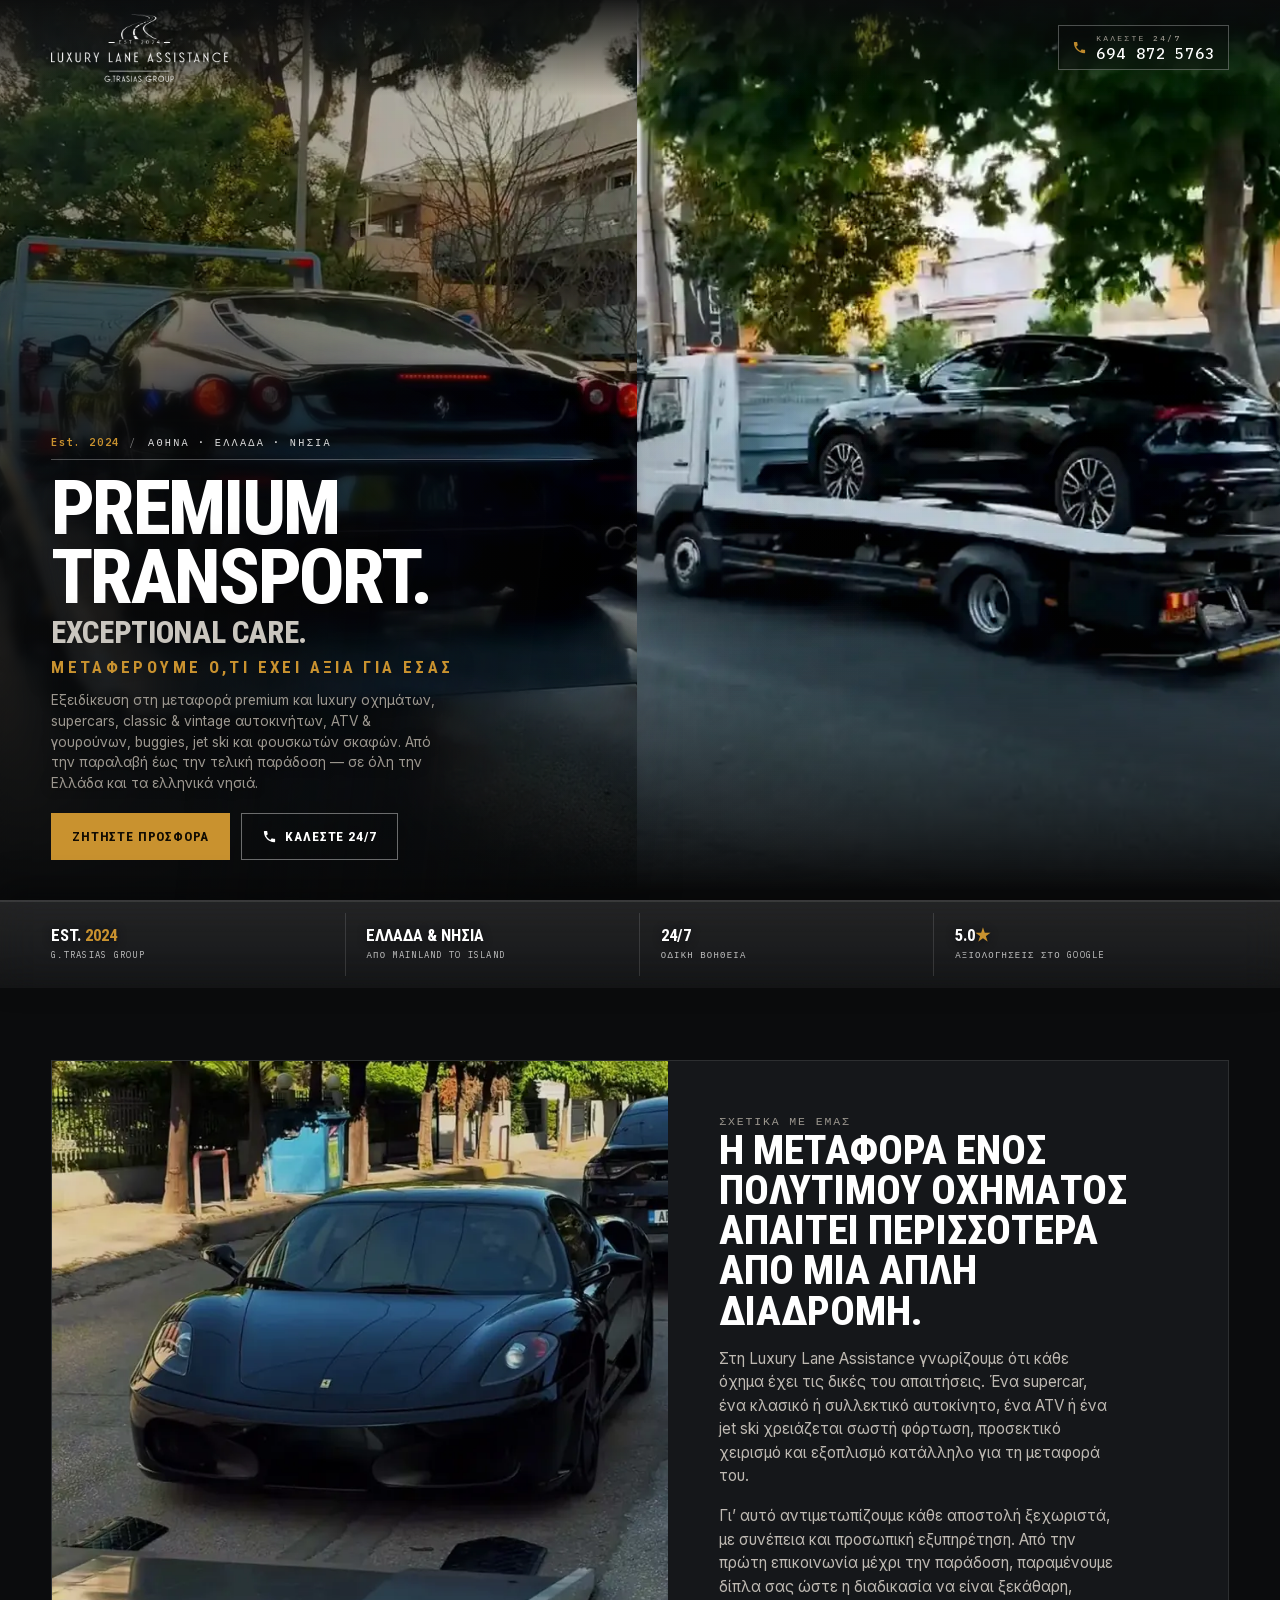
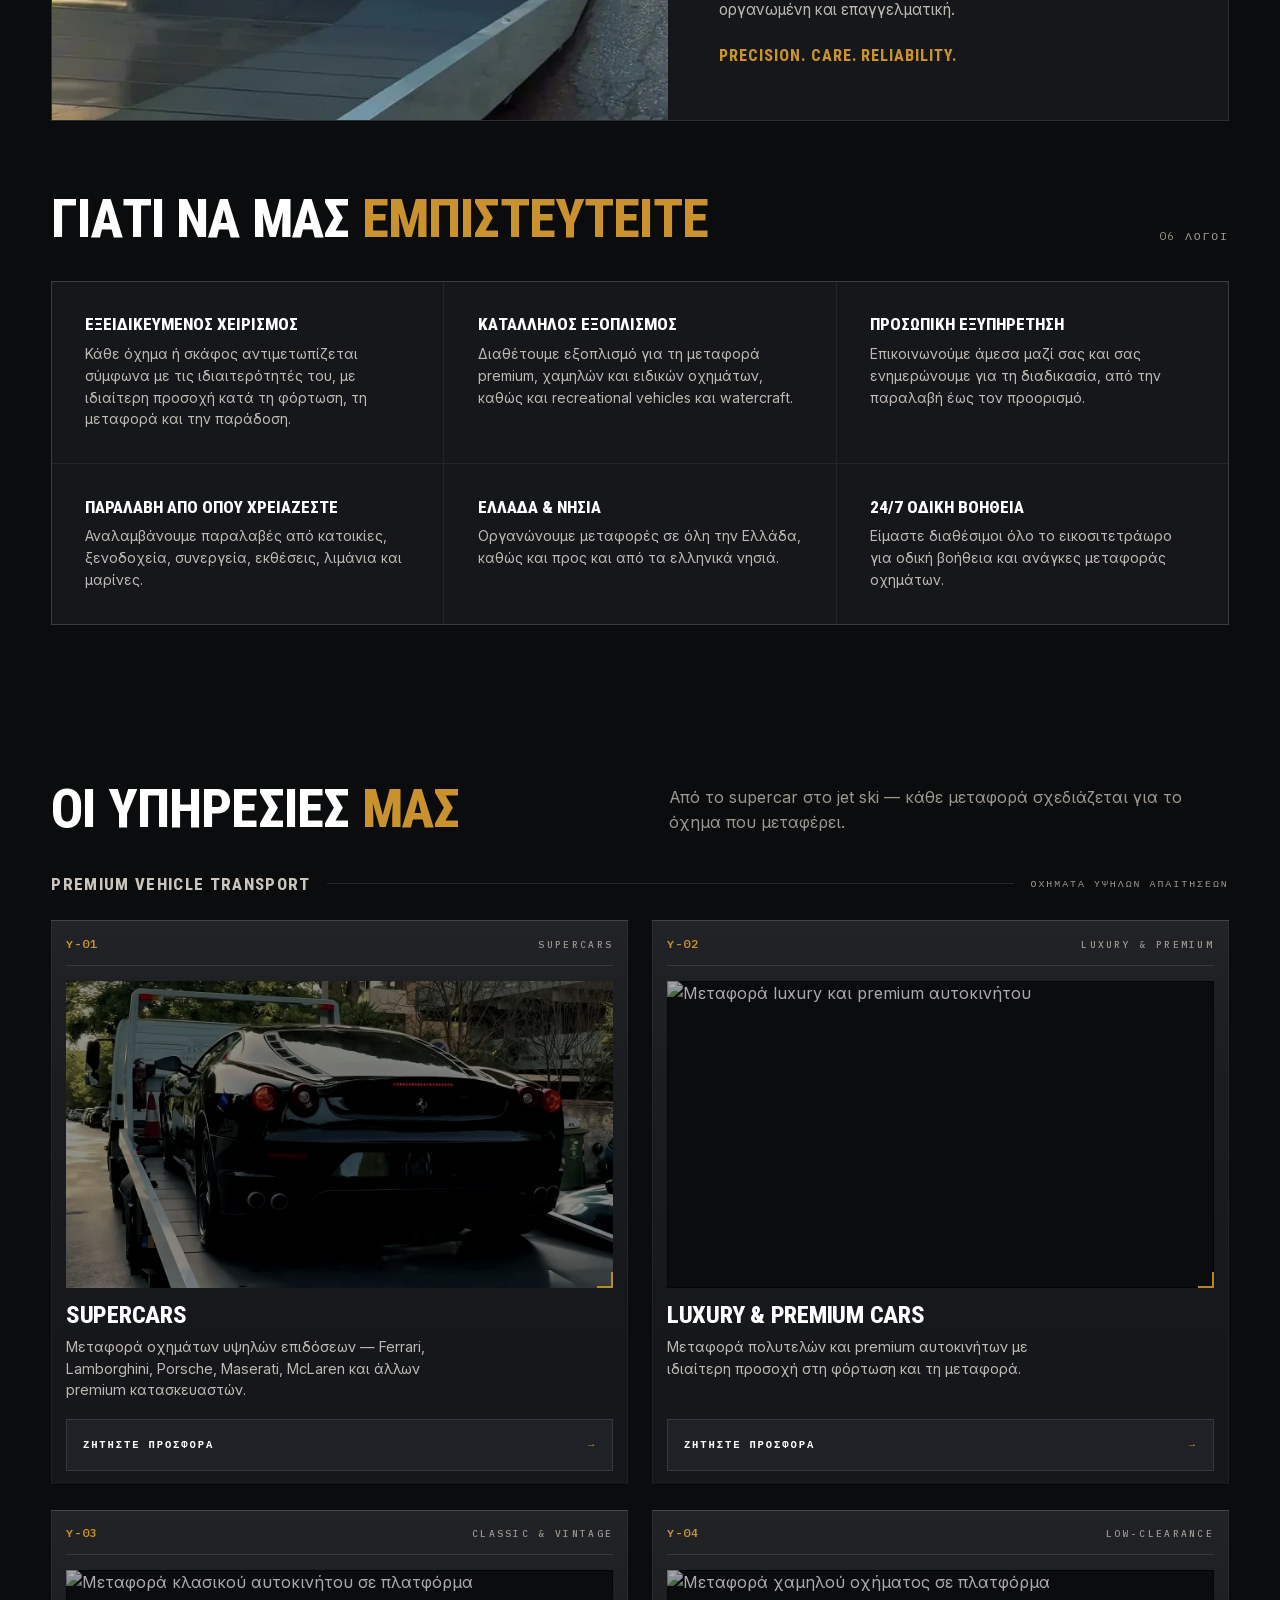
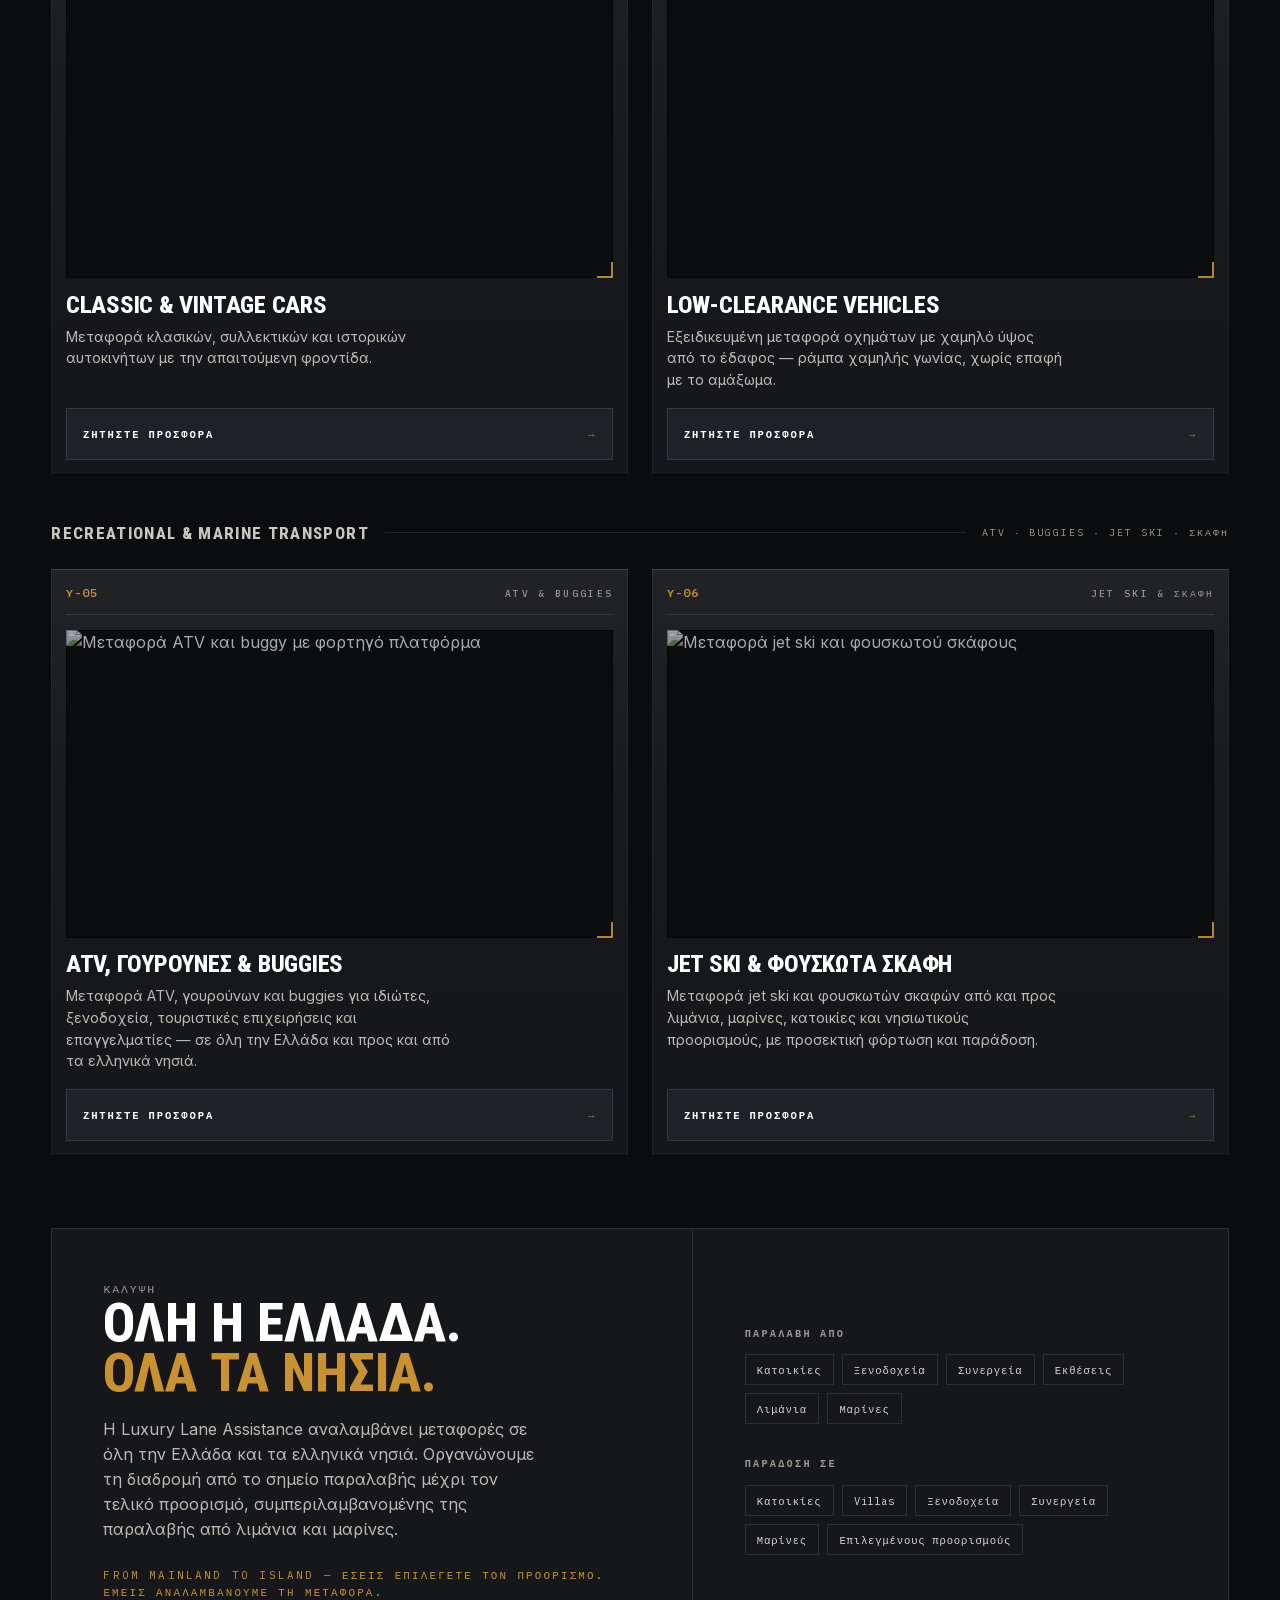
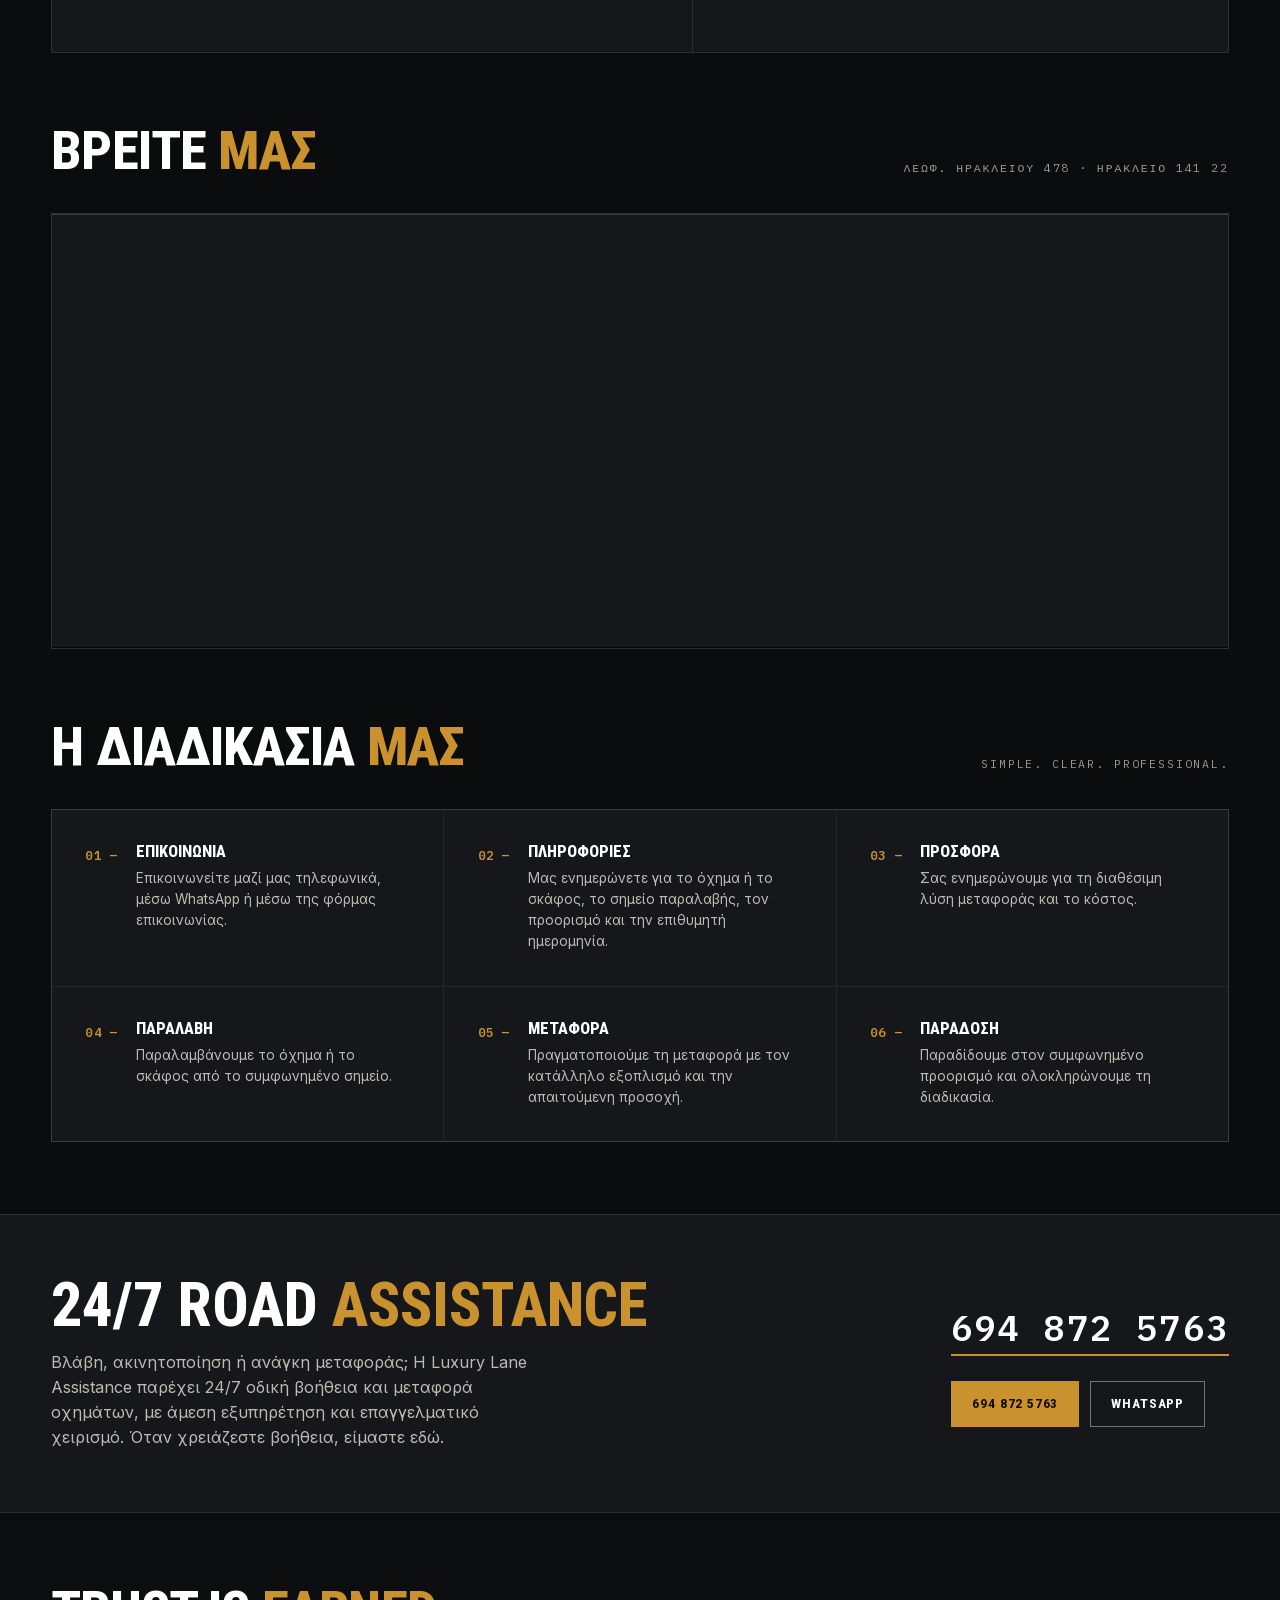
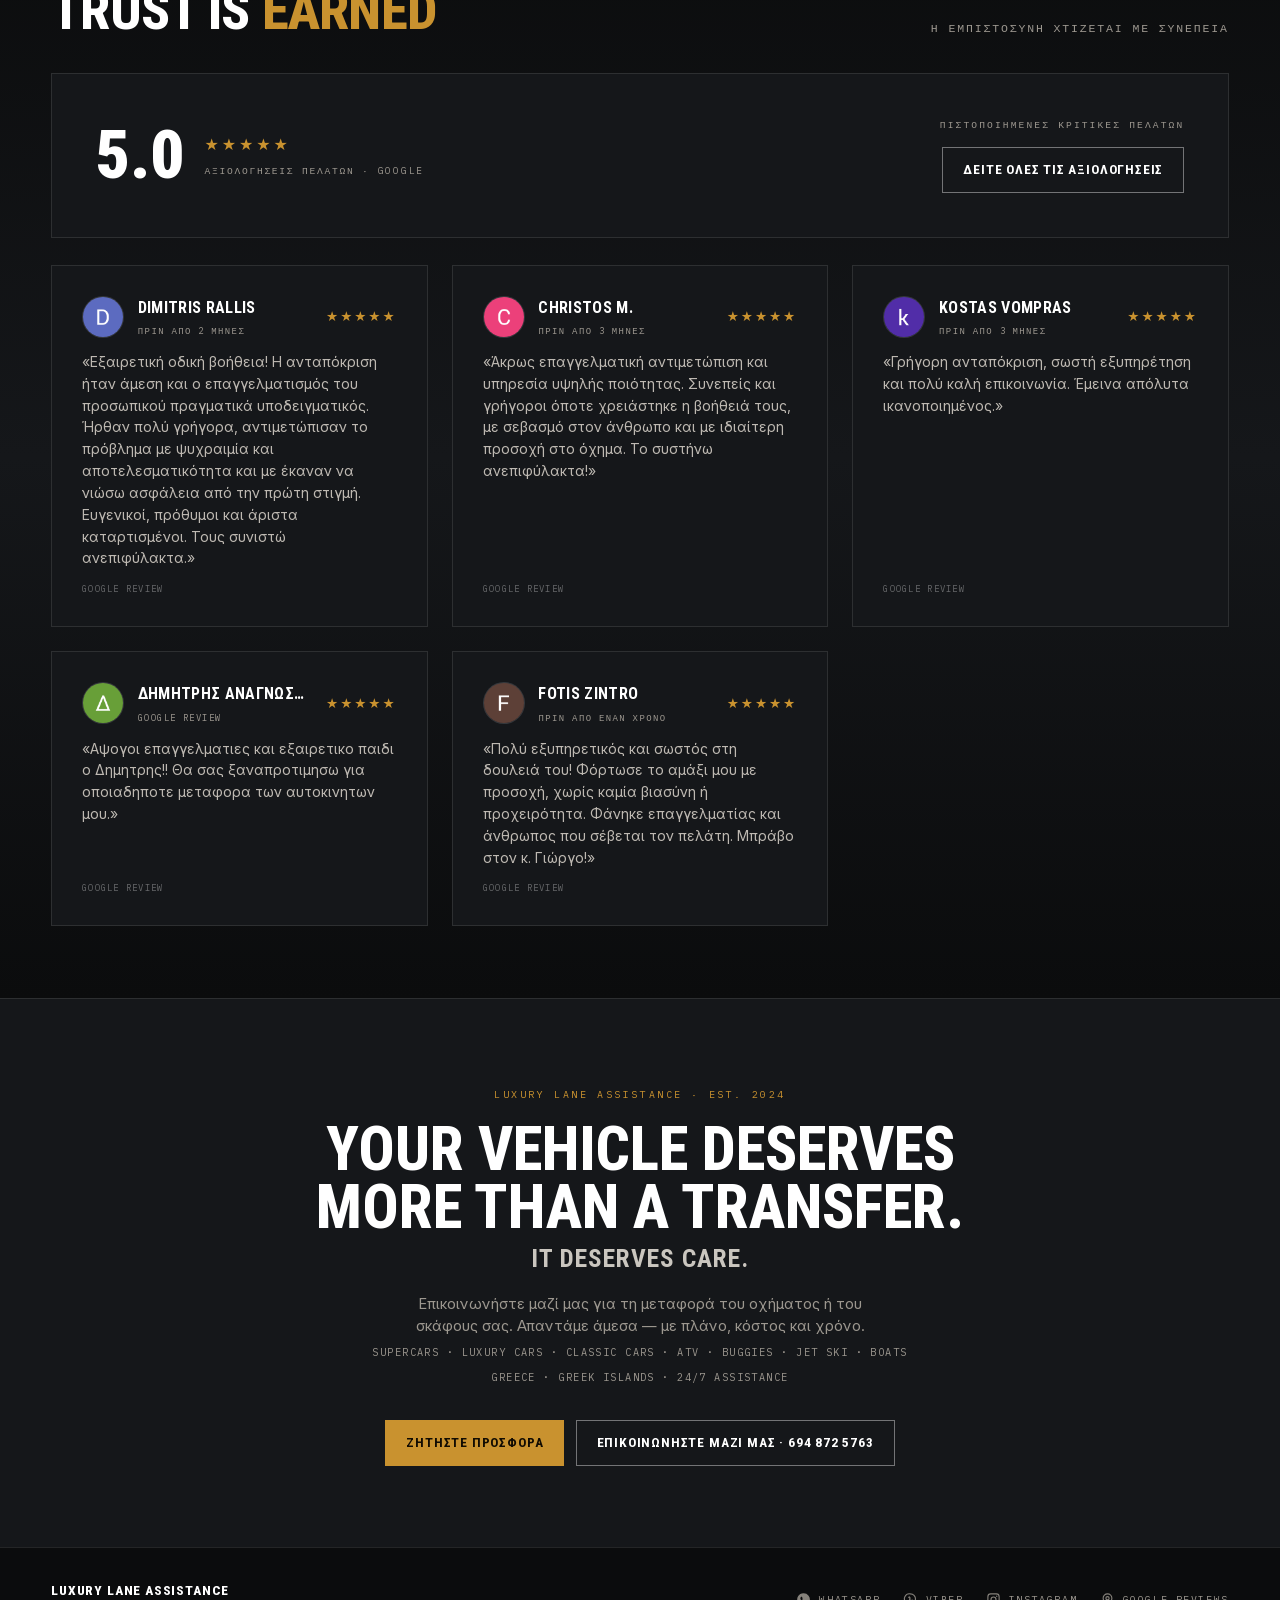
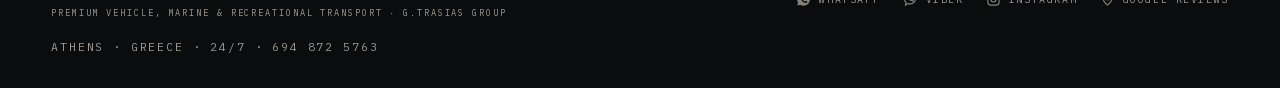
==== index.html @ 17843c72 "Λωρίδα 24/7: στοίχιση με την υπόλοιπη σελίδα Το padding:X 0 μηδένιζε τα πλαϊνά του .wrap. Τώρα μόνο " ====
<!doctype html>
<html lang="el">
<head>
<meta charset="UTF-8">
<meta name="viewport" content="width=device-width,initial-scale=1,viewport-fit=cover,interactive-widget=resizes-content">
<title>Μεταφορά Αυτοκινήτων &amp; Οδική Βοήθεια 24/7 | Luxury Lane Assistance</title>
<meta name="description" content="Μεταφορά αυτοκινήτων, supercars, ATV και σκαφών σε όλη την Ελλάδα και τα νησιά. 24/7 οδική βοήθεια. Ζητήστε προσφορά στο 694 872 5763.">
<meta name="robots" content="index,follow,max-image-preview:large,max-snippet:-1,max-video-preview:-1">
<link rel="icon" type="image/png" sizes="32x32" href="assets/favicon-32.png">
<link rel="icon" type="image/png" sizes="64x64" href="assets/favicon-64.png">
<link rel="apple-touch-icon" sizes="180x180" href="assets/favicon-180.png">
<meta property="og:title" content="Μεταφορά Αυτοκινήτων &amp; Οδική Βοήθεια 24/7 | Luxury Lane Assistance">
<meta property="og:description" content="Μεταφορά αυτοκινήτων, supercars, ATV και σκαφών σε όλη την Ελλάδα και τα νησιά. 24/7 οδική βοήθεια. 694 872 5763.">
<meta property="og:site_name" content="Luxury Lane Assistance">
<meta property="og:locale" content="el_GR">
<meta property="og:type" content="website">
<meta property="og:url" content="https://www.luxurylaneassistance.gr/">
<link rel="canonical" href="https://www.luxurylaneassistance.gr/">
<meta property="og:image" content="https://www.luxurylaneassistance.gr/assets/og-share.jpg?v=1">
<meta property="og:image:width" content="1200">
<meta property="og:image:height" content="630">
<meta property="og:image:alt" content="Φορτηγό πλατφόρμα της Luxury Lane Assistance με φορτωμένο όχημα">
<meta name="twitter:card" content="summary_large_image">
<meta name="twitter:title" content="Μεταφορά Αυτοκινήτων &amp; Οδική Βοήθεια 24/7 | Luxury Lane Assistance">
<meta name="twitter:description" content="Μεταφορά αυτοκινήτων, supercars, ATV και σκαφών σε όλη την Ελλάδα και τα νησιά. 24/7 οδική βοήθεια. 694 872 5763.">
<meta name="twitter:image" content="https://www.luxurylaneassistance.gr/assets/og-share.jpg?v=1">
<link rel="preload" as="font" type="font/woff2" href="assets/fonts/roboto-condensed-var-latin.woff2" crossorigin>
<link rel="preload" as="font" type="font/woff2" href="assets/fonts/roboto-condensed-var-greek.woff2" crossorigin>
<!-- LCP: το poster του hero ξεκινάει αμέσως (είναι το μεγαλύτερο στοιχείο) -->
<link rel="preload" as="image" href="assets/hero-mob.webp?v=5" media="(max-width:820px)" fetchpriority="high">
<link rel="preload" as="image" href="assets/hero-d-ferrari.webp?v=3" media="(min-width:821px)" fetchpriority="high">
<!-- γραμματοσειρές: ενσωματωμένες ώστε να μην μπλοκάρουν το πρώτο ζωγραφικό -->
<style>/* Τοπικές γραμματοσειρές (ίδιες με Google Fonts, χωρίς εξωτερικές συνδέσεις) */
/* latin-ext */
@font-face {
  font-family: 'IBM Plex Mono';
  font-style: normal;
  font-weight: 400;
  font-display: swap;
  src: url(assets/fonts/ibm-plex-mono-400-latin-ext.woff2) format('woff2');
  unicode-range: U+0100-02BA, U+02BD-02C5, U+02C7-02CC, U+02CE-02D7, U+02DD-02FF, U+0304, U+0308, U+0329, U+1D00-1DBF, U+1E00-1E9F, U+1EF2-1EFF, U+2020, U+20A0-20AB, U+20AD-20C0, U+2113, U+2C60-2C7F, U+A720-A7FF;
}

/* latin */
@font-face {
  font-family: 'IBM Plex Mono';
  font-style: normal;
  font-weight: 400;
  font-display: swap;
  src: url(assets/fonts/ibm-plex-mono-400-latin.woff2) format('woff2');
  unicode-range: U+0000-00FF, U+0131, U+0152-0153, U+02BB-02BC, U+02C6, U+02DA, U+02DC, U+0304, U+0308, U+0329, U+2000-206F, U+20AC, U+2122, U+2191, U+2193, U+2212, U+2215, U+FEFF, U+FFFD;
}

/* latin-ext */
@font-face {
  font-family: 'IBM Plex Mono';
  font-style: normal;
  font-weight: 500;
  font-display: swap;
  src: url(assets/fonts/ibm-plex-mono-500-latin-ext.woff2) format('woff2');
  unicode-range: U+0100-02BA, U+02BD-02C5, U+02C7-02CC, U+02CE-02D7, U+02DD-02FF, U+0304, U+0308, U+0329, U+1D00-1DBF, U+1E00-1E9F, U+1EF2-1EFF, U+2020, U+20A0-20AB, U+20AD-20C0, U+2113, U+2C60-2C7F, U+A720-A7FF;
}

/* latin */
@font-face {
  font-family: 'IBM Plex Mono';
  font-style: normal;
  font-weight: 500;
  font-display: swap;
  src: url(assets/fonts/ibm-plex-mono-500-latin.woff2) format('woff2');
  unicode-range: U+0000-00FF, U+0131, U+0152-0153, U+02BB-02BC, U+02C6, U+02DA, U+02DC, U+0304, U+0308, U+0329, U+2000-206F, U+20AC, U+2122, U+2191, U+2193, U+2212, U+2215, U+FEFF, U+FFFD;
}

/* latin-ext */
@font-face {
  font-family: 'IBM Plex Mono';
  font-style: normal;
  font-weight: 600;
  font-display: swap;
  src: url(assets/fonts/ibm-plex-mono-600-latin-ext.woff2) format('woff2');
  unicode-range: U+0100-02BA, U+02BD-02C5, U+02C7-02CC, U+02CE-02D7, U+02DD-02FF, U+0304, U+0308, U+0329, U+1D00-1DBF, U+1E00-1E9F, U+1EF2-1EFF, U+2020, U+20A0-20AB, U+20AD-20C0, U+2113, U+2C60-2C7F, U+A720-A7FF;
}

/* latin */
@font-face {
  font-family: 'IBM Plex Mono';
  font-style: normal;
  font-weight: 600;
  font-display: swap;
  src: url(assets/fonts/ibm-plex-mono-600-latin.woff2) format('woff2');
  unicode-range: U+0000-00FF, U+0131, U+0152-0153, U+02BB-02BC, U+02C6, U+02DA, U+02DC, U+0304, U+0308, U+0329, U+2000-206F, U+20AC, U+2122, U+2191, U+2193, U+2212, U+2215, U+FEFF, U+FFFD;
}

/* greek */
@font-face {
  font-family: 'IBM Plex Sans';
  font-style: normal;
  font-weight: 400;
  font-stretch: 100%;
  font-display: swap;
  src: url(assets/fonts/ibm-plex-sans-400-greek.woff2) format('woff2');
  unicode-range: U+0370-0377, U+037A-037F, U+0384-038A, U+038C, U+038E-03A1, U+03A3-03FF;
}

/* latin-ext */
@font-face {
  font-family: 'IBM Plex Sans';
  font-style: normal;
  font-weight: 400;
  font-stretch: 100%;
  font-display: swap;
  src: url(assets/fonts/ibm-plex-sans-400-latin-ext.woff2) format('woff2');
  unicode-range: U+0100-02BA, U+02BD-02C5, U+02C7-02CC, U+02CE-02D7, U+02DD-02FF, U+0304, U+0308, U+0329, U+1D00-1DBF, U+1E00-1E9F, U+1EF2-1EFF, U+2020, U+20A0-20AB, U+20AD-20C0, U+2113, U+2C60-2C7F, U+A720-A7FF;
}

/* latin */
@font-face {
  font-family: 'IBM Plex Sans';
  font-style: normal;
  font-weight: 400;
  font-stretch: 100%;
  font-display: swap;
  src: url(assets/fonts/ibm-plex-sans-400-latin.woff2) format('woff2');
  unicode-range: U+0000-00FF, U+0131, U+0152-0153, U+02BB-02BC, U+02C6, U+02DA, U+02DC, U+0304, U+0308, U+0329, U+2000-206F, U+20AC, U+2122, U+2191, U+2193, U+2212, U+2215, U+FEFF, U+FFFD;
}

/* greek-ext */
@font-face {
  font-family: 'Inter';
  font-style: normal;
  font-weight: 400;
  font-display: swap;
  src: url(assets/fonts/inter-var-greek-ext.woff2) format('woff2');
  unicode-range: U+1F00-1FFF;
}

/* greek */
@font-face {
  font-family: 'Inter';
  font-style: normal;
  font-weight: 400;
  font-display: swap;
  src: url(assets/fonts/inter-var-greek.woff2) format('woff2');
  unicode-range: U+0370-0377, U+037A-037F, U+0384-038A, U+038C, U+038E-03A1, U+03A3-03FF;
}

/* latin-ext */
@font-face {
  font-family: 'Inter';
  font-style: normal;
  font-weight: 400;
  font-display: swap;
  src: url(assets/fonts/inter-var-latin-ext.woff2) format('woff2');
  unicode-range: U+0100-02BA, U+02BD-02C5, U+02C7-02CC, U+02CE-02D7, U+02DD-02FF, U+0304, U+0308, U+0329, U+1D00-1DBF, U+1E00-1E9F, U+1EF2-1EFF, U+2020, U+20A0-20AB, U+20AD-20C0, U+2113, U+2C60-2C7F, U+A720-A7FF;
}

/* latin */
@font-face {
  font-family: 'Inter';
  font-style: normal;
  font-weight: 400;
  font-display: swap;
  src: url(assets/fonts/inter-var-latin.woff2) format('woff2');
  unicode-range: U+0000-00FF, U+0131, U+0152-0153, U+02BB-02BC, U+02C6, U+02DA, U+02DC, U+0304, U+0308, U+0329, U+2000-206F, U+20AC, U+2122, U+2191, U+2193, U+2212, U+2215, U+FEFF, U+FFFD;
}

/* greek-ext */
@font-face {
  font-family: 'Inter';
  font-style: normal;
  font-weight: 600;
  font-display: swap;
  src: url(assets/fonts/inter-var-greek-ext.woff2) format('woff2');
  unicode-range: U+1F00-1FFF;
}

/* greek */
@font-face {
  font-family: 'Inter';
  font-style: normal;
  font-weight: 600;
  font-display: swap;
  src: url(assets/fonts/inter-var-greek.woff2) format('woff2');
  unicode-range: U+0370-0377, U+037A-037F, U+0384-038A, U+038C, U+038E-03A1, U+03A3-03FF;
}

/* latin-ext */
@font-face {
  font-family: 'Inter';
  font-style: normal;
  font-weight: 600;
  font-display: swap;
  src: url(assets/fonts/inter-var-latin-ext.woff2) format('woff2');
  unicode-range: U+0100-02BA, U+02BD-02C5, U+02C7-02CC, U+02CE-02D7, U+02DD-02FF, U+0304, U+0308, U+0329, U+1D00-1DBF, U+1E00-1E9F, U+1EF2-1EFF, U+2020, U+20A0-20AB, U+20AD-20C0, U+2113, U+2C60-2C7F, U+A720-A7FF;
}

/* latin */
@font-face {
  font-family: 'Inter';
  font-style: normal;
  font-weight: 600;
  font-display: swap;
  src: url(assets/fonts/inter-var-latin.woff2) format('woff2');
  unicode-range: U+0000-00FF, U+0131, U+0152-0153, U+02BB-02BC, U+02C6, U+02DA, U+02DC, U+0304, U+0308, U+0329, U+2000-206F, U+20AC, U+2122, U+2191, U+2193, U+2212, U+2215, U+FEFF, U+FFFD;
}

/* greek-ext */
@font-face {
  font-family: 'Inter';
  font-style: normal;
  font-weight: 700;
  font-display: swap;
  src: url(assets/fonts/inter-var-greek-ext.woff2) format('woff2');
  unicode-range: U+1F00-1FFF;
}

/* greek */
@font-face {
  font-family: 'Inter';
  font-style: normal;
  font-weight: 700;
  font-display: swap;
  src: url(assets/fonts/inter-var-greek.woff2) format('woff2');
  unicode-range: U+0370-0377, U+037A-037F, U+0384-038A, U+038C, U+038E-03A1, U+03A3-03FF;
}

/* latin-ext */
@font-face {
  font-family: 'Inter';
  font-style: normal;
  font-weight: 700;
  font-display: swap;
  src: url(assets/fonts/inter-var-latin-ext.woff2) format('woff2');
  unicode-range: U+0100-02BA, U+02BD-02C5, U+02C7-02CC, U+02CE-02D7, U+02DD-02FF, U+0304, U+0308, U+0329, U+1D00-1DBF, U+1E00-1E9F, U+1EF2-1EFF, U+2020, U+20A0-20AB, U+20AD-20C0, U+2113, U+2C60-2C7F, U+A720-A7FF;
}

/* latin */
@font-face {
  font-family: 'Inter';
  font-style: normal;
  font-weight: 700;
  font-display: swap;
  src: url(assets/fonts/inter-var-latin.woff2) format('woff2');
  unicode-range: U+0000-00FF, U+0131, U+0152-0153, U+02BB-02BC, U+02C6, U+02DA, U+02DC, U+0304, U+0308, U+0329, U+2000-206F, U+20AC, U+2122, U+2191, U+2193, U+2212, U+2215, U+FEFF, U+FFFD;
}

/* greek-ext */
@font-face {
  font-family: 'Roboto Condensed';
  font-style: normal;
  font-weight: 700;
  font-display: swap;
  src: url(assets/fonts/roboto-condensed-var-greek-ext.woff2) format('woff2');
  unicode-range: U+1F00-1FFF;
}

/* greek */
@font-face {
  font-family: 'Roboto Condensed';
  font-style: normal;
  font-weight: 700;
  font-display: swap;
  src: url(assets/fonts/roboto-condensed-var-greek.woff2) format('woff2');
  unicode-range: U+0370-0377, U+037A-037F, U+0384-038A, U+038C, U+038E-03A1, U+03A3-03FF;
}

/* latin-ext */
@font-face {
  font-family: 'Roboto Condensed';
  font-style: normal;
  font-weight: 700;
  font-display: swap;
  src: url(assets/fonts/roboto-condensed-var-latin-ext.woff2) format('woff2');
  unicode-range: U+0100-02BA, U+02BD-02C5, U+02C7-02CC, U+02CE-02D7, U+02DD-02FF, U+0304, U+0308, U+0329, U+1D00-1DBF, U+1E00-1E9F, U+1EF2-1EFF, U+2020, U+20A0-20AB, U+20AD-20C0, U+2113, U+2C60-2C7F, U+A720-A7FF;
}

/* latin */
@font-face {
  font-family: 'Roboto Condensed';
  font-style: normal;
  font-weight: 700;
  font-display: swap;
  src: url(assets/fonts/roboto-condensed-var-latin.woff2) format('woff2');
  unicode-range: U+0000-00FF, U+0131, U+0152-0153, U+02BB-02BC, U+02C6, U+02DA, U+02DC, U+0304, U+0308, U+0329, U+2000-206F, U+20AC, U+2122, U+2191, U+2193, U+2212, U+2215, U+FEFF, U+FFFD;
}

/* greek-ext */
@font-face {
  font-family: 'Roboto Condensed';
  font-style: normal;
  font-weight: 800;
  font-display: swap;
  src: url(assets/fonts/roboto-condensed-var-greek-ext.woff2) format('woff2');
  unicode-range: U+1F00-1FFF;
}

/* greek */
@font-face {
  font-family: 'Roboto Condensed';
  font-style: normal;
  font-weight: 800;
  font-display: swap;
  src: url(assets/fonts/roboto-condensed-var-greek.woff2) format('woff2');
  unicode-range: U+0370-0377, U+037A-037F, U+0384-038A, U+038C, U+038E-03A1, U+03A3-03FF;
}

/* latin-ext */
@font-face {
  font-family: 'Roboto Condensed';
  font-style: normal;
  font-weight: 800;
  font-display: swap;
  src: url(assets/fonts/roboto-condensed-var-latin-ext.woff2) format('woff2');
  unicode-range: U+0100-02BA, U+02BD-02C5, U+02C7-02CC, U+02CE-02D7, U+02DD-02FF, U+0304, U+0308, U+0329, U+1D00-1DBF, U+1E00-1E9F, U+1EF2-1EFF, U+2020, U+20A0-20AB, U+20AD-20C0, U+2113, U+2C60-2C7F, U+A720-A7FF;
}

/* latin */
@font-face {
  font-family: 'Roboto Condensed';
  font-style: normal;
  font-weight: 800;
  font-display: swap;
  src: url(assets/fonts/roboto-condensed-var-latin.woff2) format('woff2');
  unicode-range: U+0000-00FF, U+0131, U+0152-0153, U+02BB-02BC, U+02C6, U+02DA, U+02DC, U+0304, U+0308, U+0329, U+2000-206F, U+20AC, U+2122, U+2191, U+2193, U+2212, U+2215, U+FEFF, U+FFFD;
}

/* greek-ext */
@font-face {
  font-family: 'Roboto Condensed';
  font-style: normal;
  font-weight: 900;
  font-display: swap;
  src: url(assets/fonts/roboto-condensed-var-greek-ext.woff2) format('woff2');
  unicode-range: U+1F00-1FFF;
}

/* greek */
@font-face {
  font-family: 'Roboto Condensed';
  font-style: normal;
  font-weight: 900;
  font-display: swap;
  src: url(assets/fonts/roboto-condensed-var-greek.woff2) format('woff2');
  unicode-range: U+0370-0377, U+037A-037F, U+0384-038A, U+038C, U+038E-03A1, U+03A3-03FF;
}

/* latin-ext */
@font-face {
  font-family: 'Roboto Condensed';
  font-style: normal;
  font-weight: 900;
  font-display: swap;
  src: url(assets/fonts/roboto-condensed-var-latin-ext.woff2) format('woff2');
  unicode-range: U+0100-02BA, U+02BD-02C5, U+02C7-02CC, U+02CE-02D7, U+02DD-02FF, U+0304, U+0308, U+0329, U+1D00-1DBF, U+1E00-1E9F, U+1EF2-1EFF, U+2020, U+20A0-20AB, U+20AD-20C0, U+2113, U+2C60-2C7F, U+A720-A7FF;
}

/* latin */
@font-face {
  font-family: 'Roboto Condensed';
  font-style: normal;
  font-weight: 900;
  font-display: swap;
  src: url(assets/fonts/roboto-condensed-var-latin.woff2) format('woff2');
  unicode-range: U+0000-00FF, U+0131, U+0152-0153, U+02BB-02BC, U+02C6, U+02DA, U+02DC, U+0304, U+0308, U+0329, U+2000-206F, U+20AC, U+2122, U+2191, U+2193, U+2212, U+2215, U+FEFF, U+FFFD;
}
</style>
<style>
:root{
  --asphalt:#0B0C0D;
  --concrete:#15171A;
  --steel:#1E2126;
  --white:#FFFFFF;
  --grey:#9C978F;
  --hazard:#C9922F;        /* bronze */
  --hazard-ink:#120C02;
  --silver:#CAC6BF;
  --dim:rgba(255,255,255,.45);
  --hair:rgba(255,255,255,.10);
  --go:#7FBF9E;
  --sign:'Roboto Condensed',Impact,sans-serif;
  --data:'IBM Plex Mono',monospace;
  --body:'Inter',system-ui,sans-serif;
  --pad:clamp(18px,4vw,64px);
}
*{margin:0;padding:0;box-sizing:border-box;border-radius:0}
[hidden]{display:none!important}
html{scroll-behavior:smooth;overflow-x:clip}
body{background:var(--asphalt);color:var(--white);font-family:var(--body);line-height:1.55;-webkit-font-smoothing:antialiased;overflow-x:hidden}
a{color:inherit;text-decoration:none}
img,video{display:block;max-width:100%}
:focus-visible{outline:2px solid var(--hazard);outline-offset:2px}
.wrap{max-width:1400px;margin:0 auto;padding-left:var(--pad);padding-right:var(--pad)}

.sign{font-family:var(--sign);font-weight:800;text-transform:uppercase;letter-spacing:-.01em;line-height:.94}
.data{font-family:var(--data);font-size:.72rem;letter-spacing:.16em;text-transform:uppercase;color:var(--grey)}

/* ===== nav ===== */
.nav{position:fixed;inset:0 0 auto 0;z-index:60;background:linear-gradient(180deg,rgba(11,12,13,.92),rgba(11,12,13,0))}
.nav.stuck{background:rgba(11,12,13,.96);border-bottom:1px solid var(--hair);backdrop-filter:blur(10px)}
.nav .in{max-width:1400px;margin:0 auto;padding:14px var(--pad);display:flex;align-items:center;justify-content:space-between;gap:16px}
.mark{display:flex;align-items:center;gap:11px}
.mark .logo-img{height:clamp(60px,7.5vh,84px);width:auto;display:block}
.btn{display:inline-flex;align-items:center;justify-content:center;gap:.5rem;font-family:var(--sign);font-weight:700;
  text-transform:uppercase;letter-spacing:.06em;font-size:.85rem;padding:.72rem 1.25rem;border:1px solid transparent;transition:.18s;cursor:pointer}
.btn.hz{background:var(--hazard);color:var(--hazard-ink)}
.btn.hz:hover{background:#D6A345;transform:translateY(-2px)}
.btn.hz:active{transform:translateY(0)}
.btn.out{border-color:rgba(255,255,255,.4);color:var(--white)}
.btn.out:hover{border-color:var(--white);background:rgba(255,255,255,.08)}
.ctaC-call{display:inline-flex;align-items:center;gap:.6rem;padding:.5rem .8rem;border:1px solid rgba(255,255,255,.28);
  background:rgba(11,12,13,.42);backdrop-filter:blur(9px);-webkit-backdrop-filter:blur(9px);
  transition:border-color .18s,background .18s,transform .18s}
.ctaC-call .ctaC-ico{width:15px;height:15px;flex:0 0 auto;color:var(--hazard);opacity:.95}
.ctaC-call .ctaC-txt{display:flex;flex-direction:column;line-height:1}
.ctaC-call .ctaC-lab{font-family:var(--data);font-size:.5rem;font-weight:500;letter-spacing:.28em;text-transform:uppercase;color:var(--grey);line-height:1}
.ctaC-call .ctaC-num{font-family:var(--data);font-size:.94rem;font-weight:500;font-variant-numeric:tabular-nums;letter-spacing:.06em;line-height:1;color:var(--white);margin-top:.24rem}
.ctaC-call:hover{border-color:var(--hazard);background:rgba(11,12,13,.62)}
.ctaC-call:active{transform:translateY(1px)}
.nav.stuck .ctaC-call{background:transparent;backdrop-filter:none;-webkit-backdrop-filter:none}
@media(max-width:520px){
  .ctaC-call{padding:.45rem .65rem;gap:.45rem}
  .ctaC-call .ctaC-ico{width:14px;height:14px}
  .ctaC-call .ctaC-lab{font-size:.44rem;letter-spacing:.2em}
  .ctaC-call .ctaC-num{font-size:.86rem;letter-spacing:.02em}
}

/* ===== hero ===== */
.hero{position:relative;min-height:100svh;display:flex;flex-direction:column;justify-content:flex-end;overflow:hidden}
.hero video{position:absolute;inset:0;width:100%;height:100%;object-fit:cover;object-position:center;z-index:0}
.hero .vid-mob{display:none}@media(max-width:820px){
  .hero{min-height:0;height:100svh;display:block;position:relative}
  /* cover, όχι contain: το βίντεο είναι 9:16 και όταν η μπάρα του Chrome
     (διεύθυνση, μετάφραση, πληκτρολόγιο) κόβει το ύψος, το contain άφηνε
     μαύρο στα πλάγια. Με cover γεμίζει πάντα, κόβοντας λίγο πάνω-κάτω. */
  .hero video{position:absolute;inset:0;width:100%;height:100%;object-fit:cover;object-position:center}
  .hero .vid-desk{display:none}
  .hero .vid-mob{display:block}
}
.hero::after{content:"";position:absolute;inset:0;z-index:1;
  background:linear-gradient(90deg,rgba(11,12,13,.42) 0%,rgba(11,12,13,.16) 42%,rgba(11,12,13,0) 70%),
             linear-gradient(0deg,var(--asphalt) 1%,rgba(11,12,13,.12) 28%,transparent 58%)}

/* ---- desktop hero: δύο κάθετα πάνελ, το καθένα κυλάει τα δικά του κλιπ.
   Δύο <video> ανά πάνελ: το ένα παίζει, το άλλο προφορτώνει το επόμενο και
   μπαίνει με crossfade + μικρό «κάθισμα» (scale 1.045 -> 1). Τα πάνελ κόβουν
   σε διαφορετικές στιγμές, ώστε η μία πλευρά να είναι πάντα σταθερή. ---- */
.hero-split{position:absolute;inset:0;z-index:0;overflow:hidden;background:var(--asphalt)}
.hero-split .panel{position:absolute;top:0;bottom:0;width:50.2%;overflow:hidden;background:var(--asphalt)}
.hero-split .p1{left:0}
.hero-split .p2{left:49.8%}
.hero-split .panel video{position:absolute;inset:0;width:100%;height:100%;object-fit:cover;object-position:center;
  opacity:0;transform:scale(1.045);transition:opacity .55s ease,transform 1.1s cubic-bezier(.2,.7,.2,1);will-change:opacity,transform}
.hero-split .panel video.on{opacity:1;transform:scale(1);z-index:1}
@media(prefers-reduced-motion:reduce){.hero-split .panel video{transition:none;transform:none}}
@media(max-width:820px){
  .hero::after{background:linear-gradient(0deg,var(--asphalt) 2%,rgba(11,12,13,.88) 22%,rgba(11,12,13,.45) 44%,transparent 66%)}
}
.hero .in{--gu:9px;position:relative;z-index:2;width:100%;align-self:stretch;display:flex;flex-direction:column;justify-content:flex-end;
  padding-top:110px;padding-bottom:clamp(26px,4.5vh,44px)}
.hero .col{position:relative;max-width:min(46%,560px)}
.hero .col::before{content:"";position:absolute;z-index:-1;pointer-events:none;
  top:calc(var(--gu) * -24);bottom:calc(var(--gu) * -6);left:-50vw;right:calc(var(--gu) * -10);
  background:linear-gradient(96deg,rgba(11,12,13,.82) 0%,rgba(11,12,13,.74) 62%,rgba(11,12,13,.3) 86%,rgba(11,12,13,0) 100%);
  backdrop-filter:blur(5px) saturate(115%);-webkit-backdrop-filter:blur(5px) saturate(115%);
  /* δύο μάσκες που τέμνονται: σβήνει προς τα δεξιά ΚΑΙ προς τα πάνω. Πριν είχε
     μόνο την οριζόντια, οπότε το πάνω άκρο ήταν ίσια γραμμή πάνω στο βίντεο. */
  -webkit-mask-image:linear-gradient(96deg,#000 0%,#000 62%,rgba(0,0,0,.35) 86%,transparent 100%),
                     linear-gradient(180deg,transparent 0%,rgba(0,0,0,.25) 16%,rgba(0,0,0,.7) 30%,#000 42%);
          mask-image:linear-gradient(96deg,#000 0%,#000 62%,rgba(0,0,0,.35) 86%,transparent 100%),
                     linear-gradient(180deg,transparent 0%,rgba(0,0,0,.25) 16%,rgba(0,0,0,.7) 30%,#000 42%);
  -webkit-mask-composite:source-in;mask-composite:intersect}
.kick{display:flex;align-items:baseline;gap:calc(var(--gu) * 1);
  padding-bottom:calc(var(--gu) * .9);margin-bottom:calc(var(--gu) * 1.6);
  border-bottom:1px solid rgba(255,255,255,.28)}
.kick b{font-family:var(--data);font-weight:600;font-size:.64rem;letter-spacing:.16em;color:var(--hazard)}
.kick span{font-family:var(--data);font-weight:400;font-size:.64rem;letter-spacing:.22em;color:rgba(255,255,255,.86);text-transform:uppercase}
.kick span::before{content:"/";color:var(--dim);margin-right:calc(var(--gu) * 1.2)}
.hero h1{font-family:var(--sign);font-weight:800;text-transform:uppercase;line-height:.9;
  font-size:clamp(2.5rem,6vw,4.8rem);text-wrap:balance;text-shadow:0 2px 24px rgba(11,12,13,.6)}
.hero h1 span{display:block}
.hero h1 .l1{letter-spacing:-.035em;color:var(--white)}
.hero h1 .l2{font-size:.4em;line-height:1;letter-spacing:-.012em;color:var(--silver);margin-top:calc(var(--gu) * .6)}
.hero h1 .l3{font-size:.22em;line-height:1;font-weight:700;letter-spacing:.2em;color:var(--hazard);margin-top:calc(var(--gu) * 1.2)}
.hero .sub{margin-top:calc(var(--gu) * 1.6);max-width:44ch;color:var(--grey);
  font-size:clamp(.86rem,.9vw,.95rem);line-height:1.5;text-shadow:0 1px 10px rgba(11,12,13,.7)}
.acts{display:flex;flex-wrap:wrap;gap:.7rem;margin-top:1.6rem}
.hero .acts{margin-top:calc(var(--gu) * 2.2)}
@media(max-width:820px){
  .hero{min-height:0}
  .hero .in{--gu:7px;position:absolute;left:0;right:0;bottom:0;padding-top:76px;padding-bottom:1.3rem;z-index:3}
  .hero .col{max-width:none}
  .hero .col::before{top:calc(var(--gu) * -4);bottom:calc(var(--gu) * -2);
    left:calc(var(--pad) * -1);right:calc(var(--pad) * -1);
    background:linear-gradient(0deg,rgba(11,12,13,.62) 0%,rgba(11,12,13,.5) 55%,rgba(11,12,13,0) 100%);
    -webkit-mask-image:linear-gradient(0deg,#000 0%,#000 55%,transparent 100%);
            mask-image:linear-gradient(0deg,#000 0%,#000 55%,transparent 100%);
    -webkit-mask-composite:source-over;mask-composite:add}
  .kick{padding-bottom:calc(var(--gu) * .8);margin-bottom:calc(var(--gu) * 1.2)}
  .hero h1{font-size:clamp(1.7rem,7.6vw,2.4rem)}
  .hero .sub{margin-top:calc(var(--gu) * 1.2);font-size:.8rem;max-width:none}
  .hero .acts{margin-top:calc(var(--gu) * 1.6)}
  .hero .acts .btn{padding:.62rem .95rem;font-size:.76rem}
}

/* ===== facts strip ===== */
.strip{position:relative;z-index:4;min-height:88px;display:flex;align-items:center;
  background:linear-gradient(180deg,rgba(255,255,255,.10),rgba(255,255,255,.04));
  backdrop-filter:blur(20px) saturate(150%);-webkit-backdrop-filter:blur(20px) saturate(150%);
  border-top:1px solid rgba(255,255,255,.16);
  box-shadow:inset 0 1px 0 rgba(255,255,255,.10), 0 -12px 34px rgba(0,0,0,.35)}
.strip .sin{display:grid;grid-template-columns:repeat(4,1fr);width:100%}
.strip .sin>div{padding:.9rem 1.3rem;border-right:1px solid rgba(255,255,255,.13);display:flex;flex-direction:column;gap:.28rem;justify-content:center}
.strip .sin>div:first-child{padding-left:0}
.strip .sin>div:last-child{border-right:none}
.strip .n{font-family:var(--sign);font-weight:700;font-size:1.05rem;line-height:1;text-transform:uppercase;text-shadow:0 1px 8px rgba(0,0,0,.5)}
.strip .n b{color:var(--hazard)}
.strip .l{font-family:var(--data);font-size:.56rem;letter-spacing:.14em;color:rgba(255,255,255,.72);text-transform:uppercase}
@media(max-width:820px){
  .strip .sin{grid-template-columns:1fr 1fr}
  .strip .sin>div{padding:.7rem .6rem;align-items:center;text-align:center}
  .strip .sin>div:nth-child(2){border-right:none}
  .strip .sin>div:nth-child(1),.strip .sin>div:nth-child(2){border-bottom:1px solid rgba(255,255,255,.13)}
  .strip .n{font-size:.85rem}
  .strip .l{font-size:.46rem;letter-spacing:.1em}
}

/* ===== section frame ===== */
.sec{padding-top:clamp(56px,8vh,104px);padding-bottom:clamp(56px,8vh,104px)}
.hd{display:flex;align-items:flex-end;justify-content:space-between;gap:2rem;margin-bottom:clamp(28px,4vh,48px);flex-wrap:wrap}
.hd h2{font-family:var(--sign);font-weight:800;text-transform:uppercase;font-size:clamp(1.9rem,4.4vw,3.4rem);line-height:.95;letter-spacing:-.015em}
.hd h2 em{font-style:normal;color:var(--hazard)}
.hd p{color:var(--grey);max-width:56ch;margin-top:1rem}

/* ===== about band ===== */
.band{display:grid;grid-template-columns:1.1fr 1fr;border:1px solid var(--hair);background:var(--concrete)}
.band .m{position:relative;min-height:340px;overflow:hidden}
.band .m video,.band .m img{position:absolute;inset:0;width:100%;height:100%;object-fit:cover}
.band .c{padding:clamp(28px,4vw,56px);display:flex;flex-direction:column;justify-content:center}
.band h2{font-family:var(--sign);font-weight:800;text-transform:uppercase;font-size:clamp(1.7rem,3.2vw,2.6rem);line-height:.98}
.band p{color:#BEB9B2;margin-top:1rem;max-width:44ch;font-size:.95rem}
.band .promise{font-family:var(--sign);font-weight:800;text-transform:uppercase;letter-spacing:.06em;color:var(--hazard);margin-top:1.4rem;font-size:1rem}
@media(max-width:900px){.band{grid-template-columns:1fr}.band .m{min-height:250px}}

/* ===== why us / standard grids ===== */
.grid6{display:grid;grid-template-columns:repeat(3,1fr);border:1px solid var(--hair);background:var(--hair);gap:1px}
.grid6>div{background:var(--concrete);padding:clamp(22px,2.6vw,36px)}
.grid6 h3{font-family:var(--sign);font-weight:800;text-transform:uppercase;font-size:1.08rem;line-height:1.05}
.grid6 p{color:#BEB9B2;font-size:.88rem;margin-top:.6rem}
@media(max-width:860px){.grid6{grid-template-columns:1fr 1fr}}
@media(max-width:540px){.grid6{grid-template-columns:1fr}}

/* ===== services: spec dossiers ===== */
.svc{--mount:clamp(11px,1.15vw,15px);
  display:grid;grid-template-columns:repeat(2,1fr);gap:clamp(16px,1.9vw,26px)}
.svc article{position:relative;display:flex;flex-direction:column;
  padding:0 var(--mount) var(--mount);
  background:linear-gradient(180deg,rgba(255,255,255,.05) 0,rgba(255,255,255,.014) 38%,rgba(255,255,255,0) 78%),var(--concrete);
  box-shadow:inset 0 1px 0 rgba(255,255,255,.15),
             inset 1px 0 0 rgba(255,255,255,.045), inset -1px 0 0 rgba(255,255,255,.045),
             inset 0 -1px 0 rgba(0,0,0,.72);
  transition:background-color .3s ease}
.svc article:hover,.svc article:focus-within{background-color:var(--steel)}
.svc article::before{content:"";position:absolute;left:0;right:0;top:0;height:1px;background:var(--hazard);
  transform:scaleX(0);transform-origin:0 50%;transition:transform .5s cubic-bezier(.16,1,.3,1);z-index:3}
.svc article:hover::before,.svc article:focus-within::before{transform:scaleX(1)}
.svc .idx{display:flex;align-items:baseline;justify-content:space-between;gap:1rem;padding:.9rem 0 .78rem;border-bottom:1px solid var(--hair)}
.svc .idx .no{font-family:var(--data);font-weight:600;font-size:.72rem;letter-spacing:.1em;font-variant-numeric:tabular-nums;color:var(--hazard)}
.svc .idx .code{font-family:var(--data);font-weight:500;font-size:.6rem;letter-spacing:.24em;text-transform:uppercase;color:var(--grey)}
.svc .plate{position:relative;margin-top:var(--mount);aspect-ratio:16/9;overflow:hidden;
  background:var(--asphalt);box-shadow:inset 0 0 0 1px rgba(0,0,0,.55)}
.svc .plate img{width:100%;height:100%;object-fit:cover;filter:grayscale(.45) brightness(.66) contrast(1.05);
  transition:transform .8s cubic-bezier(.16,1,.3,1),filter .5s ease}
.svc article:hover .plate img,.svc article:focus-within .plate img{transform:scale(1.04);filter:grayscale(0) brightness(.86) contrast(1)}
.plate picture{display:contents}
/* carousel: στρώματα που εναλλάσσονται. Κρατάμε το transform/filter transition
   της εικόνας, γι' αυτό το ξαναδηλώνουμε μαζί με το opacity. */
.svc .plate img.car-l{position:absolute;inset:0;opacity:0;
  transition:opacity .55s ease,transform .8s cubic-bezier(.16,1,.3,1),filter .5s ease}
.svc .plate img.car-l.on{opacity:1}
/* μικρογραφίες: στο desktop εμφανίζονται στο hover, στο κινητό είναι πάντα ορατές
   γιατί δεν υπάρχει hover — εκεί αλλάζει και με σύρσιμο */
.svc .plate .car-thumbs{position:absolute;left:0;right:0;bottom:8px;z-index:3;display:flex;gap:5px;
  justify-content:center;padding:0 8px;opacity:0;transition:opacity .25s;pointer-events:none}
.svc article:hover .plate .car-thumbs,.svc article:focus-within .plate .car-thumbs{opacity:1;pointer-events:auto}
.svc .plate .car-thumbs button{width:36px;height:25px;padding:0;border:0;border-radius:4px;overflow:hidden;cursor:pointer;
  background:none;opacity:.34;outline:1px solid transparent;outline-offset:1px;
  transition:opacity .25s,outline-color .25s}
.svc .plate .car-thumbs button img{width:100%;height:100%;object-fit:cover;display:block}
.svc .plate .car-thumbs button.on{opacity:.92;outline-color:rgba(255,255,255,.42)}
.svc .plate .car-thumbs button:hover{opacity:1;outline-color:rgba(255,255,255,.35)}
@media(hover:none){
  .svc .plate .car-thumbs{opacity:1;pointer-events:auto}
  .svc .plate .car-thumbs button{opacity:.42;width:32px;height:22px}
  .svc .plate .car-thumbs button.on{opacity:.95}
}
@media(prefers-reduced-motion:reduce){.svc .plate img.car-l{transition:transform .8s cubic-bezier(.16,1,.3,1),filter .5s ease}}
.svc .plate::after{content:"";position:absolute;right:0;bottom:0;width:14px;height:14px;
  border-right:2px solid var(--hazard);border-bottom:2px solid var(--hazard);opacity:.9}
.svc .c{position:relative;z-index:2;padding:var(--mount) 0 0;display:flex;flex-direction:column;flex:1}
.svc h3{font-family:var(--sign);font-weight:800;text-transform:uppercase;font-size:clamp(1.3rem,1.9vw,1.6rem);line-height:1;letter-spacing:-.01em}
.svc .lede{color:#BEB9B2;font-size:.9rem;line-height:1.5;margin-top:.55rem;max-width:44ch;margin-bottom:1.1rem}
.svc .act{margin-top:auto;display:flex;align-items:center;justify-content:space-between;gap:1rem;
  min-height:52px;padding:.9rem 1rem;font-family:var(--data);font-weight:600;font-size:.66rem;
  letter-spacing:.18em;text-transform:uppercase;color:var(--white);
  border:1px solid var(--hair);background:var(--steel);
  transition:border-color .2s ease,color .2s ease,transform .18s ease}
.svc .act span:last-child{color:var(--hazard);transition:transform .3s cubic-bezier(.16,1,.3,1)}
.svc .act:hover{border-color:var(--hazard);color:var(--hazard);transform:translateY(-2px)}
.svc .act:hover span:last-child{transform:translateX(4px)}
.svc .act:active{transform:translateY(0)}
.svc .act:focus-visible{outline:2px solid var(--hazard);outline-offset:3px}
.svcgroup{margin-bottom:clamp(34px,5vh,56px)}
.svcgroup:last-child{margin-bottom:0}
.svcgroup .gtitle{display:flex;align-items:center;gap:1rem;margin-bottom:clamp(18px,2.6vh,28px)}
.svcgroup .gtitle b{font-family:var(--sign);font-weight:800;text-transform:uppercase;font-size:1.05rem;letter-spacing:.08em;color:var(--silver)}
.svcgroup .gtitle i{flex:1;height:1px;background:var(--hair)}
.svcgroup .gtitle span{font-family:var(--data);font-size:.62rem;letter-spacing:.2em;color:var(--grey);text-transform:uppercase}
@media(max-width:980px){
  .svc{grid-template-columns:1fr}
  /* Οι φωτογραφίες είναι 16:9. Με 21:9 η πλάκα έκοβε το 24% του ύψους και
     έδειχναν ζουμαρισμένες στο κινητό — κρατάμε 16:9 παντού. */
  .svc .plate{aspect-ratio:16/9}
}
/* Στο κινητό η ΚΑΡΤΑ πάει ως τις άκρες και η φωτογραφία γεμίζει την κάρτα.
   Έτσι η εικόνα πιάνει όλο το πλάτος χωρίς να βγαίνει έξω από το πλαίσιο.
   Το κείμενο κρατά το εσωτερικό του περιθώριο. */
@media(max-width:600px){
  .svc article{
    margin-left:calc(var(--pad) * -1);
    margin-right:calc(var(--pad) * -1);
    padding-left:0;padding-right:0;
    box-shadow:inset 0 1px 0 rgba(255,255,255,.15),inset 0 -1px 0 rgba(0,0,0,.72)}
  .svc .plate{margin-left:0;margin-right:0}
  .svc .idx{padding-left:var(--mount);padding-right:var(--mount)}
  .svc .c{padding-left:var(--mount);padding-right:var(--mount)}
}

/* ===== coverage ===== */
.cover{display:grid;grid-template-columns:1.2fr 1fr;border:1px solid var(--hair);background:var(--concrete)}
.cover .l{padding:clamp(28px,4vw,56px);border-right:1px solid var(--hair);display:flex;flex-direction:column;justify-content:center}
.cover h2{font-family:var(--sign);font-weight:800;text-transform:uppercase;font-size:clamp(2rem,4.4vw,3.4rem);line-height:.92}
.cover h2 em{font-style:normal;color:var(--hazard)}
.cover .l p{color:#BEB9B2;margin-top:1.2rem;max-width:44ch}
.cover .slogan{margin-top:1.6rem;font-family:var(--data);font-size:.68rem;letter-spacing:.2em;text-transform:uppercase;color:var(--hazard)}
.cover .r{padding:clamp(28px,4vw,56px);display:flex;flex-direction:column;justify-content:center;gap:2rem}
.cover .r h4{font-family:var(--data);font-weight:600;font-size:.64rem;letter-spacing:.22em;text-transform:uppercase;color:var(--grey)}
.cover .r .pts{display:flex;flex-wrap:wrap;gap:.5rem;margin-top:.8rem}
.cover .r .pts span{font-family:var(--data);font-size:.66rem;letter-spacing:.08em;color:#D9D4CC;border:1px solid var(--hair);padding:.4rem .7rem}
@media(max-width:900px){.cover{grid-template-columns:1fr}.cover .l{border-right:none;border-bottom:1px solid var(--hair)}}

/* ===== map ===== */
.mapframe{border:1px solid var(--hair);background:var(--concrete);padding:clamp(11px,1.15vw,15px);
  box-shadow:inset 0 1px 0 rgba(255,255,255,.15), inset 0 -1px 0 rgba(0,0,0,.72)}
.mapframe iframe{display:block;width:100%;height:clamp(300px,45vh,460px);border:0;
  filter:grayscale(1) invert(.9) contrast(.85) hue-rotate(180deg) saturate(.6)}
@media(max-width:820px){.mapframe iframe{height:320px}}

/* ===== process ===== */
.steps{display:grid;grid-template-columns:repeat(3,1fr);border:1px solid var(--hair);background:var(--hair);gap:1px}
.step{background:var(--concrete);padding:clamp(22px,2.6vw,34px);display:flex;gap:1.1rem;align-items:flex-start}
.step .n{font-family:var(--data);font-weight:600;font-size:.78rem;color:var(--hazard);letter-spacing:.1em;padding-top:3px;white-space:nowrap}
.step h4{font-family:var(--sign);font-weight:800;text-transform:uppercase;font-size:1.02rem;line-height:1.05}
.step p{color:#BEB9B2;font-size:.85rem;margin-top:.5rem}
@media(max-width:860px){.steps{grid-template-columns:1fr 1fr}}
@media(max-width:540px){.steps{grid-template-columns:1fr}}

/* ===== roadside band ===== */
.roadside{background:var(--concrete);border-top:1px solid var(--hair);border-bottom:1px solid var(--hair)}
/* μόνο πάνω/κάτω: το «padding:X 0» μηδένιζε τα πλαϊνά του .wrap και η λωρίδα έβγαινε εκτός στοίχισης */
.roadside .in2{display:grid;grid-template-columns:1fr auto;align-items:center;gap:2.5rem;padding-top:clamp(48px,7vh,90px);padding-bottom:clamp(48px,7vh,90px)}
.roadside h2{font-family:var(--sign);font-weight:800;text-transform:uppercase;font-size:clamp(2rem,5vw,3.8rem);line-height:.92}
.roadside h2 em{font-style:normal;color:var(--hazard)}
.roadside p{color:#BEB9B2;margin-top:1rem;max-width:48ch}
.roadside .tel{font-family:var(--data);font-weight:600;font-size:clamp(1.4rem,3vw,2.2rem);letter-spacing:.06em;color:var(--white)}
.roadside .tel a{border-bottom:2px solid var(--hazard);padding-bottom:.2rem}
.roadside .acts{justify-content:flex-start;margin-top:1.6rem}
@media(max-width:900px){.roadside .in2{grid-template-columns:1fr}}

/* ===== reviews ===== */
.rev-sec{background:linear-gradient(180deg,var(--asphalt),var(--concrete) 50%,var(--asphalt))}
.rev-top{display:grid;grid-template-columns:auto 1fr;align-items:center;gap:clamp(24px,4vw,64px);
  border:1px solid var(--hair);background:var(--concrete);padding:clamp(24px,3.4vw,44px);margin-bottom:clamp(20px,3vh,32px)}
.rev-score{display:flex;align-items:center;gap:1.3rem}
.rev-score .big{font-family:var(--sign);font-weight:900;font-size:clamp(2.8rem,5.4vw,4.2rem);line-height:1}
.rev-score .side{display:flex;flex-direction:column;gap:.4rem}
.rev-score .stars{color:var(--hazard);font-size:1rem;letter-spacing:.18em;white-space:nowrap}
.rev-score .cnt{font-family:var(--data);font-size:.6rem;letter-spacing:.18em;text-transform:uppercase;color:var(--grey)}
.rev-cta{text-align:right}
.rev-cta .g{font-family:var(--data);font-size:.6rem;letter-spacing:.22em;text-transform:uppercase;color:var(--grey);display:block;margin-bottom:.9rem}
.rev-grid{display:grid;grid-template-columns:repeat(3,1fr);gap:clamp(16px,1.9vw,26px)}
.rev-card{border:1px solid var(--hair);background:var(--concrete);padding:clamp(20px,2.4vw,30px);display:flex;flex-direction:column;gap:.8rem}
.rev-card .rh{display:flex;align-items:center;gap:.85rem}
.rev-card .ava{width:42px;height:42px;border-radius:50%;flex:0 0 auto;display:grid;place-items:center;
  font-family:var(--sign);font-weight:700;font-size:.88rem;color:var(--hazard);
  background:var(--steel);border:1px solid var(--hair);box-shadow:inset 0 1px 0 rgba(255,255,255,.12);
  object-fit:cover}
.rev-card .who-wrap{display:flex;flex-direction:column;gap:.25rem;min-width:0;flex:1}
.rev-card .who{font-family:var(--sign);font-weight:700;font-size:1rem;text-transform:uppercase;letter-spacing:.02em;white-space:nowrap;overflow:hidden;text-overflow:ellipsis}
.rev-card .stars{color:var(--hazard);letter-spacing:.14em;font-size:.85rem;white-space:nowrap}
.rev-card .when{font-family:var(--data);font-size:.56rem;letter-spacing:.16em;text-transform:uppercase;color:var(--grey)}
.rev-card p{color:#BEB9B2;font-size:.88rem;line-height:1.55}
.rev-card .meta{font-family:var(--data);font-size:.56rem;letter-spacing:.14em;text-transform:uppercase;color:rgba(255,255,255,.35);margin-top:auto}
@media(max-width:900px){.rev-grid{grid-template-columns:1fr}.rev-top{grid-template-columns:1fr;text-align:center}.rev-score{justify-content:center}.rev-cta{text-align:center}}

/* ===== closing ===== */
.end{position:relative;padding:clamp(56px,9vh,120px) 0;text-align:center;background:var(--concrete);border-top:1px solid var(--hair)}
.end .eyebrow{font-family:var(--data);font-size:.62rem;letter-spacing:.26em;text-transform:uppercase;color:var(--hazard)}
.end h2{font-family:var(--sign);font-weight:800;text-transform:uppercase;font-size:clamp(2rem,5vw,3.8rem);line-height:.95;margin-top:1rem;text-wrap:balance}
.end h2 span{display:block;font-size:.42em;color:var(--silver);margin-top:.6rem;font-weight:700;letter-spacing:.04em}
.end p{color:var(--grey);margin:1.4rem auto 0;max-width:52ch;font-size:.92rem}
.end .cats{margin-top:1.4rem;font-family:var(--data);font-size:.64rem;letter-spacing:.14em;text-transform:uppercase;color:var(--grey)}
.end .acts{justify-content:center;margin-top:2rem}

.foot{padding:2rem 0;border-top:1px solid var(--hair)}
.foot .in{display:flex;justify-content:space-between;align-items:center;gap:1.2rem;flex-wrap:wrap}
.foot .wm{font-family:var(--sign);font-weight:800;font-size:.85rem;text-transform:uppercase;letter-spacing:.06em}
.foot .wm small{display:block;font-family:var(--data);font-weight:400;font-size:.54rem;letter-spacing:.22em;color:var(--grey);margin-top:.3rem}
.foot .links{display:flex;gap:1.4rem;flex-wrap:wrap;font-family:var(--data);font-size:.62rem;letter-spacing:.16em;text-transform:uppercase;color:var(--grey)}
.foot .links a{display:inline-flex;align-items:center;gap:.5rem;transition:color .18s}
.foot .links a svg{width:15px;height:15px;flex:0 0 auto;opacity:.85}
.foot .links a:hover{color:var(--hazard)}

.rv{opacity:0;transform:translateY(14px);transition:opacity .6s ease,transform .6s cubic-bezier(.16,1,.3,1)}
.rv.on{opacity:1;transform:none}
@media(prefers-reduced-motion:reduce){.rv{opacity:1;transform:none;transition:none}}

/* ===== offer modal ===== */
.omodal{position:fixed;inset:0;z-index:100;display:none}
.omodal.on{display:block}
.omodal-back{position:absolute;inset:0;background:rgba(5,6,7,.78);backdrop-filter:blur(6px);-webkit-backdrop-filter:blur(6px)}
.omodal-plate{position:absolute;left:50%;top:50%;transform:translate(-50%,-50%);width:min(94vw,470px);
  background:var(--concrete);border:1px solid var(--hair);padding:clamp(26px,3vw,38px);
  box-shadow:inset 0 1px 0 rgba(255,255,255,.15), 0 40px 90px rgba(0,0,0,.6)}
.omodal-plate::before{content:"";position:absolute;left:0;right:0;top:0;height:1px;background:var(--hazard)}
.omodal-x{position:absolute;top:10px;right:10px;width:40px;height:40px;background:none;border:none;color:var(--grey);
  font-size:1.3rem;cursor:pointer;line-height:1}
.omodal-x:hover{color:var(--white)}
.omodal-plate h3{font-family:var(--sign);font-weight:800;text-transform:uppercase;font-size:1.5rem;line-height:1;margin-top:.6rem}
.omodal-plate .hint{color:var(--grey);font-size:.86rem;margin:.7rem 0 1.4rem}
.omodal-acts{display:flex;flex-direction:column;gap:.55rem}
.omodal-acts a{display:flex;align-items:center;gap:.9rem;padding:.85rem 1rem;border:1px solid var(--hair);
  background:var(--steel);font-family:var(--sign);font-weight:700;text-transform:uppercase;letter-spacing:.05em;
  font-size:.92rem;color:var(--white);transition:border-color .18s,background .18s}
.omodal-acts a:hover{border-color:var(--hazard);background:#23272d}
.omodal-acts a svg{width:18px;height:18px;flex:0 0 auto;color:var(--hazard)}
.omodal-acts a small{margin-left:auto;font-family:var(--data);font-weight:400;font-size:.54rem;letter-spacing:.18em;color:var(--grey);text-transform:uppercase}
.om-row{display:flex;gap:.6rem;margin-bottom:.7rem}
.om-field{flex:1;display:flex;flex-direction:column;gap:.34rem;min-width:0}
.om-field.om-year{flex:0 0 84px}
.om-toggle{display:flex;border:1px solid var(--hair)}
.om-toggle button{flex:1;background:none;border:none;color:var(--grey);font-family:'IBM Plex Sans',var(--body);
  font-size:.8rem;letter-spacing:.04em;padding:.7rem .4rem;cursor:pointer;transition:.18s}
.om-toggle button.on{background:var(--hazard);color:var(--hazard-ink);font-weight:600}
.om-field label{font-family:var(--data);font-size:.62rem;letter-spacing:.12em;text-transform:uppercase;color:#BEB9B2}
.om-field input{background:var(--asphalt);border:1px solid var(--hair);color:var(--white);
  font-family:'IBM Plex Sans',var(--body);font-weight:400;font-size:1rem;padding:.68rem .75rem;width:100%;outline:none;transition:border-color .18s;color-scheme:dark}
.om-field input:focus{border-color:var(--hazard)}
.om-field input::placeholder{color:rgba(255,255,255,.48)}
.om-send{width:100%;margin-top:.4rem;display:inline-flex;align-items:center;justify-content:center;gap:.5rem;
  font-family:var(--sign);font-weight:700;text-transform:uppercase;letter-spacing:.06em;font-size:.9rem;
  padding:.85rem 1rem;background:var(--white);color:var(--asphalt);border:1px solid transparent;cursor:pointer;transition:.18s}
.om-send:hover{background:var(--silver)}
.om-back{width:100%;margin-top:.55rem;background:none;border:none;color:var(--grey);font-family:var(--data);
  font-size:.62rem;letter-spacing:.16em;text-transform:uppercase;cursor:pointer;padding:.4rem}
.om-back:hover{color:var(--white)}
@media(min-width:1500px){
  .wrap{max-width:none}
  .nav .in{max-width:none}
  :root{--pad:clamp(48px,5vw,110px)}
}
</style>
<script type="application/ld+json">{"@context": "https://schema.org", "@type": "AutomotiveBusiness", "name": "Luxury Lane Assistance", "alternateName": "Luxury Lane Assistance — G.Trasias Group", "description": "Μεταφορά premium και luxury οχημάτων, supercars, classic & vintage, ATV, buggies, jet ski και φουσκωτών σκαφών. 24/7 οδική βοήθεια. Ελλάδα και ελληνικά νησιά.", "telephone": "+306948725763", "url": "https://luxurylaneassistance.gr", "foundingDate": "2024", "address": {"@type": "PostalAddress", "streetAddress": "Λεωφ. Ηρακλείου 478", "addressLocality": "Ηράκλειο Αττικής", "postalCode": "141 22", "addressCountry": "GR"}, "geo": {"@type": "GeoCoordinates", "latitude": 38.058581, "longitude": 23.7722537}, "sameAs": ["https://www.instagram.com/luxury_lane_assistance/", "https://www.google.com/maps/place/Luxury+Lane+Assistance/@38.058581,23.7722537,17z/data=!4m6!3m5!1s0x14a1993be17ee0e5:0xc1b0c43a5327482a!8m2!3d38.058581!4d23.7722537!16s%2Fg%2F11xctllrvd"], "aggregateRating": {"@type": "AggregateRating", "ratingValue": "5.0", "reviewCount": "10", "bestRating": "5"}, "areaServed": [{"@type": "Place", "name": "Αθήνα"}, {"@type": "Place", "name": "Αττική"}, {"@type": "Place", "name": "Ελλάδα"}, {"@type": "Place", "name": "Ελληνικά νησιά"}], "openingHoursSpecification": [{"@type": "OpeningHoursSpecification", "dayOfWeek": ["Monday", "Tuesday", "Wednesday", "Thursday", "Friday", "Saturday", "Sunday"], "opens": "00:00", "closes": "23:59"}], "hasOfferCatalog": {"@type": "OfferCatalog", "name": "Υπηρεσίες", "itemListElement": [{"@type": "Offer", "itemOffered": {"@type": "Service", "name": "Μεταφορά Supercars", "description": "Ferrari, Lamborghini, Porsche, Maserati, McLaren και άλλα premium οχήματα."}}, {"@type": "Offer", "itemOffered": {"@type": "Service", "name": "Classic & Vintage Cars", "description": "Μεταφορά κλασικών, συλλεκτικών και ιστορικών αυτοκινήτων."}}, {"@type": "Offer", "itemOffered": {"@type": "Service", "name": "ATV, Buggies & Γουρούνες", "description": "Μεταφορά ATV, γουρούνων και buggies σε όλη την Ελλάδα."}}, {"@type": "Offer", "itemOffered": {"@type": "Service", "name": "Jet Ski & Φουσκωτά Σκάφη", "description": "Μεταφορά jet ski και φουσκωτών σκαφών από και προς λιμάνια και μαρίνες."}}, {"@type": "Offer", "itemOffered": {"@type": "Service", "name": "Οδική βοήθεια 24/7", "description": "24/7 οδική βοήθεια και μεταφορά οχημάτων."}}]}, "logo": "https://www.luxurylaneassistance.gr/assets/logo-main.png", "image": ["https://www.luxurylaneassistance.gr/assets/og-share.jpg", "https://www.luxurylaneassistance.gr/assets/hero-truck.jpg"], "knowsLanguage": ["el", "en"], "@id": "https://www.luxurylaneassistance.gr/#business"}</script>
</head>
<body>

<nav class="nav" id="nav">
  <div class="in">
    <a class="mark" href="#" aria-label="Luxury Lane Assistance — G.Trasias Group">
      <img class="logo-img" src="assets/logo-main.png?v=3" alt="Luxury Lane Assistance — G.Trasias Group" width="240" height="92">
    </a>
    <a class="ctaC-call" href="#" data-contact aria-label="Επικοινωνία — 694 872 5763">
  <svg class="ctaC-ico" viewBox="0 0 24 24" fill="currentColor" aria-hidden="true"><path d="M6.6 10.8a15.1 15.1 0 0 0 6.6 6.6l2.2-2.2c.3-.3.7-.4 1-.2 1.2.4 2.4.6 3.6.6.6 0 1 .4 1 1V20c0 .6-.4 1-1 1C10.6 21 3 13.4 3 4c0-.6.4-1 1-1h3.5c.6 0 1 .4 1 1 0 1.3.2 2.5.6 3.6.1.4 0 .8-.2 1l-2.3 2.2Z"/></svg>
  <span class="ctaC-txt">
    <span class="ctaC-lab" aria-hidden="true">Καλέστε 24/7</span>
    <span class="ctaC-num">694 872 5763</span>
  </span>
</a>
  </div>
</nav>

<header class="hero">
  <div class="hero-split vid-desk" id="heroSplit">
    <div class="panel p1" data-clips="assets/hero-d-ferrari.mp4?v=2,assets/hero-d-mcl-garage.mp4?v=2">
      <video class="on" muted playsinline preload="none" poster="assets/hero-d-ferrari.webp?v=3" aria-label="Ferrari και McLaren σε πλατφόρμα μεταφοράς"></video>
      <video muted playsinline preload="none" aria-hidden="true"></video>
    </div>
    <div class="panel p2" data-clips="assets/hero-d-truck.mp4?v=2,assets/hero-d-mcl-rear.mp4?v=2">
      <video class="on" muted playsinline preload="none" poster="assets/hero-d-truck.webp?v=3" aria-label="Όχημα μεταφοράς με supercar"></video>
      <video muted playsinline preload="none" aria-hidden="true"></video>
    </div>
  </div>
  <video class="vid-mob" muted loop playsinline preload="none" data-src="assets/hero-mob.mp4?v=5"
         poster="assets/hero-mob.webp?v=5" aria-label="Supercar πάνω στην πλατφόρμα">
  </video>
  <div class="wrap in">
   <div class="col">
    <span class="kick"><b>Est. 2024</b><span>Αθήνα · Ελλάδα · Νησιά</span></span>
    <h1><span class="l1">Premium Transport.</span><span class="l2">Exceptional Care.</span><span class="l3">Μεταφέρουμε ό,τι έχει αξία για εσάς</span></h1>
    <p class="sub">Εξειδίκευση στη μεταφορά premium και luxury οχημάτων, supercars, classic &amp; vintage αυτοκινήτων, ATV &amp; γουρούνων, buggies, jet ski και φουσκωτών σκαφών. Από την παραλαβή έως την τελική παράδοση — σε όλη την Ελλάδα και τα ελληνικά νησιά.</p>
    <div class="acts">
      <a class="btn hz" href="#" data-offer="Γενική μεταφορά">Ζητήστε προσφορά</a>
      <a class="btn out" href="#" data-contact>
        <svg width="15" height="15" viewBox="0 0 24 24" fill="currentColor" aria-hidden="true"><path d="M6.6 10.8a15.1 15.1 0 0 0 6.6 6.6l2.2-2.2c.3-.3.7-.4 1-.2 1.2.4 2.4.6 3.6.6.6 0 1 .4 1 1V20c0 .6-.4 1-1 1C10.6 21 3 13.4 3 4c0-.6.4-1 1-1h3.5c.6 0 1 .4 1 1 0 1.3.2 2.5.6 3.6.1.4 0 .8-.2 1l-2.3 2.2Z"/></svg>
        Καλέστε 24/7
      </a>
    </div>
   </div>
  </div>
</header>

<div class="strip">
  <div class="wrap sin">
    <div><span class="n">Est. <b>2024</b></span><span class="l">G.Trasias Group</span></div>
    <div><span class="n">Ελλάδα &amp; Νησιά</span><span class="l">Από mainland to island</span></div>
    <div><span class="n">24/7</span><span class="l">Οδική βοήθεια</span></div>
    <div><span class="n">5.0<b>★</b></span><span class="l">Αξιολογήσεις στο Google</span></div>
  </div>
</div>

<!-- ΣΧΕΤΙΚΑ ΜΕ ΕΜΑΣ -->
<section class="sec" id="about">
  <div class="wrap">
    <div class="band rv">
      <div class="m">
        <video muted loop playsinline preload="none" data-src="assets/clip-load.mp4" poster="assets/clip-load-poster.webp" aria-label="Φόρτωση στην πλατφόρμα">
        </video>
      </div>
      <div class="c">
        <span class="data">Σχετικά με εμάς</span>
        <h2>Η μεταφορά ενός πολύτιμου οχήματος απαιτεί περισσότερα από μια απλή διαδρομή.</h2>
        <p>Στη Luxury Lane Assistance γνωρίζουμε ότι κάθε όχημα έχει τις δικές του απαιτήσεις. Ένα supercar, ένα κλασικό ή συλλεκτικό αυτοκίνητο, ένα ATV ή ένα jet ski χρειάζεται σωστή φόρτωση, προσεκτικό χειρισμό και εξοπλισμό κατάλληλο για τη μεταφορά του.</p>
        <p>Γι’ αυτό αντιμετωπίζουμε κάθε αποστολή ξεχωριστά, με συνέπεια και προσωπική εξυπηρέτηση. Από την πρώτη επικοινωνία μέχρι την παράδοση, παραμένουμε δίπλα σας ώστε η διαδικασία να είναι ξεκάθαρη, οργανωμένη και επαγγελματική.</p>
        <span class="promise">Precision. Care. Reliability.</span>
      </div>
    </div>
  </div>
</section>

<!-- ΓΙΑΤΙ ΝΑ ΜΑΣ ΕΜΠΙΣΤΕΥΤΕΙΤΕ -->
<section class="sec" id="why" style="padding-top:0">
  <div class="wrap">
    <div class="hd rv">
      <h2>Γιατί να μας <em>εμπιστευτείτε</em></h2>
      <span class="data">06 λόγοι</span>
    </div>
    <div class="grid6 rv">
      <div><h3>Εξειδικευμένος χειρισμός</h3><p>Κάθε όχημα ή σκάφος αντιμετωπίζεται σύμφωνα με τις ιδιαιτερότητές του, με ιδιαίτερη προσοχή κατά τη φόρτωση, τη μεταφορά και την παράδοση.</p></div>
      <div><h3>Κατάλληλος εξοπλισμός</h3><p>Διαθέτουμε εξοπλισμό για τη μεταφορά premium, χαμηλών και ειδικών οχημάτων, καθώς και recreational vehicles και watercraft.</p></div>
      <div><h3>Προσωπική εξυπηρέτηση</h3><p>Επικοινωνούμε άμεσα μαζί σας και σας ενημερώνουμε για τη διαδικασία, από την παραλαβή έως τον προορισμό.</p></div>
      <div><h3>Παραλαβή από όπου χρειάζεστε</h3><p>Αναλαμβάνουμε παραλαβές από κατοικίες, ξενοδοχεία, συνεργεία, εκθέσεις, λιμάνια και μαρίνες.</p></div>
      <div><h3>Ελλάδα &amp; Νησιά</h3><p>Οργανώνουμε μεταφορές σε όλη την Ελλάδα, καθώς και προς και από τα ελληνικά νησιά.</p></div>
      <div><h3>24/7 Οδική Βοήθεια</h3><p>Είμαστε διαθέσιμοι όλο το εικοσιτετράωρο για οδική βοήθεια και ανάγκες μεταφοράς οχημάτων.</p></div>
    </div>
  </div>
</section>

<!-- ΟΙ ΥΠΗΡΕΣΙΕΣ ΜΑΣ -->
<section class="sec" id="services">
  <div class="wrap">
    <div class="hd rv">
      <h2>Οι υπηρεσίες <em>μας</em></h2>
      <p>Από το supercar στο jet ski — κάθε μεταφορά σχεδιάζεται για το όχημα που μεταφέρει.</p>
    </div>

    <div class="svcgroup rv">
      <div class="gtitle"><b>Premium Vehicle Transport</b><i></i><span>Οχήματα υψηλών απαιτήσεων</span></div>
      <div class="svc">
        <article>
          <div class="idx"><span class="no">Υ-01</span><span class="code">Supercars</span></div>
          <div class="plate"><picture><source type="image/webp" srcset="assets/car-ferrari.webp"><img src="assets/car-ferrari.jpg" alt="Ferrari σε μεταφορά" loading="lazy"></picture></div>
          <div class="c">
            <h3>Supercars</h3>
            <p class="lede">Μεταφορά οχημάτων υψηλών επιδόσεων — Ferrari, Lamborghini, Porsche, Maserati, McLaren και άλλων premium κατασκευαστών.</p>
            <a class="act" href="#" data-offer="supercar" aria-label="Ζητήστε προσφορά για supercar"><span>Ζητήστε προσφορά</span><span aria-hidden="true">→</span></a>
          </div>
        </article>
        <article>
          <div class="idx"><span class="no">Υ-02</span><span class="code">Luxury &amp; Premium</span></div>
          <div class="plate"><picture><source type="image/webp" srcset="assets/car-maserati.webp"><img src="assets/car-maserati.jpg" alt="Luxury sedan σε μεταφορά" loading="lazy"></picture></div>
          <div class="c">
            <h3>Luxury &amp; Premium Cars</h3>
            <p class="lede">Μεταφορά πολυτελών και premium αυτοκινήτων με ιδιαίτερη προσοχή στη φόρτωση και τη μεταφορά.</p>
            <a class="act" href="#" data-offer="luxury όχημα" aria-label="Ζητήστε προσφορά για luxury όχημα"><span>Ζητήστε προσφορά</span><span aria-hidden="true">→</span></a>
          </div>
        </article>
        <article>
          <div class="idx"><span class="no">Υ-03</span><span class="code">Classic &amp; Vintage</span></div>
          <div class="plate"><picture><source type="image/webp" srcset="assets/car-jaguar.webp"><img src="assets/car-jaguar.jpg" alt="Κλασικό αυτοκίνητο σε μεταφορά" loading="lazy"></picture></div>
          <div class="c">
            <h3>Classic &amp; Vintage Cars</h3>
            <p class="lede">Μεταφορά κλασικών, συλλεκτικών και ιστορικών αυτοκινήτων με την απαιτούμενη φροντίδα.</p>
            <a class="act" href="#" data-offer="κλασικό αυτοκίνητο" aria-label="Ζητήστε προσφορά για κλασικό αυτοκίνητο"><span>Ζητήστε προσφορά</span><span aria-hidden="true">→</span></a>
          </div>
        </article>
        <article>
          <div class="idx"><span class="no">Υ-04</span><span class="code">Low-Clearance</span></div>
          <div class="plate"><picture><source type="image/webp" srcset="assets/car-porsche.webp"><img src="assets/car-porsche.jpg" alt="Χαμηλό όχημα σε μεταφορά" loading="lazy"></picture></div>
          <div class="c">
            <h3>Low-Clearance Vehicles</h3>
            <p class="lede">Εξειδικευμένη μεταφορά οχημάτων με χαμηλό ύψος από το έδαφος — ράμπα χαμηλής γωνίας, χωρίς επαφή με το αμάξωμα.</p>
            <a class="act" href="#" data-offer="χαμηλό όχημα" aria-label="Ζητήστε προσφορά για χαμηλό όχημα"><span>Ζητήστε προσφορά</span><span aria-hidden="true">→</span></a>
          </div>
        </article>
      </div>
    </div>

    <div class="svcgroup rv">
      <div class="gtitle"><b>Recreational &amp; Marine Transport</b><i></i><span>ATV · Buggies · Jet Ski · Σκάφη</span></div>
      <div class="svc">
        <article>
          <div class="idx"><span class="no">Υ-05</span><span class="code">ATV &amp; Buggies</span></div>
          <div class="plate"><picture><source type="image/webp" srcset="assets/hero-truck.webp"><img src="assets/hero-truck.jpg" alt="Mercedes Atego — το όχημα μεταφοράς ATV και buggies" loading="lazy"></picture></div>
          <div class="c">
            <h3>ATV, Γουρούνες &amp; Buggies</h3>
            <p class="lede">Μεταφορά ATV, γουρούνων και buggies για ιδιώτες, ξενοδοχεία, τουριστικές επιχειρήσεις και επαγγελματίες — σε όλη την Ελλάδα και προς και από τα ελληνικά νησιά.</p>
            <a class="act" href="#" data-offer="ATV ή buggy" aria-label="Ζητήστε προσφορά για ATV ή buggy"><span>Ζητήστε προσφορά</span><span aria-hidden="true">→</span></a>
          </div>
        </article>
        <article>
          <div class="idx"><span class="no">Υ-06</span><span class="code">Jet Ski &amp; Σκάφη</span></div>
          <div class="plate"><picture><source type="image/webp" srcset="assets/jetski.webp"><img src="assets/jetski.jpg" alt="Jet ski σε μεταφορά" loading="lazy"></picture></div>
          <div class="c">
            <h3>Jet Ski &amp; Φουσκωτά Σκάφη</h3>
            <p class="lede">Μεταφορά jet ski και φουσκωτών σκαφών από και προς λιμάνια, μαρίνες, κατοικίες και νησιωτικούς προορισμούς, με προσεκτική φόρτωση και παράδοση.</p>
            <a class="act" href="#" data-offer="jet ski ή σκάφος" aria-label="Ζητήστε προσφορά για jet ski ή σκάφος"><span>Ζητήστε προσφορά</span><span aria-hidden="true">→</span></a>
          </div>
        </article>
      </div>
    </div>
  </div>
</section>

<!-- ΟΛΗ Η ΕΛΛΑΔΑ -->
<section class="sec" id="coverage" style="padding-top:0">
  <div class="wrap">
    <div class="cover rv">
      <div class="l">
        <span class="data">Κάλυψη</span>
        <h2>Ολη η Ελλάδα.<br><em>Ολα τα νησιά.</em></h2>
        <p>Η Luxury Lane Assistance αναλαμβάνει μεταφορές σε όλη την Ελλάδα και τα ελληνικά νησιά. Οργανώνουμε τη διαδρομή από το σημείο παραλαβής μέχρι τον τελικό προορισμό, συμπεριλαμβανομένης της παραλαβής από λιμάνια και μαρίνες.</p>
        <span class="slogan">From Mainland to Island — Εσείς επιλέγετε τον προορισμό. Εμείς αναλαμβάνουμε τη μεταφορά.</span>
      </div>
      <div class="r">
        <div>
          <h4>Παραλαβή από</h4>
          <div class="pts"><span>Κατοικίες</span><span>Ξενοδοχεία</span><span>Συνεργεία</span><span>Εκθέσεις</span><span>Λιμάνια</span><span>Μαρίνες</span></div>
        </div>
        <div>
          <h4>Παράδοση σε</h4>
          <div class="pts"><span>Κατοικίες</span><span>Villas</span><span>Ξενοδοχεία</span><span>Συνεργεία</span><span>Μαρίνες</span><span>Επιλεγμένους προορισμούς</span></div>
        </div>
      </div>
    </div>
  </div>
</section>

<!-- ΒΡΕΙΤΕ ΜΑΣ -->
<section class="sec" id="location" style="padding-top:0">
  <div class="wrap">
    <div class="hd rv">
      <h2>Βρείτε <em>μας</em></h2>
      <span class="data">Λεωφ. Ηρακλείου 478 · Ηράκλειο 141 22</span>
    </div>
    <div class="mapframe rv">
      <iframe src="https://www.google.com/maps?q=%CE%9B%CE%B5%CF%89%CF%86.+%CE%97%CF%81%CE%B1%CE%BA%CE%BB%CE%B5%CE%AF%CE%BF%CF%85+478,+%CE%97%CF%81%CE%AC%CE%BA%CE%BB%CE%B5%CE%B9%CE%BF+141+22&z=15&hl=el&output=embed" loading="lazy" referrerpolicy="no-referrer-when-downgrade" title="Χάρτης — Luxury Lane Assistance" allowfullscreen></iframe>
    </div>
  </div>
</section>

<!-- Η ΔΙΑΔΙΚΑΣΙΑ ΜΑΣ -->
<section class="sec" id="process" style="padding-top:0">
  <div class="wrap">
    <div class="hd rv">
      <h2>Η διαδικασία <em>μας</em></h2>
      <span class="data">Simple. Clear. Professional.</span>
    </div>
    <div class="steps rv">
      <div class="step"><span class="n">01 —</span><div><h4>Επικοινωνία</h4><p>Επικοινωνείτε μαζί μας τηλεφωνικά, μέσω WhatsApp ή μέσω της φόρμας επικοινωνίας.</p></div></div>
      <div class="step"><span class="n">02 —</span><div><h4>Πληροφορίες</h4><p>Μας ενημερώνετε για το όχημα ή το σκάφος, το σημείο παραλαβής, τον προορισμό και την επιθυμητή ημερομηνία.</p></div></div>
      <div class="step"><span class="n">03 —</span><div><h4>Προσφορά</h4><p>Σας ενημερώνουμε για τη διαθέσιμη λύση μεταφοράς και το κόστος.</p></div></div>
      <div class="step"><span class="n">04 —</span><div><h4>Παραλαβή</h4><p>Παραλαμβάνουμε το όχημα ή το σκάφος από το συμφωνημένο σημείο.</p></div></div>
      <div class="step"><span class="n">05 —</span><div><h4>Μεταφορά</h4><p>Πραγματοποιούμε τη μεταφορά με τον κατάλληλο εξοπλισμό και την απαιτούμενη προσοχή.</p></div></div>
      <div class="step"><span class="n">06 —</span><div><h4>Παράδοση</h4><p>Παραδίδουμε στον συμφωνημένο προορισμό και ολοκληρώνουμε τη διαδικασία.</p></div></div>
    </div>
  </div>
</section>

<!-- 24/7 ROAD ASSISTANCE -->
<section class="roadside" id="assistance">
  <div class="wrap in2 rv">
    <div>
      <h2>24/7 Road <em>Assistance</em></h2>
      <p>Βλάβη, ακινητοποίηση ή ανάγκη μεταφοράς; Η Luxury Lane Assistance παρέχει 24/7 οδική βοήθεια και μεταφορά οχημάτων, με άμεση εξυπηρέτηση και επαγγελματικό χειρισμό. Όταν χρειάζεστε βοήθεια, είμαστε εδώ.</p>
    </div>
    <div>
      <div class="tel"><a href="tel:+306948725763">694 872 5763</a></div>
      <div class="acts">
        <a class="btn hz" href="tel:+306948725763">Καλέστε τώρα</a>
        <a class="btn out" href="https://wa.me/306948725763" target="_blank" rel="noopener">WhatsApp</a>
      </div>
    </div>
  </div>
</section>

<!-- TRUST IS EARNED — GOOGLE REVIEWS -->
<section class="sec rev-sec" id="reviews">
  <div class="wrap">
    <div class="hd rv">
      <h2>Trust is <em>earned</em></h2>
      <span class="data">Η εμπιστοσύνη χτίζεται με συνέπεια</span>
    </div>

    <div class="rev-top rv">
      <div class="rev-score">
        <div class="big">5.0</div>
        <div class="side">
          <div class="stars">★★★★★</div>
          <div class="cnt">Αξιολογήσεις πελατών · Google</div>
        </div>
      </div>
      <div class="rev-cta">
        <span class="g">Πιστοποιημένες κριτικές πελατών</span>
        <a class="btn out" href="https://www.google.com/maps/place/Luxury+Lane+Assistance/@38.058581,23.7722537,17z/data=!4m6!3m5!1s0x14a1993be17ee0e5:0xc1b0c43a5327482a!8m2!3d38.058581!4d23.7722537!16s%2Fg%2F11xctllrvd" target="_blank" rel="noopener">Δείτε όλες τις αξιολογήσεις</a>
      </div>
    </div>

    <div class="rev-grid">
      <article class="rev-card rv">
        <div class="rh"><img class="ava" src="assets/reviews/dimitris-rallis.jpg" alt="Αξιολόγηση Google από τον πελάτη Δημήτρης Ράλλης" width="42" height="42" loading="lazy"><div class="who-wrap"><span class="who">Dimitris Rallis</span><span class="when">πριν από 2 μήνες</span></div><span class="stars">★★★★★</span></div>
        <p>«Εξαιρετική οδική βοήθεια! Η ανταπόκριση ήταν άμεση και ο επαγγελματισμός του προσωπικού πραγματικά υποδειγματικός. Ήρθαν πολύ γρήγορα, αντιμετώπισαν το πρόβλημα με ψυχραιμία και αποτελεσματικότητα και με έκαναν να νιώσω ασφάλεια από την πρώτη στιγμή. Ευγενικοί, πρόθυμοι και άριστα καταρτισμένοι. Τους συνιστώ ανεπιφύλακτα.»</p>
        <span class="meta">Google Review</span>
      </article>
      <article class="rev-card rv">
        <div class="rh"><img class="ava" src="assets/reviews/christos-m.jpg" alt="Αξιολόγηση Google από τον πελάτη Χρήστος Μ." width="42" height="42" loading="lazy"><div class="who-wrap"><span class="who">Christos M.</span><span class="when">πριν από 3 μήνες</span></div><span class="stars">★★★★★</span></div>
        <p>«Άκρως επαγγελματική αντιμετώπιση και υπηρεσία υψηλής ποιότητας. Συνεπείς και γρήγοροι όποτε χρειάστηκε η βοήθειά τους, με σεβασμό στον άνθρωπο και με ιδιαίτερη προσοχή στο όχημα. Το συστήνω ανεπιφύλακτα!»</p>
        <span class="meta">Google Review</span>
      </article>
      <article class="rev-card rv">
        <div class="rh"><img class="ava" src="assets/reviews/kostas-vompras.jpg" alt="Αξιολόγηση Google από τον πελάτη Κώστας Βομπράς" width="42" height="42" loading="lazy"><div class="who-wrap"><span class="who">Kostas Vompras</span><span class="when">πριν από 3 μήνες</span></div><span class="stars">★★★★★</span></div>
        <p>«Γρήγορη ανταπόκριση, σωστή εξυπηρέτηση και πολύ καλή επικοινωνία. Έμεινα απόλυτα ικανοποιημένος.»</p>
        <span class="meta">Google Review</span>
      </article>
      <article class="rev-card rv">
        <div class="rh"><img class="ava" src="assets/reviews/dimitris-anagnostou.jpg" alt="Αξιολόγηση Google από τον πελάτη Δημήτρης Αναγνώστου" width="42" height="42" loading="lazy"><div class="who-wrap"><span class="who">Δημήτρης Αναγνώστου</span><span class="when">Google Review</span></div><span class="stars">★★★★★</span></div>
        <p>«Αψογοι επαγγελματιες και εξαιρετικο παιδι ο Δημητρης!! Θα σας ξαναπροτιμησω για οποιαδηποτε μεταφορα των αυτοκινητων μου.»</p>
        <span class="meta">Google Review</span>
      </article>
      <article class="rev-card rv">
        <div class="rh"><img class="ava" src="assets/reviews/fotis-zintro.jpg" alt="Αξιολόγηση Google από τον πελάτη Φώτης Ζηντρό" width="42" height="42" loading="lazy"><div class="who-wrap"><span class="who">Fotis Zintro</span><span class="when">πριν από έναν χρόνο</span></div><span class="stars">★★★★★</span></div>
        <p>«Πολύ εξυπηρετικός και σωστός στη δουλειά του! Φόρτωσε το αμάξι μου με προσοχή, χωρίς καμία βιασύνη ή προχειρότητα. Φάνηκε επαγγελματίας και άνθρωπος που σέβεται τον πελάτη. Μπράβο στον κ. Γιώργο!»</p>
        <span class="meta">Google Review</span>
      </article>
    </div>
  </div>
</section>

<!-- CTA -->
<section class="end" id="contact">
  <div class="wrap rv">
    <span class="eyebrow">Luxury Lane Assistance · Est. 2024</span>
    <h2>Your vehicle deserves more than a transfer. <span>It deserves care.</span></h2>
    <p>Επικοινωνήστε μαζί μας για τη μεταφορά του οχήματος ή του σκάφους σας. Απαντάμε άμεσα — με πλάνο, κόστος και χρόνο.</p>
    <span class="cats">Supercars · Luxury Cars · Classic Cars · ATV · Buggies · Jet Ski · Boats<br>Greece · Greek Islands · 24/7 Assistance</span>
    <div class="acts">
      <a class="btn hz" href="#" data-offer="Γενική μεταφορά">Ζητήστε προσφορά</a>
      <a class="btn out" href="#" data-contact>Επικοινωνήστε μαζί μας · 694 872 5763</a>
    </div>
  </div>
</section>

<footer class="foot">
  <div class="wrap in">
    <span class="wm">Luxury Lane Assistance<small>Premium Vehicle, Marine &amp; Recreational Transport · G.Trasias Group</small></span>
    <span class="links">
      <a href="https://wa.me/306948725763" target="_blank" rel="noopener">
        <svg viewBox="0 0 24 24" fill="currentColor" aria-hidden="true"><path d="M12 2a10 10 0 0 0-8.7 15l-1.3 4.7 4.8-1.3A10 10 0 1 0 12 2Zm5.7 14.3c-.2.6-1.2 1.2-1.7 1.2-.4 0-1 .1-3.3-.9-2.8-1.2-4.5-4-4.7-4.2-.1-.2-1-1.4-1-2.6 0-1.2.6-1.8.9-2 .2-.3.5-.3.7-.3h.5c.2 0 .4 0 .6.5l.8 2c.1.2.1.4 0 .5l-.4.5c-.2.2-.3.3-.1.6.2.3.8 1.3 1.7 2.1 1.2 1 2.1 1.4 2.4 1.5.2.1.4.1.5-.1l.7-.8c.2-.2.3-.2.6-.1l1.9.9c.3.1.5.2.5.3.1.2.1.7-.1 1.2Z"/></svg>
        WhatsApp
      </a>
      <a href="viber://chat?number=%2B306948725763" rel="noopener">
        <svg viewBox="0 0 24 24" fill="none" stroke="currentColor" stroke-width="1.8" aria-hidden="true"><path d="M12 3a8 8 0 0 1 8 8c0 4.4-3.6 8-8 8H7l-3 2 1-4.2A8 8 0 0 1 12 3Z"/><path d="M8.8 9.2c.5-1.6 1.2-1.7 1.7-1 .3.4.8 1.3.8 1.6 0 .5-.9.9-.9 1.4 0 .8 1.9 2.6 2.7 2.7.5 0 .9-.9 1.4-.9.3 0 1.2.5 1.6.8.7.5.6 1.2-1 1.7"/></svg>
        Viber
      </a>
      <a href="https://www.instagram.com/luxury_lane_assistance/" target="_blank" rel="noopener">
        <svg viewBox="0 0 24 24" fill="none" stroke="currentColor" stroke-width="1.8" aria-hidden="true"><rect x="3" y="3" width="18" height="18" rx="4.5"/><circle cx="12" cy="12" r="4"/><circle cx="17.2" cy="6.8" r="1.1" fill="currentColor" stroke="none"/></svg>
        Instagram
      </a>
      <a href="https://www.google.com/maps/place/Luxury+Lane+Assistance/@38.058581,23.7722537,17z/data=!4m6!3m5!1s0x14a1993be17ee0e5:0xc1b0c43a5327482a!8m2!3d38.058581!4d23.7722537!16s%2Fg%2F11xctllrvd" target="_blank" rel="noopener">
        <svg viewBox="0 0 24 24" fill="none" stroke="currentColor" stroke-width="1.8" aria-hidden="true"><path d="M12 21s-7-5.5-7-11a7 7 0 0 1 14 0c0 5.5-7 11-7 11Z"/><circle cx="12" cy="10" r="2.6"/></svg>
        Google Reviews
      </a>
    </span>
    <span class="data">Athens · Greece · 24/7 · 694 872 5763</span>
  </div>
</footer>

<!-- CONTACT CHOOSER MODAL -->
<div class="omodal" id="cmodal" aria-hidden="true">
  <div class="omodal-back" data-close></div>
  <div class="omodal-plate" role="dialog" aria-modal="true" aria-label="Επικοινωνία">
    <button class="omodal-x" data-close aria-label="Κλείσιμο">×</button>
    <span class="data">Επικοινωνία · 24/7</span>
    <h3>694 872 5763</h3>
    <p class="hint">Πώς προτιμάτε να επικοινωνήσετε;</p>
    <div class="omodal-acts">
      <a href="tel:+306948725763">
        <svg viewBox="0 0 24 24" fill="currentColor" aria-hidden="true"><path d="M6.6 10.8a15.1 15.1 0 0 0 6.6 6.6l2.2-2.2c.3-.3.7-.4 1-.2 1.2.4 2.4.6 3.6.6.6 0 1 .4 1 1V20c0 .6-.4 1-1 1C10.6 21 3 13.4 3 4c0-.6.4-1 1-1h3.5c.6 0 1 .4 1 1 0 1.3.2 2.5.6 3.6.1.4 0 .8-.2 1l-2.3 2.2Z"/></svg>
        Κανονική κλήση<small>Τηλεφωνο</small>
      </a>
      <a href="https://wa.me/306948725763?text=%CE%93%CE%B5%CE%B9%CE%B1%20%CF%83%CE%B1%CF%82!%20%CE%98%CE%B1%20%CE%AE%CE%B8%CE%B5%CE%BB%CE%B1%20%CF%80%CE%BB%CE%B7%CF%81%CE%BF%CF%86%CE%BF%CF%81%CE%AF%CE%B5%CF%82%20%CE%B3%CE%B9%CE%B1%20%CE%BC%CE%B5%CF%84%CE%B1%CF%86%CE%BF%CF%81%CE%AC." target="_blank" rel="noopener">
        <svg viewBox="0 0 24 24" fill="currentColor" aria-hidden="true"><path d="M12 2a10 10 0 0 0-8.7 15l-1.3 4.7 4.8-1.3A10 10 0 1 0 12 2Zm5.7 14.3c-.2.6-1.2 1.2-1.7 1.2-.4 0-1 .1-3.3-.9-2.8-1.2-4.5-4-4.7-4.2-.1-.2-1-1.4-1-2.6 0-1.2.6-1.8.9-2 .2-.3.5-.3.7-.3h.5c.2 0 .4 0 .6.5l.8 2c.1.2.1.4 0 .5l-.4.5c-.2.2-.3.3-.1.6.2.3.8 1.3 1.7 2.1 1.2 1 2.1 1.4 2.4 1.5.2.1.4.1.5-.1l.7-.8c.2-.2.3-.2.6-.1l1.9.9c.3.1.5.2.5.3.1.2.1.7-.1 1.2Z"/></svg>
        WhatsApp<small>Αμεση απάντηση</small>
      </a>
      <a href="viber://chat?number=%2B306948725763" rel="noopener">
        <svg viewBox="0 0 24 24" fill="none" stroke="currentColor" stroke-width="1.8" aria-hidden="true"><path d="M12 3a8 8 0 0 1 8 8c0 4.4-3.6 8-8 8H7l-3 2 1-4.2A8 8 0 0 1 12 3Z"/><path d="M8.8 9.2c.5-1.6 1.2-1.7 1.7-1 .3.4.8 1.3.8 1.6 0 .5-.9.9-.9 1.4 0 .8 1.9 2.6 2.7 2.7.5 0 .9-.9 1.4-.9.3 0 1.2.5 1.6.8.7.5.6 1.2-1 1.7"/></svg>
        Viber<small>Αμεση επικοινωνια</small>
      </a>
    </div>
  </div>
</div>

<!-- OFFER MODAL -->
<div class="omodal" id="omodal" aria-hidden="true">
  <div class="omodal-back" data-close></div>
  <div class="omodal-plate" role="dialog" aria-modal="true" aria-label="Ζητήστε προσφορά">
    <button class="omodal-x" data-close aria-label="Κλείσιμο">×</button>

    <div id="om-step1">
      <span class="data">Ζητήστε προσφορά</span>
      <h3 id="omodal-subj">Γενική μεταφορά</h3>
      <p class="hint">Επιλέξτε πού θέλετε να σας απαντήσουμε.</p>
      <div class="omodal-acts">
        <a href="#" data-platform="whatsapp">
          <svg viewBox="0 0 24 24" fill="currentColor" aria-hidden="true"><path d="M12 2a10 10 0 0 0-8.7 15l-1.3 4.7 4.8-1.3A10 10 0 1 0 12 2Zm5.7 14.3c-.2.6-1.2 1.2-1.7 1.2-.4 0-1 .1-3.3-.9-2.8-1.2-4.5-4-4.7-4.2-.1-.2-1-1.4-1-2.6 0-1.2.6-1.8.9-2 .2-.3.5-.3.7-.3h.5c.2 0 .4 0 .6.5l.8 2c.1.2.1.4 0 .5l-.4.5c-.2.2-.3.3-.1.6.2.3.8 1.3 1.7 2.1 1.2 1 2.1 1.4 2.4 1.5.2.1.4.1.5-.1l.7-.8c.2-.2.3-.2.6-.1l1.9.9c.3.1.5.2.5.3.1.2.1.7-.1 1.2Z"/></svg>
          WhatsApp<small>Αμεση απάντηση</small>
        </a>
        <a href="#" data-platform="viber">
          <svg viewBox="0 0 24 24" fill="none" stroke="currentColor" stroke-width="1.8" aria-hidden="true"><path d="M12 3a8 8 0 0 1 8 8c0 4.4-3.6 8-8 8H7l-3 2 1-4.2A8 8 0 0 1 12 3Z"/><path d="M8.8 9.2c.5-1.6 1.2-1.7 1.7-1 .3.4.8 1.3.8 1.6 0 .5-.9.9-.9 1.4 0 .8 1.9 2.6 2.7 2.7.5 0 .9-.9 1.4-.9.3 0 1.2.5 1.6.8.7.5.6 1.2-1 1.7"/></svg>
          Viber<small>Αμεση επικοινωνια</small>
        </a>
        <a href="#" data-platform="email">
          <svg viewBox="0 0 24 24" fill="none" stroke="currentColor" stroke-width="1.8" aria-hidden="true"><rect x="3" y="5" width="18" height="14" rx="1"/><path d="m3 7 9 6 9-6"/></svg>
          Email<small>Μέσα σε 24 ώρες</small>
        </a>
      </div>
    </div>

    <div id="om-step2" hidden>
      <span class="data">Στοιχεία μεταφοράς</span>
      <h3 id="om2-subj">Γενική μεταφορά</h3>
      <p class="hint">Συμπληρώστε — το μήνυμα ετοιμάζεται αυτόματα.</p>
      <form id="om-form">
        <div class="om-row">
          <div class="om-field"><label for="om-name">Ονοματεπώνυμο *</label><input id="om-name" required autocomplete="name" placeholder="π.χ. Γιώργος Παπαδόπουλος"></div>
        </div>
        <div class="om-row">
          <div class="om-field"><label for="om-brand">Μάρκα *</label><input id="om-brand" required placeholder="π.χ. BMW"></div>
          <div class="om-field"><label for="om-model">Μοντέλο</label><input id="om-model" placeholder="π.χ. M5"></div>
        </div>
        <div class="om-row" id="om-mover-row">
          <div class="om-field"><label>Το όχημα κινείται; *</label>
            <div class="om-toggle" id="om-move-toggle">
              <button type="button" class="on" data-move="1">Ναι, κινείται</button>
              <button type="button" data-move="0">Όχι, δεν κινείται</button>
            </div>
          </div>
        </div>
        <div class="om-row" id="om-fault-row" hidden>
          <div class="om-field"><label for="om-fault">Τι βλάβη έχει; *</label><input id="om-fault" placeholder="π.χ. δεν βγάζει μπροστά, σκασμένο λάστιχο"></div>
        </div>
        <div class="om-row">
          <div class="om-field"><label for="om-when">Πότε *</label><input id="om-when" type="date" required></div>
        </div>
        <div class="om-row">
          <div class="om-field"><label for="om-from">Από *</label><input id="om-from" required placeholder="Περιοχή παραλαβής"></div>
          <div class="om-field"><label for="om-to">Προς *</label><input id="om-to" required placeholder="Προορισμός"></div>
        </div>
        <button type="submit" id="om-send" class="om-send">Αποστολή στο WhatsApp</button>
        <button type="button" id="om-back" class="om-back">← Αλλαγή πλατφόρμας</button>
      </form>
    </div>

  </div>
</div>

<script>
var LA_T0=Date.now();   /* χρόνος φόρτωσης: η φόρμα το στέλνει ώστε να φαίνεται αν το αίτημα έγινε από άνθρωπο */
addEventListener('scroll',function(){document.getElementById('nav').classList.toggle('stuck',scrollY>40)},{passive:true});
var io=new IntersectionObserver(function(e){e.forEach(function(x){if(x.isIntersecting){x.target.classList.add('on');io.unobserve(x.target)}})},{threshold:.1});
document.querySelectorAll('.rv').forEach(function(el){io.observe(el)});

// offer modal — step 1: platform, step 2: details → hand off to platform
var OFFER_EMAIL='info@luxurylane.gr';
var omodal=document.getElementById('omodal');
var step1=document.getElementById('om-step1'), step2=document.getElementById('om-step2');
var offerSvc='Γενική μεταφορά', platform=null, moves=true;
function openOffer(svc){
  offerSvc=svc||'Γενική μεταφορά';
  document.getElementById('omodal-subj').textContent=offerSvc;
  document.getElementById('om2-subj').textContent=offerSvc;
  var marine=/jet ski|σκάφ/i.test(offerSvc);
  document.getElementById('om-mover-row').hidden=marine;
  if(marine){document.getElementById('om-fault-row').hidden=true}
  step1.hidden=false;step2.hidden=true;
  omodal.classList.add('on');omodal.setAttribute('aria-hidden','false');
}
function closeOffer(){omodal.classList.remove('on');omodal.setAttribute('aria-hidden','true')}
document.querySelectorAll('[data-offer]').forEach(function(el){
  el.addEventListener('click',function(e){e.preventDefault();openOffer(el.getAttribute('data-offer'))});
});
omodal.querySelectorAll('[data-close]').forEach(function(el){el.addEventListener('click',closeOffer)});
addEventListener('keydown',function(e){
  if(e.key==='Escape'){closeOffer();closeContact()}
});

// contact chooser
var cmodal=document.getElementById('cmodal');
document.querySelectorAll('[data-contact]').forEach(function(el){
  el.addEventListener('click',function(e){e.preventDefault();cmodal.classList.add('on');cmodal.setAttribute('aria-hidden','false')});
});
function closeContact(){cmodal.classList.remove('on');cmodal.setAttribute('aria-hidden','true')}
cmodal.querySelectorAll('[data-close]').forEach(function(el){el.addEventListener('click',closeContact)});
document.querySelectorAll('[data-platform]').forEach(function(el){
  el.addEventListener('click',function(e){
    e.preventDefault();
    platform=el.getAttribute('data-platform');
    document.getElementById('om-send').textContent='Αποστολή στο '+(
      platform==='whatsapp'?'WhatsApp':platform==='viber'?'Viber':'Email');
    step1.hidden=true;step2.hidden=false;
    document.getElementById('om-name').focus();
  });
});
document.getElementById('om-back').addEventListener('click',function(){step2.hidden=true;step1.hidden=false});
document.querySelectorAll('#om-move-toggle button').forEach(function(b){
  b.addEventListener('click',function(){
    moves=b.getAttribute('data-move')==='1';
    document.querySelectorAll('#om-move-toggle button').forEach(function(x){x.classList.toggle('on',x===b)});
    document.getElementById('om-fault-row').hidden=moves;
  });
});
document.getElementById('om-form').addEventListener('submit',function(e){
  e.preventDefault();
  var v=function(id){return document.getElementById(id).value.trim()};
  var veh=v('om-brand')+(v('om-model')?' '+v('om-model'):'');
  var when=v('om-when');
  var whenGr=when?when.split('-').reverse().join('/'):'';
  var marine=document.getElementById('om-mover-row').hidden;
  var msg='Γεια σας! Θα ήθελα προσφορά για: '+offerSvc+'.\n'
    +'Ονοματεπώνυμο: '+v('om-name')+'\n'
    +'Όχημα: '+veh+'\n';
  if(!marine){
    msg+='Κινείται: '+(moves?'Ναι':'Όχι')+'\n';
    if(!moves){msg+='Βλάβη: '+v('om-fault')+'\n'}
  }
  msg+='Πότε: '+whenGr+'\n'
    +'Από: '+v('om-from')+'\n'
    +'Προς: '+v('om-to');
  var sub='Ζήτηση προσφοράς — '+offerSvc;

  /* Καταγραφή του αιτήματος στο CMS (αν αποτύχει, ο πελάτης δεν καταλαβαίνει τίποτα) */
  try{
    fetch('api/lead',{method:'POST',keepalive:true,headers:{'Content-Type':'application/json'},
      body:JSON.stringify({t0:LA_T0,name:v('om-name'),service:offerSvc,vehicle:veh,when:whenGr,
        from:v('om-from'),to:v('om-to'),fault:(!marine&&!moves)?v('om-fault'):'',
        moves:marine?'':(moves?'1':'0'),platform:platform})}).catch(function(){});
  }catch(err){}

  if(platform==='whatsapp'){window.open('https://wa.me/306948725763?text='+encodeURIComponent(msg),'_blank','noopener')}
  else if(platform==='viber'){location.href='viber://chat?number=%2B306948725763&draft='+encodeURIComponent(msg)}
  else{location.href='mailto:'+OFFER_EMAIL+'?subject='+encodeURIComponent(sub)+'&body='+encodeURIComponent(msg)}
  closeOffer();
});
</script>

<!-- ===== lazy video: το βίντεο φορτώνει αφού η σελίδα είναι έτοιμη ===== -->
<script>
(function(){
  function play(v){
    if(v.getAttribute('data-src')){
      v.preload='auto';
      v.src=v.getAttribute('data-src');
      v.removeAttribute('data-src');
    }
    if(v.paused){ var p=v.play(); if(p&&p.catch) p.catch(function(){}); }
  }
  function visible(el){ try{ return el.getClientRects().length>0 }catch(e){ return false } }
  /* hero: παίζει μόνο ό,τι φαίνεται. Ξαναελέγχει σε αλλαγή πλάτους, ώστε
     περιστροφή κινητού ή αλλαγή συσκευής στην προβολή του CMS να δουλεύει */
  function hero(){
    [].slice.call(document.querySelectorAll('.hero video.vid-mob')).forEach(function(v){
      if(visible(v)) play(v); else if(!v.paused) v.pause();
    });
  }
  /* το βίντεο του «σχετικά» μόνο όταν πλησιάζει στην οθόνη */
  function deferred(){
    var below=[].slice.call(document.querySelectorAll('video[data-src]')).filter(function(v){return !v.closest('.hero')});    if(!below.length) return;
    if(!('IntersectionObserver' in window)){ below.forEach(play); return }
    var io=new IntersectionObserver(function(es){
      es.forEach(function(e){ if(e.isIntersecting){ play(e.target); io.unobserve(e.target) } });
    },{rootMargin:'300px'});
    below.forEach(function(v){ io.observe(v) });
  }
  function go(){
    /* σε πολύ αργή σύνδεση ή με αποθηκευμένα δεδομένα, μένει η αφίσα */
    var c=navigator.connection||{};
    var slow=c.saveData||/^(slow-)?2g$/.test(c.effectiveType||'');
    if(!slow) hero();
    setTimeout(deferred,1200);
    if(!slow) montage();
    /* αλλαγή διάστασης -> ξαναδιάλεξε ποιο βίντεο παίζει */
    var mq=window.matchMedia('(max-width:820px)');
    var onBr=function(){ setTimeout(hero,120) };
    if(mq.addEventListener) mq.addEventListener('change',onBr); else if(mq.addListener) mq.addListener(onBr);
    window.addEventListener('orientationchange',function(){ setTimeout(hero,250) });
  }

  /* ---- desktop: μοντάζ ανά πάνελ. Κάθε πάνελ έχει δύο <video>: το ένα
     παίζει, το άλλο προφορτώνει το επόμενο κλιπ. 0.55" πριν το τέλος, το
     επόμενο ξεκινάει από πάνω με crossfade. Τα πάνελ ξεκινούν με διαφορά,
     οπότε δεν κόβουν ποτέ μαζί. ---- */
  function montage(){
    var split=document.getElementById('heroSplit'); if(!split) return;
    var mq=window.matchMedia('(max-width:820px)');
    var panels=[].slice.call(split.querySelectorAll('.panel')).map(function(p,i){
      var clips=(p.getAttribute('data-clips')||'').split(',').filter(Boolean);
      var vs=[].slice.call(p.querySelectorAll('video'));
      if(!clips.length||vs.length<2) return null;
      var cur=1, k=0, timer=null, armed=false, on=false;
      function prep(v,src){ if(v.getAttribute('src')!==src){ v.src=src; v.preload='auto'; v.load(); } }
      function next(){
        var nv=vs[cur^1], ov=vs[cur];
        prep(nv,clips[k%clips.length]);
        var fire=function(){
          if(!on) return;
          try{ nv.currentTime=0 }catch(e){}
          var pr=nv.play(); if(pr&&pr.catch) pr.catch(function(){});
          nv.classList.add('on'); ov.classList.remove('on');
          cur^=1; k++; armed=false;
          setTimeout(function(){ if(ov!==vs[cur]) ov.pause() },700);
          prep(ov,clips[k%clips.length]);   /* προφόρτωση του επόμενου */
        };
        if(nv.readyState>=3) fire();
        else nv.addEventListener('canplay',function f(){ nv.removeEventListener('canplay',f); fire() });
      }
      vs.forEach(function(v){
        v.addEventListener('timeupdate',function(){
          if(!on||v!==vs[cur]||armed) return;
          if(v.duration&&v.duration-v.currentTime<0.55){ armed=true; next() }
        });
        v.addEventListener('ended',function(){ if(on&&v===vs[cur]&&!armed){ armed=true; next() } });
      });
      return {
        start:function(){
          if(on) return; on=true; clearTimeout(timer);
          var v=vs[cur];
          if(v.getAttribute('src')&&v.paused&&!v.ended){ var pr=v.play(); if(pr&&pr.catch) pr.catch(function(){}) }
          else timer=setTimeout(next, i*1400);
        },
        stop:function(){ on=false; clearTimeout(timer); vs.forEach(function(v){ if(!v.paused) v.pause() }) }
      };
    }).filter(Boolean);
    function sync(){ panels.forEach(function(p){ (mq.matches||document.hidden) ? p.stop() : p.start() }) }
    sync();
    if(mq.addEventListener) mq.addEventListener('change',sync); else if(mq.addListener) mq.addListener(sync);
    document.addEventListener('visibilitychange',sync);
  }
  if(document.readyState==='complete') go();
  else window.addEventListener('load',function(){
    (window.requestIdleCallback||function(f){setTimeout(f,200)})(go);
  });
})();
</script>

<!-- ===== CMS content renderer: γεμίζει τη σελίδα από το content.json ===== -->
<script>
(function(){
  var $=function(s,r){return (r||document).querySelector(s)};
  var $$=function(s,r){return [].slice.call((r||document).querySelectorAll(s))};
  /* WebP: το <source> δίνει webp, το <img> κρατάει το jpg ως εφεδρικό.
     Έτσι ο browser κατεβάζει ένα από τα δύο, ποτέ και τα δύο. */
  var WEBP=['assets/car-ferrari.jpg','assets/car-maserati.jpg','assets/car-jaguar.jpg','assets/car-porsche.jpg','assets/hero-truck.jpg','assets/jetski.jpg','assets/car-supra.jpg','assets/car-bmw.jpg','assets/car-evo.jpg','assets/car-ferrari-road.jpg','assets/jetski-truck.jpg'];
  function imgsrc(s){ return WEBP.indexOf(s)>=0 ? s.replace(/\.[^.]+$/,'.webp') : null }
  function layerSrc(s){ return imgsrc(s) || s }
  /* Φωτογραφίες που ανέβασε ο πελάτης (/img/...): ο browser διαλέγει μέγεθος
     ανάλογα με την οθόνη. Αν μια μικρή εκδοχή δεν υπάρχει, ο server δίνει το
     πρωτότυπο, άρα δεν σπάει ποτέ. Τα ενσωματωμένα assets/ δεν αλλάζουν. */
  function RESP(im, src){
    if(!im) return;
    if(/^\/img\/[^?]+$/.test(src||'')){
      im.srcset=src+'?w=800 800w, '+src+'?w=1280 1280w, '+src+' 1600w';
      im.sizes='(max-width:700px) 100vw, 50vw';
    } else { im.removeAttribute('srcset'); im.removeAttribute('sizes') }
  }

  /* ---- carousel φωτογραφιών στις κάρτες υπηρεσιών ----
     Τα στρώματα είναι απολύτως τοποθετημένα και εναλλάσσονται με crossfade.
     Τρέχει μόνο όταν η κάρτα είναι στην οθόνη, και δεν ξαναχτίζεται όταν
     το CMS σπρώχνει το ίδιο περιεχόμενο (αλλιώς θα γέμιζε timers). */
  function CAROUSEL(plate, list, alt){
    if(!plate) return;
    var st=(window.LA_CONTENT||{}).settings||{};
    var secs=parseFloat(st.carouselSeconds); if(!(secs>0)) secs=2; if(secs<0.5) secs=0.5;
    var key=(list||[]).join('|')+'@'+secs;
    if(plate._carKey===key) return;
    plate._carKey=key;
    if(plate._carStop){ plate._carStop(); plate._carStop=null }
    var base=plate.querySelector('img'); if(!base) return;
    [].slice.call(plate.querySelectorAll('img.car-l')).forEach(function(n){ if(n!==base) n.remove() });
    base.classList.remove('car-l','on');
    var oldThumbs=plate.querySelector('.car-thumbs'); if(oldThumbs) oldThumbs.remove();
    if(!list || list.length<2) return;

    base.classList.add('car-l','on');
    var layers=[base], i, im;
    for(i=1;i<list.length;i++){
      im=document.createElement('img');
      im.className='car-l'; im.alt=''; im.loading='lazy'; im.decoding='async';
      RESP(im,list[i]); im.src=layerSrc(list[i]);
      plate.appendChild(im); layers.push(im);
    }
    var cur=0, timer=null, io=null, thumbs=null;
    function show(n){
      cur=n;
      layers.forEach(function(L,k){ L.classList.toggle('on', k===n) });
      if(thumbs) [].forEach.call(thumbs.children,function(d,k){ d.classList.toggle('on', k===n) });
    }
    function tick(){
      if(document.hidden) return;
      var n=(cur+1)%layers.length, L=layers[n];
      if(!(L.complete && L.naturalWidth)) return;   /* δεν φόρτωσε ακόμα, περίμενε */
      show(n);
    }
    function start(){ if(!timer) timer=setInterval(tick, Math.round(secs*1000)) }
    function stop(){ if(timer){ clearInterval(timer); timer=null } }
    function go(n){ show(n); stop(); start() }

    /* gallery με μικρογραφίες: ο χρήστης βλέπει ΟΛΕΣ τις φωτογραφίες και διαλέγει */
    thumbs=document.createElement('div'); thumbs.className='car-thumbs';
    thumbs.setAttribute('role','group'); thumbs.setAttribute('aria-label','Φωτογραφίες υπηρεσίας');
    layers.forEach(function(_,k){
      var b=document.createElement('button');
      b.type='button'; b.setAttribute('aria-label','Φωτογραφία '+(k+1)+' από '+layers.length);
      var t=document.createElement('img'); RESP(t,list[k]); t.src=layerSrc(list[k]); t.alt=''; t.loading='lazy'; t.decoding='async';
      b.appendChild(t);
      b.addEventListener('click',function(e){ e.preventDefault(); e.stopPropagation(); go(k) });
      thumbs.appendChild(b);
    });
    plate.appendChild(thumbs);
    show(0);

    /* δέσιμο μία φορά: hover (παύση) και touch (σύρσιμο) */
    if(!plate._carWired){
      plate._carWired=true;
      plate.addEventListener('mouseenter',function(){ if(plate._carPause) plate._carPause() });
      plate.addEventListener('mouseleave',function(){ if(plate._carWake) plate._carWake() });
      plate.addEventListener('focusin',function(){ if(plate._carPause) plate._carPause() });
      var sx=0, sy=0, tracking=false;
      plate.addEventListener('touchstart',function(e){
        var t=e.touches[0]; sx=t.clientX; sy=t.clientY; tracking=true;
      },{passive:true});
      plate.addEventListener('touchend',function(e){
        if(!tracking) return; tracking=false;
        var t=e.changedTouches[0], dx=t.clientX-sx, dy=t.clientY-sy;
        if(Math.abs(dx)<35 || Math.abs(dx)<=Math.abs(dy)) return;   /* κάθετο scroll, άσχετο */
        if(!plate._carGo) return;
        e.preventDefault();
        plate._carGo(dx<0 ? 1 : -1);
      },{passive:false});
    }
    plate._carPause=stop; plate._carWake=start;
    plate._carGo=function(dir){
      var n=(cur+dir+layers.length)%layers.length;
      var L=layers[n]; if(!(L.complete && L.naturalWidth)) return;
      go(n);
    };

    if('IntersectionObserver' in window){
      io=new IntersectionObserver(function(es){ es.forEach(function(e){ e.isIntersecting ? start() : stop() }) },{rootMargin:'150px'});
      io.observe(plate);
    } else start();
    plate._carStop=function(){ stop(); if(io) io.disconnect(); var d=plate.querySelector('.car-thumbs'); if(d) d.remove() };
  }
  function esc(s){return String(s==null?'':s).replace(/&/g,'&amp;').replace(/</g,'&lt;').replace(/>/g,'&gt;')}
  function T(sel,v,root){var n=$(sel,root); if(n&&v!=null)n.textContent=v; return n}
  function I(sel,src,alt,root){
    var im=$(sel,root); if(!im||!src) return;
    var webp=imgsrc(src);
    var pic=(im.parentNode && im.parentNode.tagName==='PICTURE') ? im.parentNode : null;
    if(webp){
      if(!pic){ pic=document.createElement('picture'); im.parentNode.insertBefore(pic,im); pic.appendChild(im) }
      var so=pic.querySelector('source[type="image/webp"]');
      if(!so){ so=document.createElement('source'); so.type='image/webp'; pic.insertBefore(so,im) }
      so.srcset=webp;
    } else if(pic){
      /* ο πελάτης ανέβασε δική του εικόνα -> χωρίς webp source */
      var old=pic.querySelector('source[type="image/webp"]'); if(old) old.remove();
    }
    im.src=src; if(alt!=null)im.alt=alt;
  }
  function B(sel,v,root){ /* κρατάει το svg μέσα στο κουμπί, αλλάζει μόνο το κείμενο */
    var b=sel?$(sel,root):root; if(!b||b.nodeType!==1||v==null)return;
    var ns=[].slice.call(b.childNodes),hit=null,i;
    for(i=ns.length-1;i>=0;i--){if(ns[i].nodeType===3&&ns[i].nodeValue.trim()){hit=ns[i];break}}
    if(hit)hit.nodeValue=' '+v+' '; else b.appendChild(document.createTextNode(' '+v+' '));
  }
  function HEAD(scope,h){
    if(!h)return; var s=$(scope); if(!s)return;
    var t=$('h2',s); if(t)t.innerHTML=esc(h.title)+(h.em?' <em>'+esc(h.em)+'</em>':'');
    var d=$('.data',s); if(d&&h.data!=null)d.textContent=h.data;
    var p=$('p',s); if(p&&h.intro!=null)p.textContent=h.intro;
  }
  function each(list,sel,cb,root){ if(!list||!list.length)return; var els=$$(sel,root); list.forEach(function(item,i){if(els[i])cb(els[i],item,i)}); }

  function apply(c){
    if(!c||typeof c!=='object')return;
    window.LA_CONTENT=c;
    var h=window.LA_H=$;

    /* ---- HERO ---- */
    var hero=c.hero||{};
    T('.hero .kick b',hero.kick1); T('.hero .kick > span',hero.kick2);
    T('.hero h1 .l1',hero.l1); T('.hero h1 .l2',hero.l2); T('.hero h1 .l3',hero.l3);
    T('.hero .sub',hero.sub);
    B('.hero .acts .btn.hz',hero.cta1); B('.hero .acts .btn.out',hero.cta2);

    /* ---- ABOUT ---- */
    var a=c.about||{},ac='#about .band .c';
    T(ac+' .data',a.label); T(ac+' h2',a.title);
    (function(){var ps=$$(ac+' p'); if(ps[0]&&a.p1!=null)ps[0].textContent=a.p1; if(ps[1]&&a.p2!=null)ps[1].textContent=a.p2})();
    T(ac+' .promise',a.promise);

    /* ---- ΓΙΑΤΙ ΝΑ ΜΑΣ ΕΜΠΙΣΤΕΥΤΕΙΤΕ ---- */
    HEAD('#why .hd',(c.headings||{}).why);
    each(c.why,'#why .grid6 > div',function(el,it){T('h3',it.title,el); T('p',it.desc,el)});

    /* ---- ΥΠΗΡΕΣΙΕΣ ---- */
    HEAD('#services .hd',(c.headings||{}).services);
    each(c.serviceGroups,'#services .gtitle',function(el,g){T('b',g.title,el); T('span',g.sub,el)});
    each(c.services,'.svc article',function(el,s){
      T('.idx .no',s.code,el); T('.idx .code',s.cat,el);
      var shots=(s.images&&s.images.length?s.images.slice():[]);
      if(!shots.length && s.img) shots=[s.img];
      I('.plate img',shots[0]||s.img,s.alt,el);
      RESP($('.plate img',el),shots[0]||s.img);
      CAROUSEL($('.plate',el),shots,s.alt);
      T('.c h3',s.title,el); T('.c .lede',s.desc,el);
    });

    /* ---- ΚΑΛΥΨΗ ---- */
    var cov=c.coverage||{};
    var ch=$('#coverage .cover .l h2');
    if(ch)ch.innerHTML=esc(cov.title||'')+'<br><em>'+esc(cov.title2||'')+'</em>';
    T('#coverage .cover .l p',cov.p); T('#coverage .cover .l .slogan',cov.slogan);
    each(cov.pickup,'#coverage .cover .r > div:nth-child(1) .pts span',function(el,v){el.textContent=v});
    each(cov.delivery,'#coverage .cover .r > div:nth-child(2) .pts span',function(el,v){el.textContent=v});

    /* ---- ΒΡΕΙΤΕ ΜΑΣ ---- */
    HEAD('#location .hd',(c.headings||{}).location);
    var mq=(c.location||{}).mapQuery;
    if(mq){var fr=$('#location .mapframe iframe'); if(fr)fr.src='https://www.google.com/maps?q='+encodeURIComponent(mq)+'&z=15&hl=el&output=embed'}

    /* ---- ΔΙΑΔΙΚΑΣΙΑ ---- */
    HEAD('#process .hd',(c.headings||{}).process);
    each(c.process,'.steps .step',function(el,s){
      T('.n',(s.n||'')+' —',el); T('h4',s.title,el); T('p',s.desc,el);
    });

    /* ---- ROADSIDE ---- */
    var ah=(c.headings||{}).assistance;
    if(ah){var ah2=$('#assistance h2'); if(ah2)ah2.innerHTML=esc(ah.title)+' <em>'+esc(ah.em)+'</em>'}
    var rs=c.roadside||{};
    T('#assistance p',rs.p);

    /* ---- REVIEWS ---- */
    HEAD('#reviews .hd',(c.headings||{}).reviews);
    each(c.reviews,'.rev-card',function(el,rv){
      T('.who',rv.name,el); T('.when',rv.when,el); T('p',rv.text,el);
      I('img.ava',rv.img,rv.name,el);
    });

    /* ---- CTA ---- */
    var e=c.end||{};
    T('.end .eyebrow',e.eyebrow);
    var eh=$('.end h2'); if(eh)eh.innerHTML=esc(e.title||'')+' <span>'+esc(e.title2||'')+'</span>';
    T('.end p',e.p);
    var ec=$('.end .cats'); if(ec)ec.innerHTML=esc(e.cats||'')+'<br>Greece · Greek Islands · 24/7 Assistance';

    /* ---- ΕΠΙΚΟΙΝΩΝΙΑ ---- */
    var ct=c.contact||{};
    if(ct.phoneE164){$$('a[href^="tel:"]').forEach(function(x){x.setAttribute('href','tel:'+ct.phoneE164)})}
    if(ct.phoneDisplay){
      $$('a[href^="tel:"]').forEach(function(x){if(x.querySelector('svg'))B('',ct.phoneDisplay,x);else x.textContent=ct.phoneDisplay});
      T('#cmodal h3',ct.phoneDisplay);
      B('.end .acts .btn.out',(e.contactLabel||'Επικοινωνήστε μαζί μας')+' · '+ct.phoneDisplay);
      T('.foot .data','Athens · Greece · 24/7 · '+ct.phoneDisplay);
    }
    if(ct.whatsappNumber){
      $$('a[href*="wa.me"]').forEach(function(x){x.setAttribute('href','https://wa.me/'+ct.whatsappNumber)});
      $$('a[href^="viber:"]').forEach(function(x){x.setAttribute('href','viber://chat?number=%2B'+ct.whatsappNumber)});
    }
    if(ct.email)$$('a[href^="mailto:"]').forEach(function(x){x.setAttribute('href','mailto:'+ct.email)});
    if(ct.instagram)$$('a[href*="instagram.com"]').forEach(function(x){x.setAttribute('href',ct.instagram)});

    document.documentElement.setAttribute('data-cms-applied','1');
  }

  window.LA_apply=apply;

  /* live preview από το admin */
  window.addEventListener('message',function(ev){
    var d=ev.data; if(!d||typeof d!=='object')return;
    if(d.type==='lla-content'&&d.content)apply(d.content);
    if(d.type==='lla-scroll'&&d.target){var t=document.querySelector(d.target); if(t){t.classList.add('on'); t.scrollIntoView({behavior:'smooth',block:'start'})}}
  });
  function ready(){try{if(window.parent!==window)window.parent.postMessage({type:'lla-ready'},'*')}catch(e){}}

  try{
    function load(u){return fetch(u,{cache:'no-store'}).then(function(r){
      var ct=r.headers.get('content-type')||'';
      if(!r.ok||ct.indexOf('json')<0)throw new Error('no json');
      return r.json();
    })}
    load('api/content').catch(function(){return load('content.json')})
      .then(function(c){if(c)apply(c);ready()})
      .catch(function(){ready()});
  }catch(e){ready()}
})();
</script>
</body>
</html>
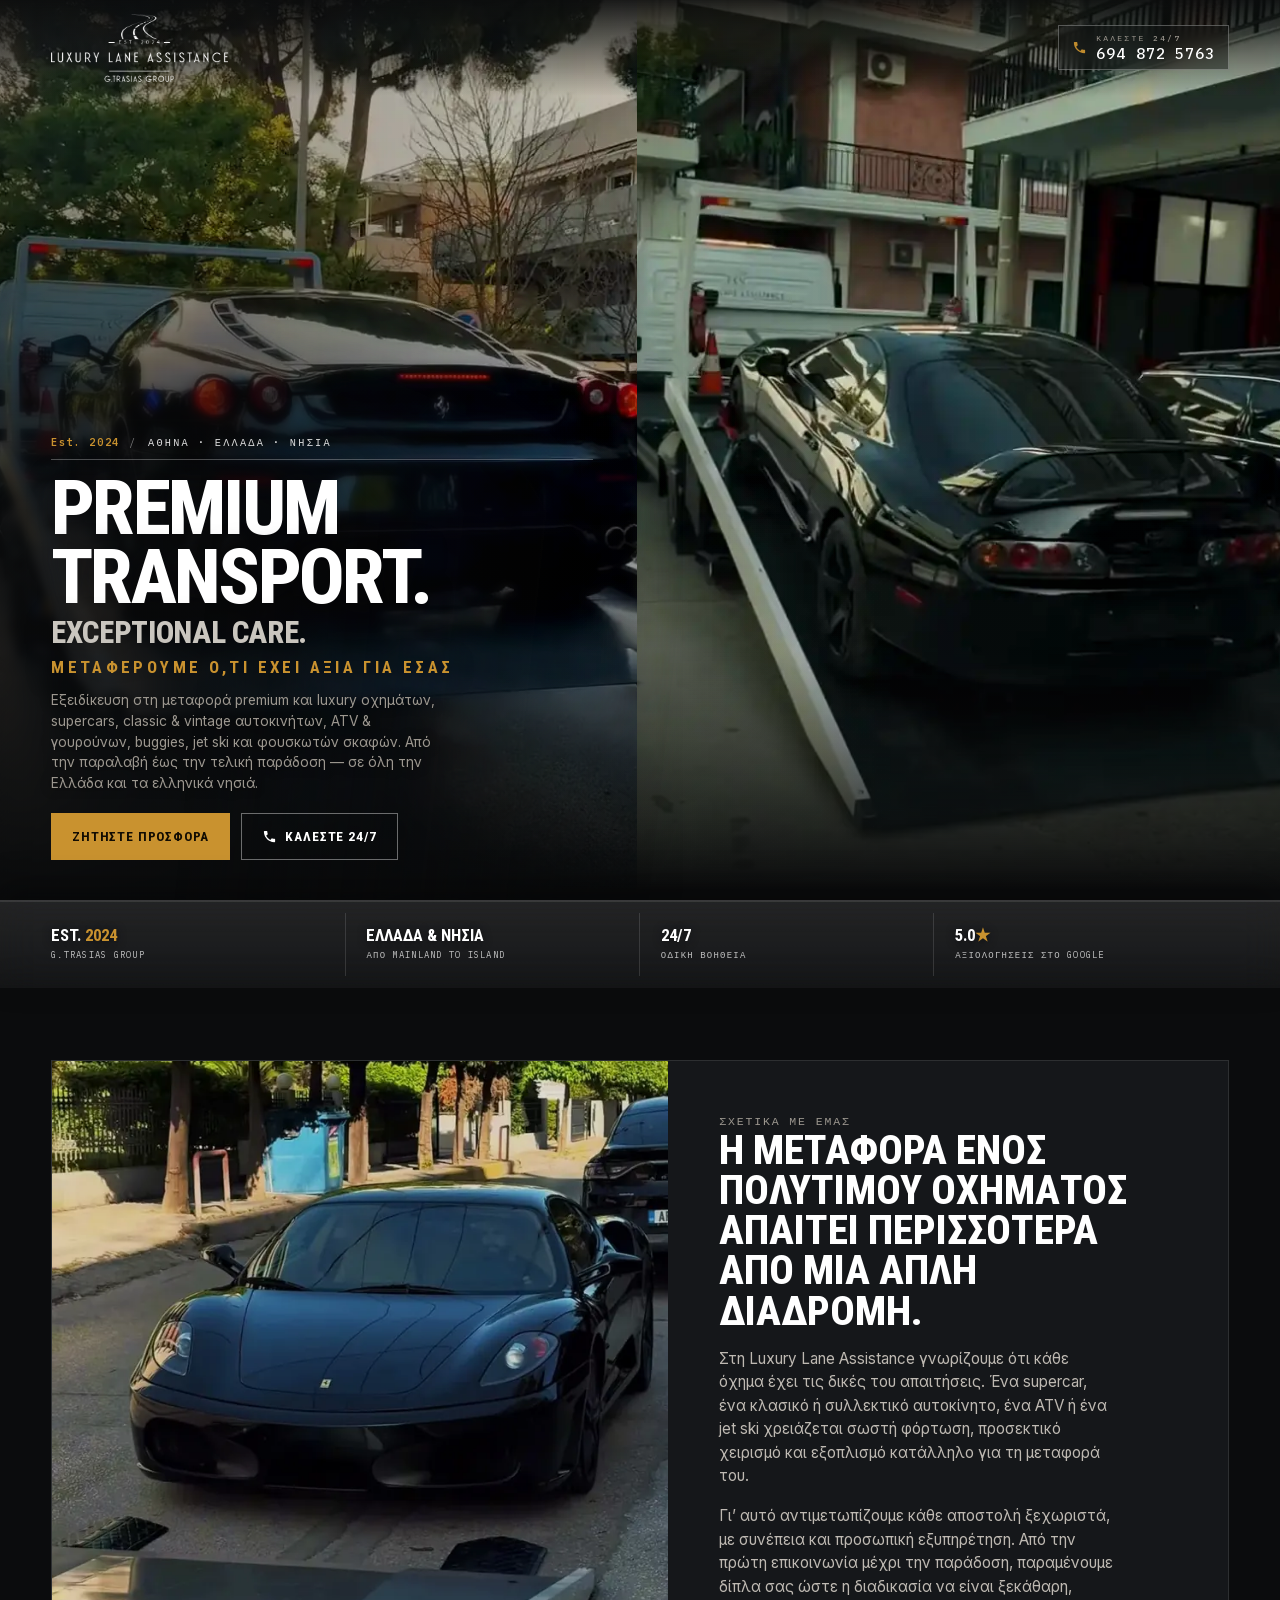
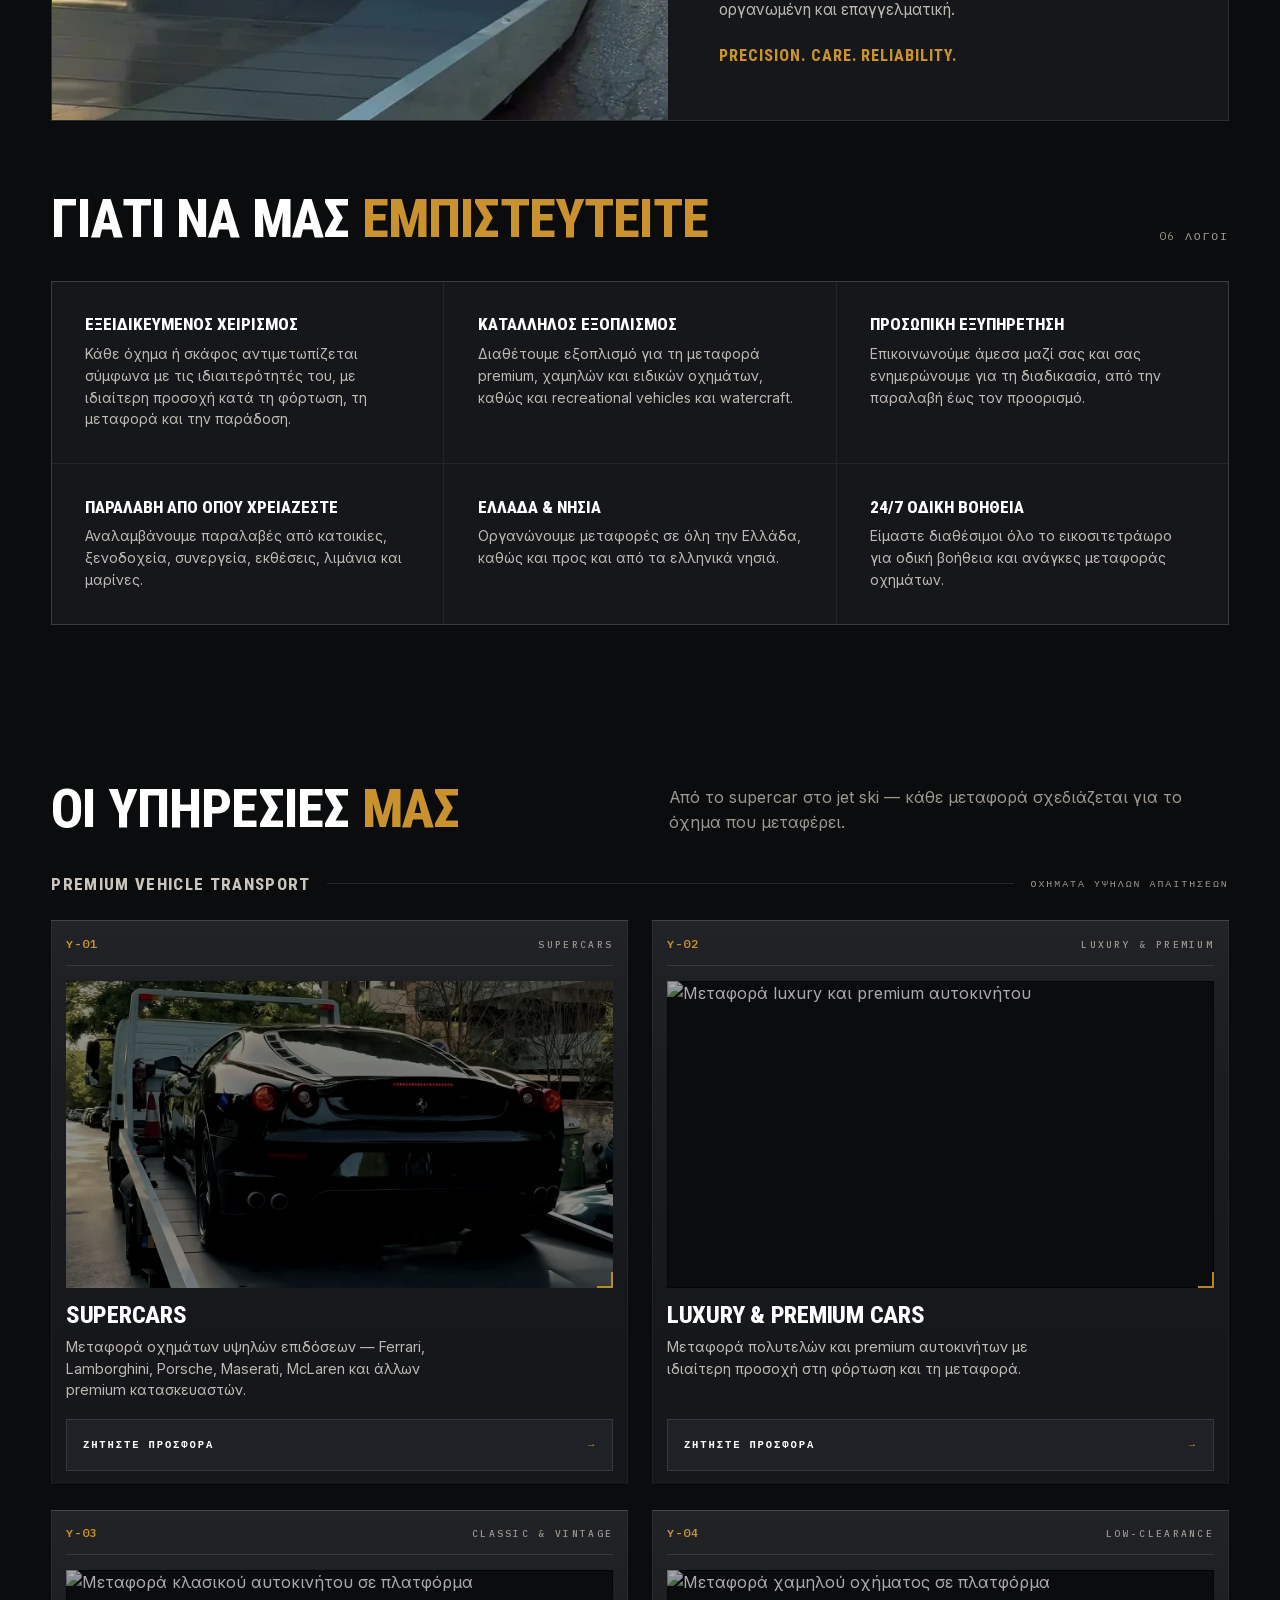
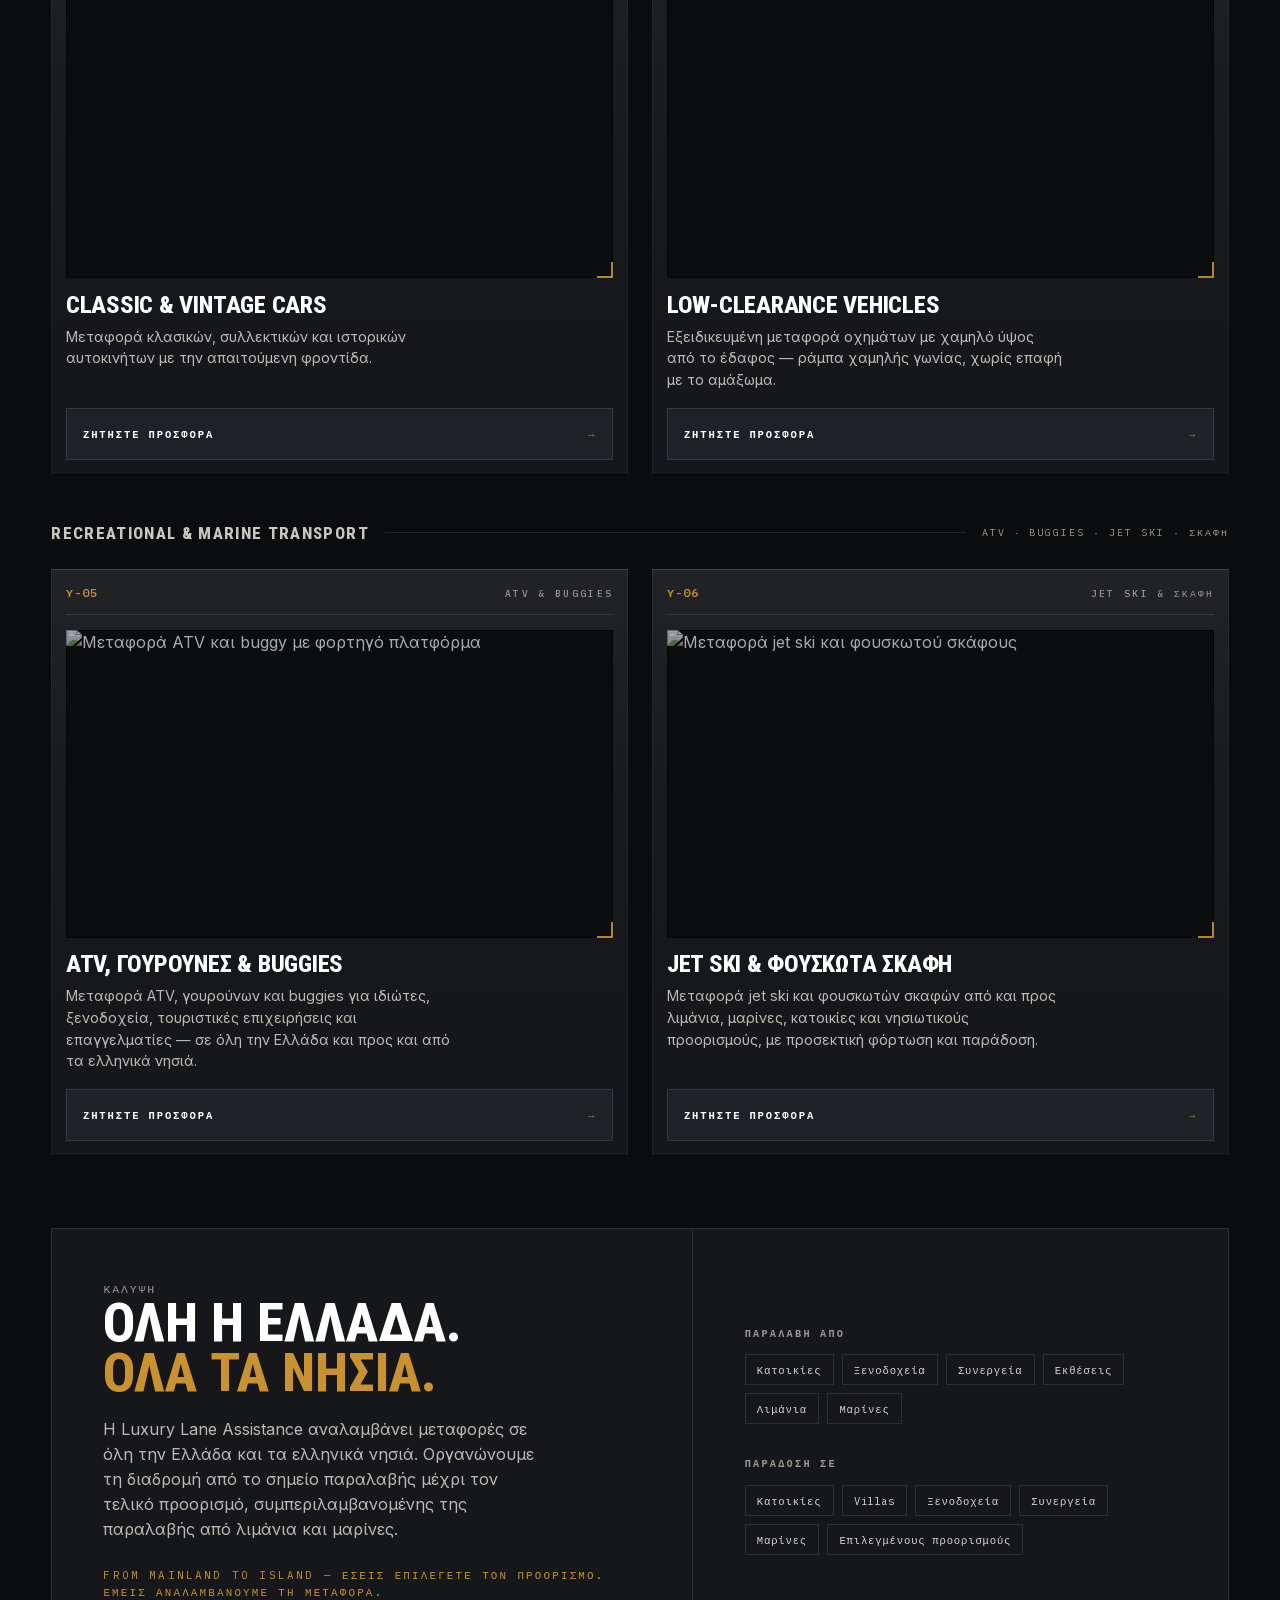
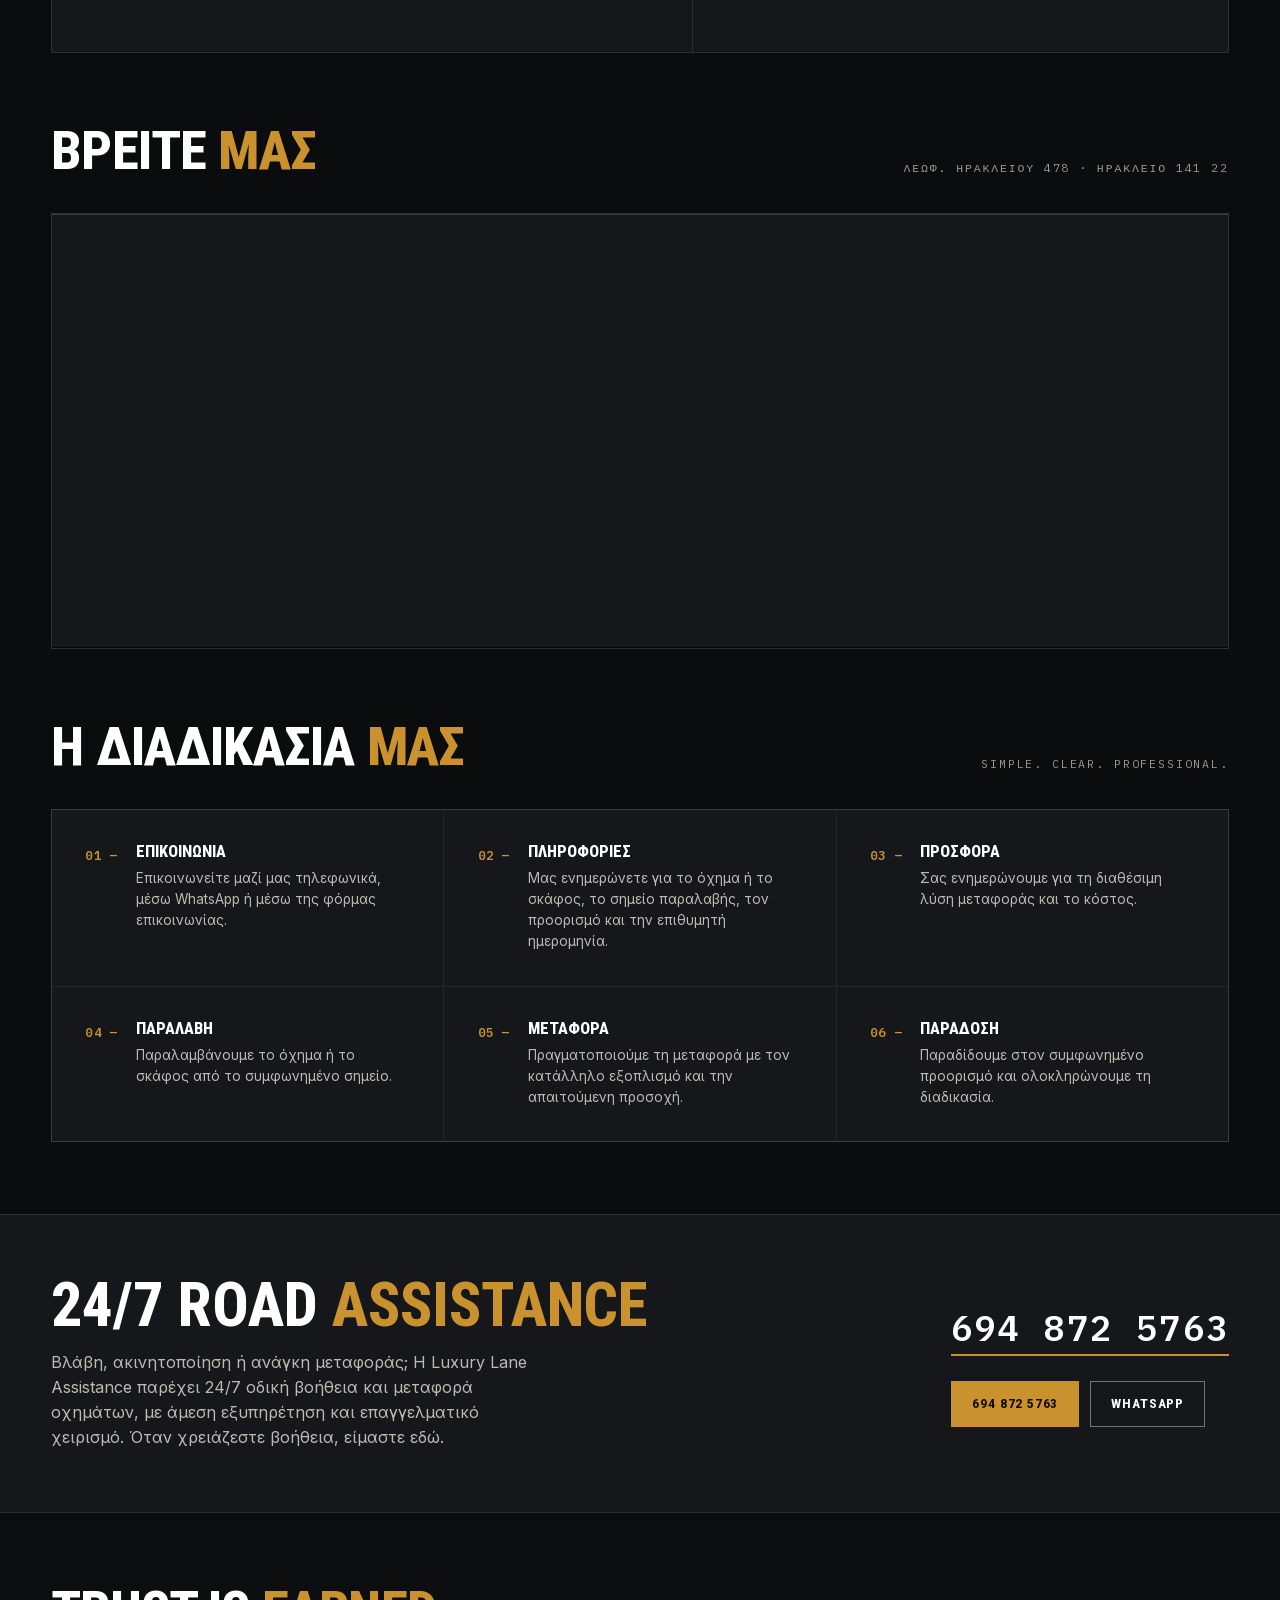
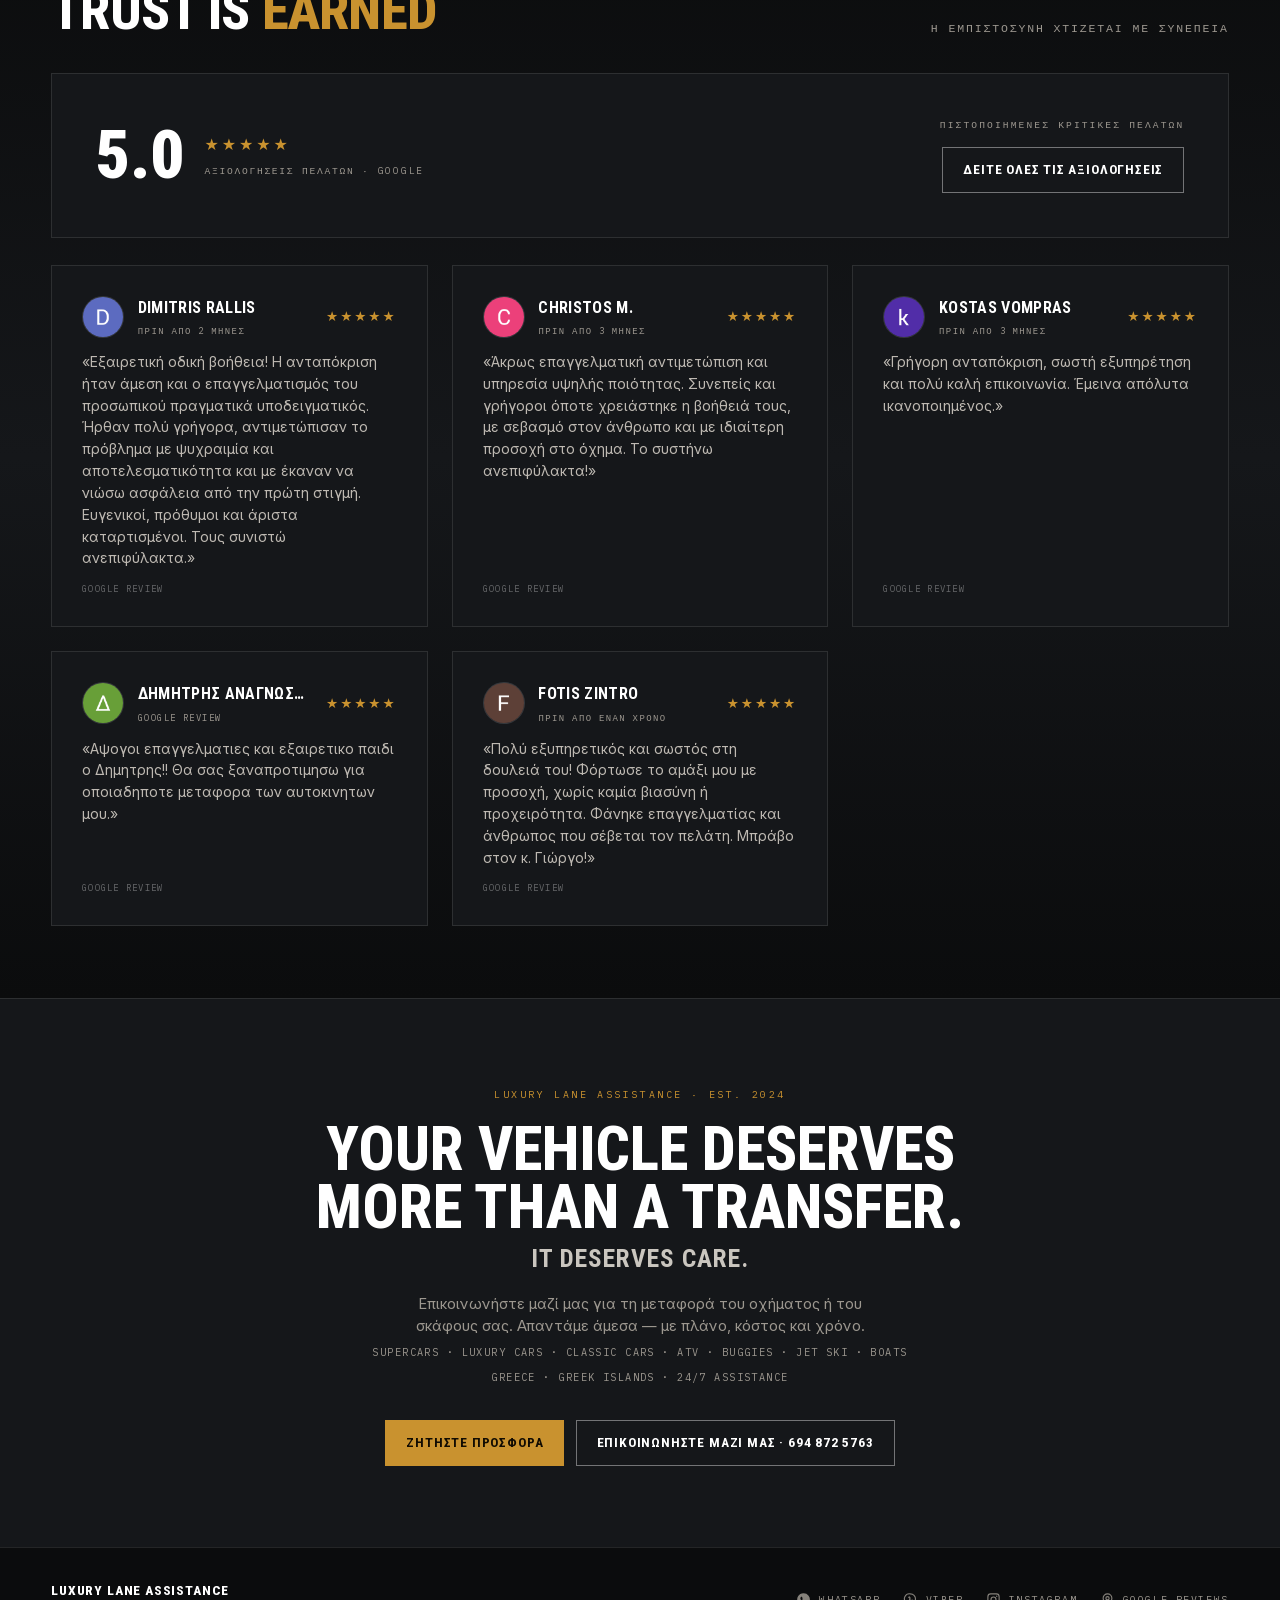
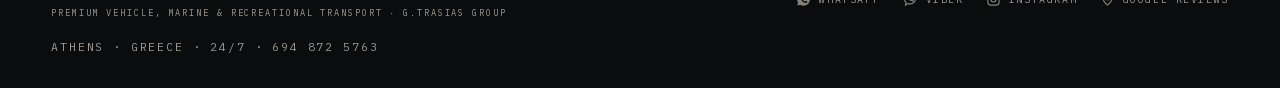
==== commit 5684ee94: "Hero desktop: το δεξί πάνελ ξεκινά μετά το πλάνο του SUV Το κλιπ ξεκινούσε στο 4.5", όπου η πηγή δεί" ====
--- a/index.html
+++ b/index.html
@@ -794,8 +794,8 @@
       <video class="on" muted playsinline preload="none" poster="assets/hero-d-ferrari.webp?v=3" aria-label="Ferrari και McLaren σε πλατφόρμα μεταφοράς"></video>
       <video muted playsinline preload="none" aria-hidden="true"></video>
     </div>
-    <div class="panel p2" data-clips="assets/hero-d-truck.mp4?v=2,assets/hero-d-mcl-rear.mp4?v=2">
-      <video class="on" muted playsinline preload="none" poster="assets/hero-d-truck.webp?v=3" aria-label="Όχημα μεταφοράς με supercar"></video>
+    <div class="panel p2" data-clips="assets/hero-d-truck.mp4?v=3,assets/hero-d-mcl-rear.mp4?v=2">
+      <video class="on" muted playsinline preload="none" poster="assets/hero-d-truck.webp?v=4" aria-label="Όχημα μεταφοράς με supercar"></video>
       <video muted playsinline preload="none" aria-hidden="true"></video>
     </div>
   </div>
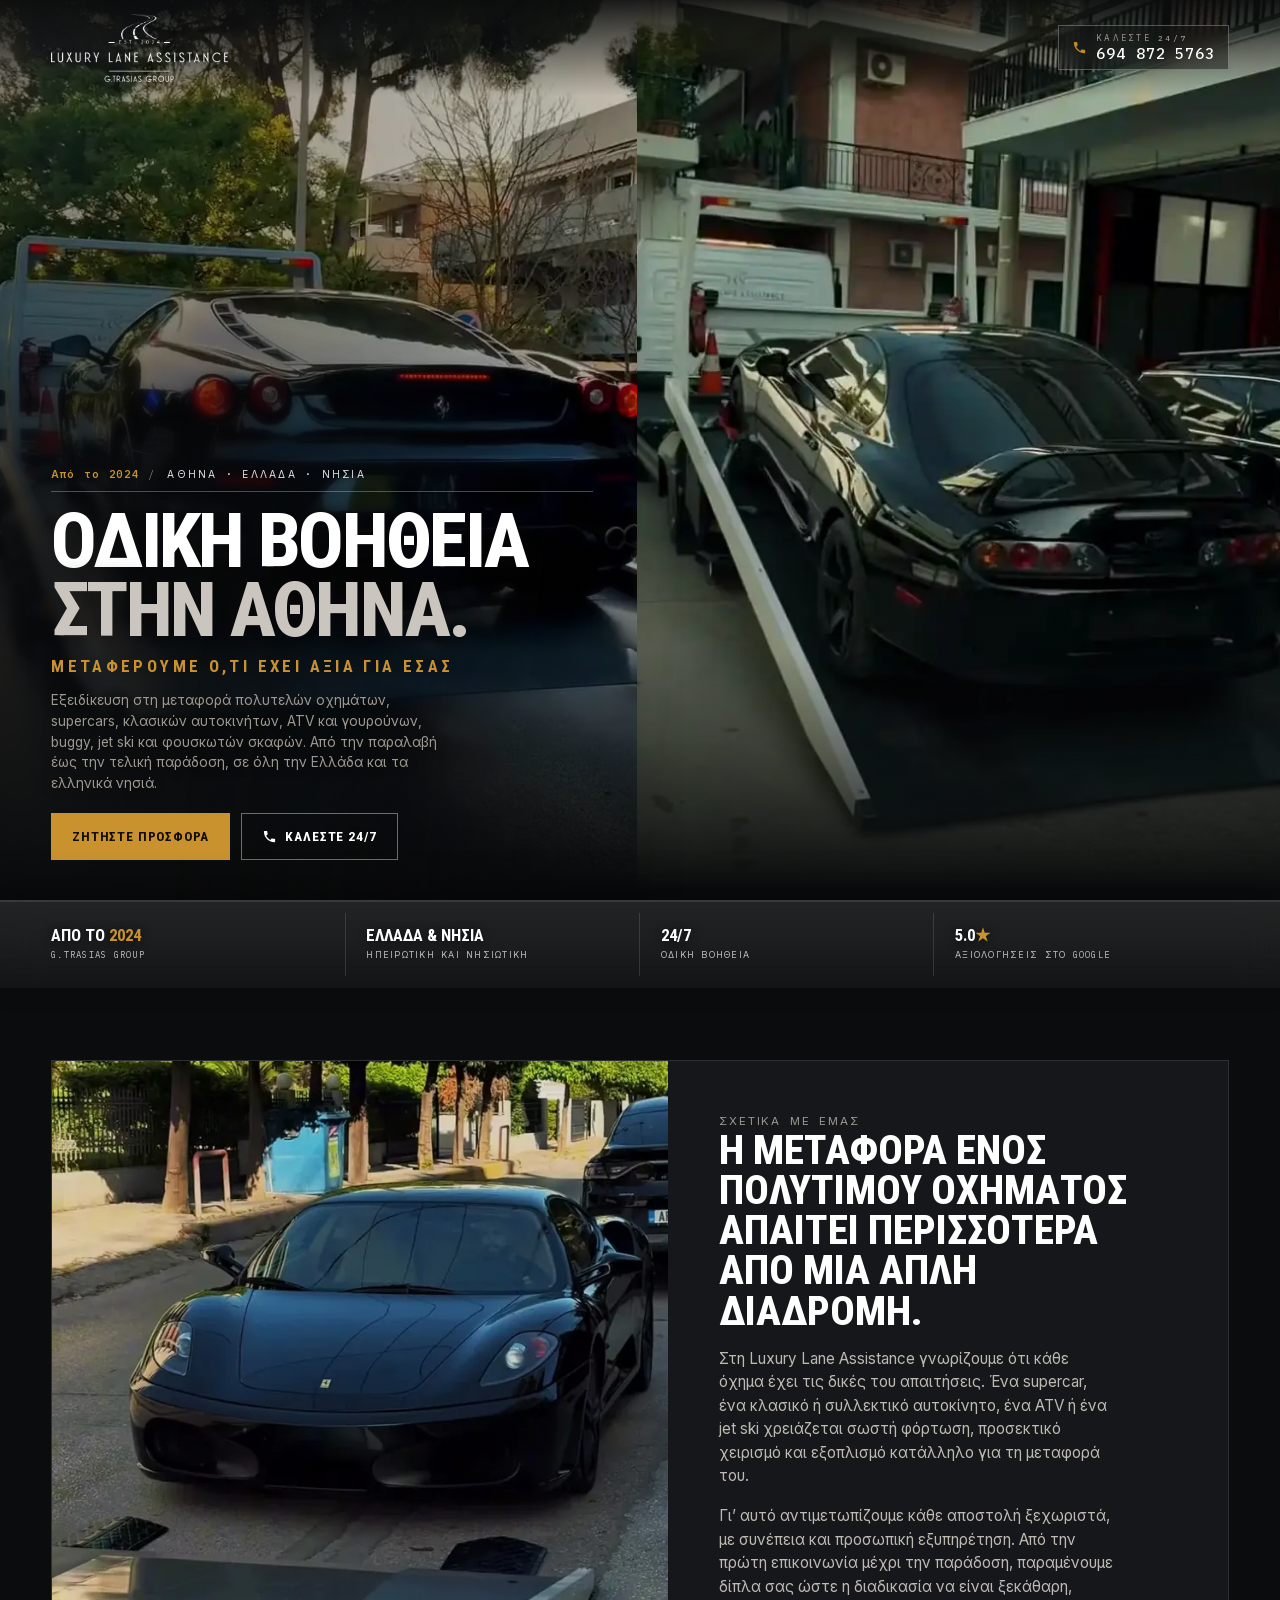
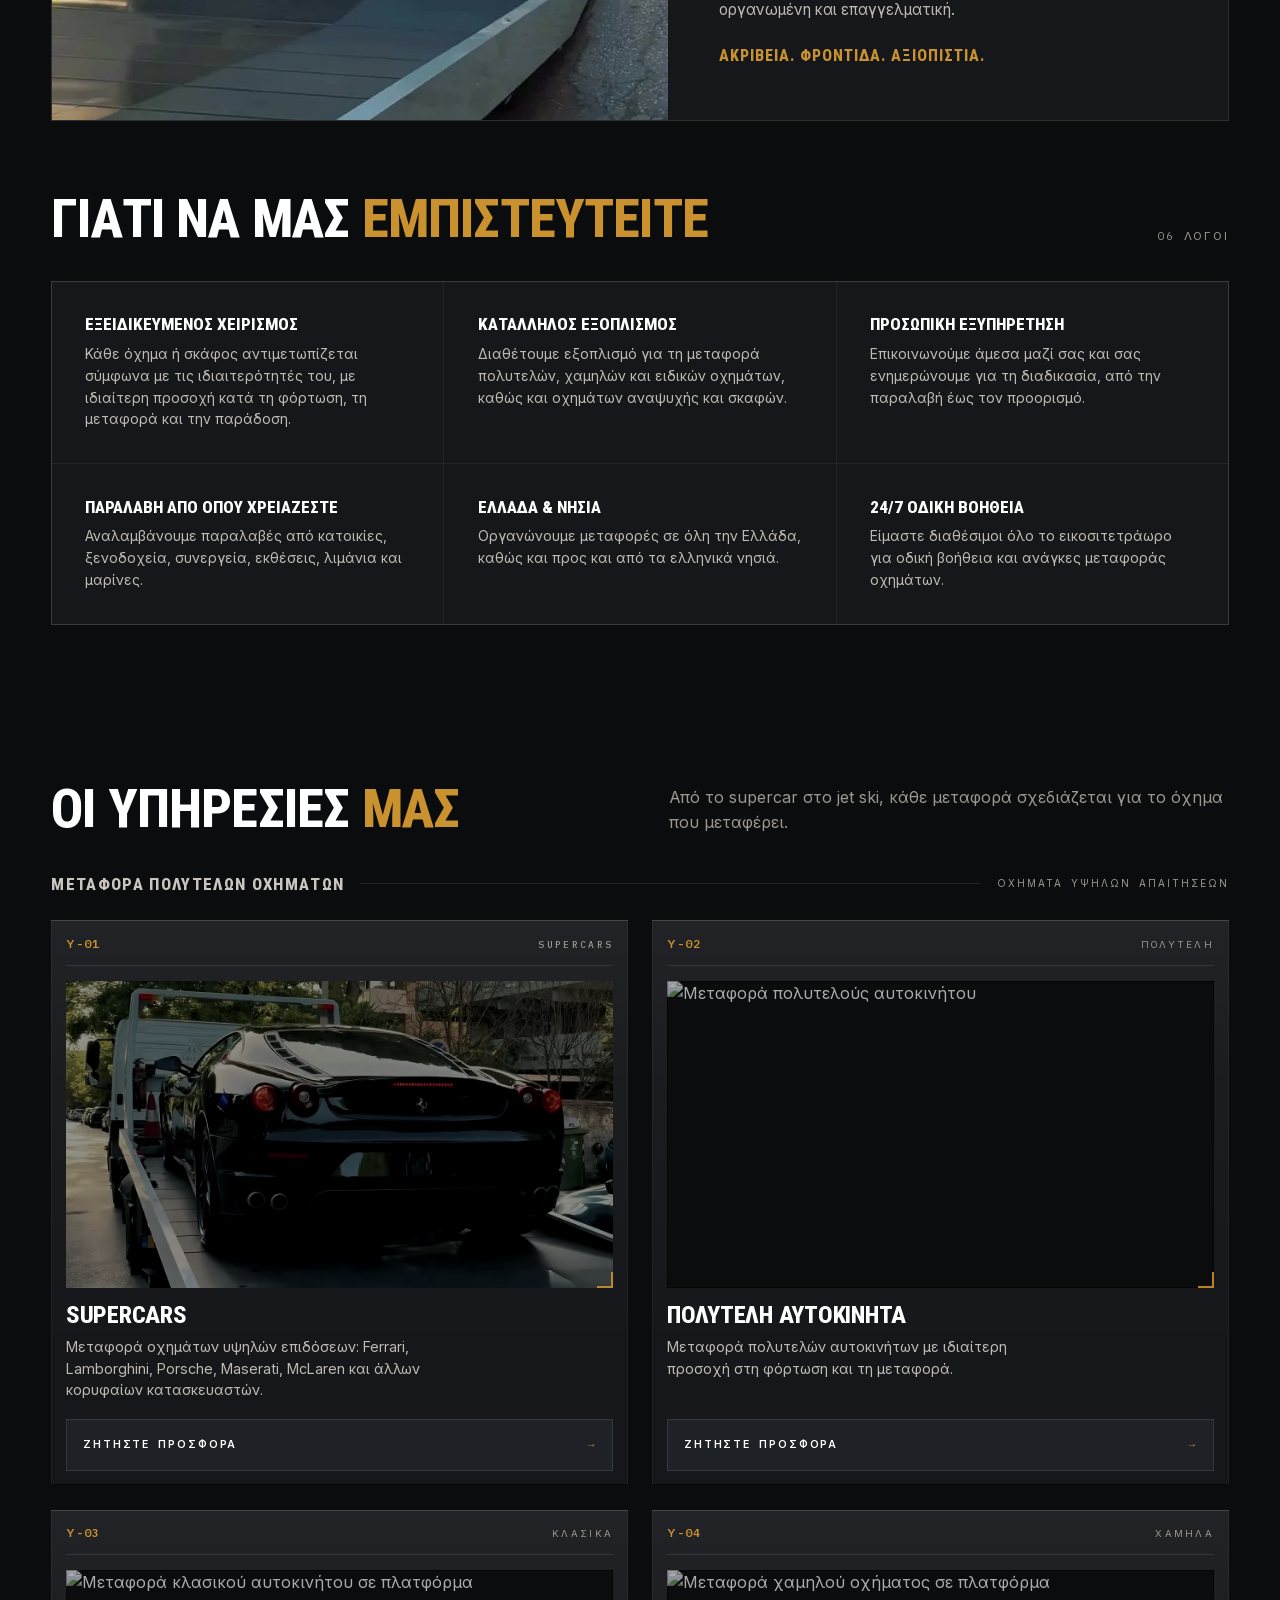
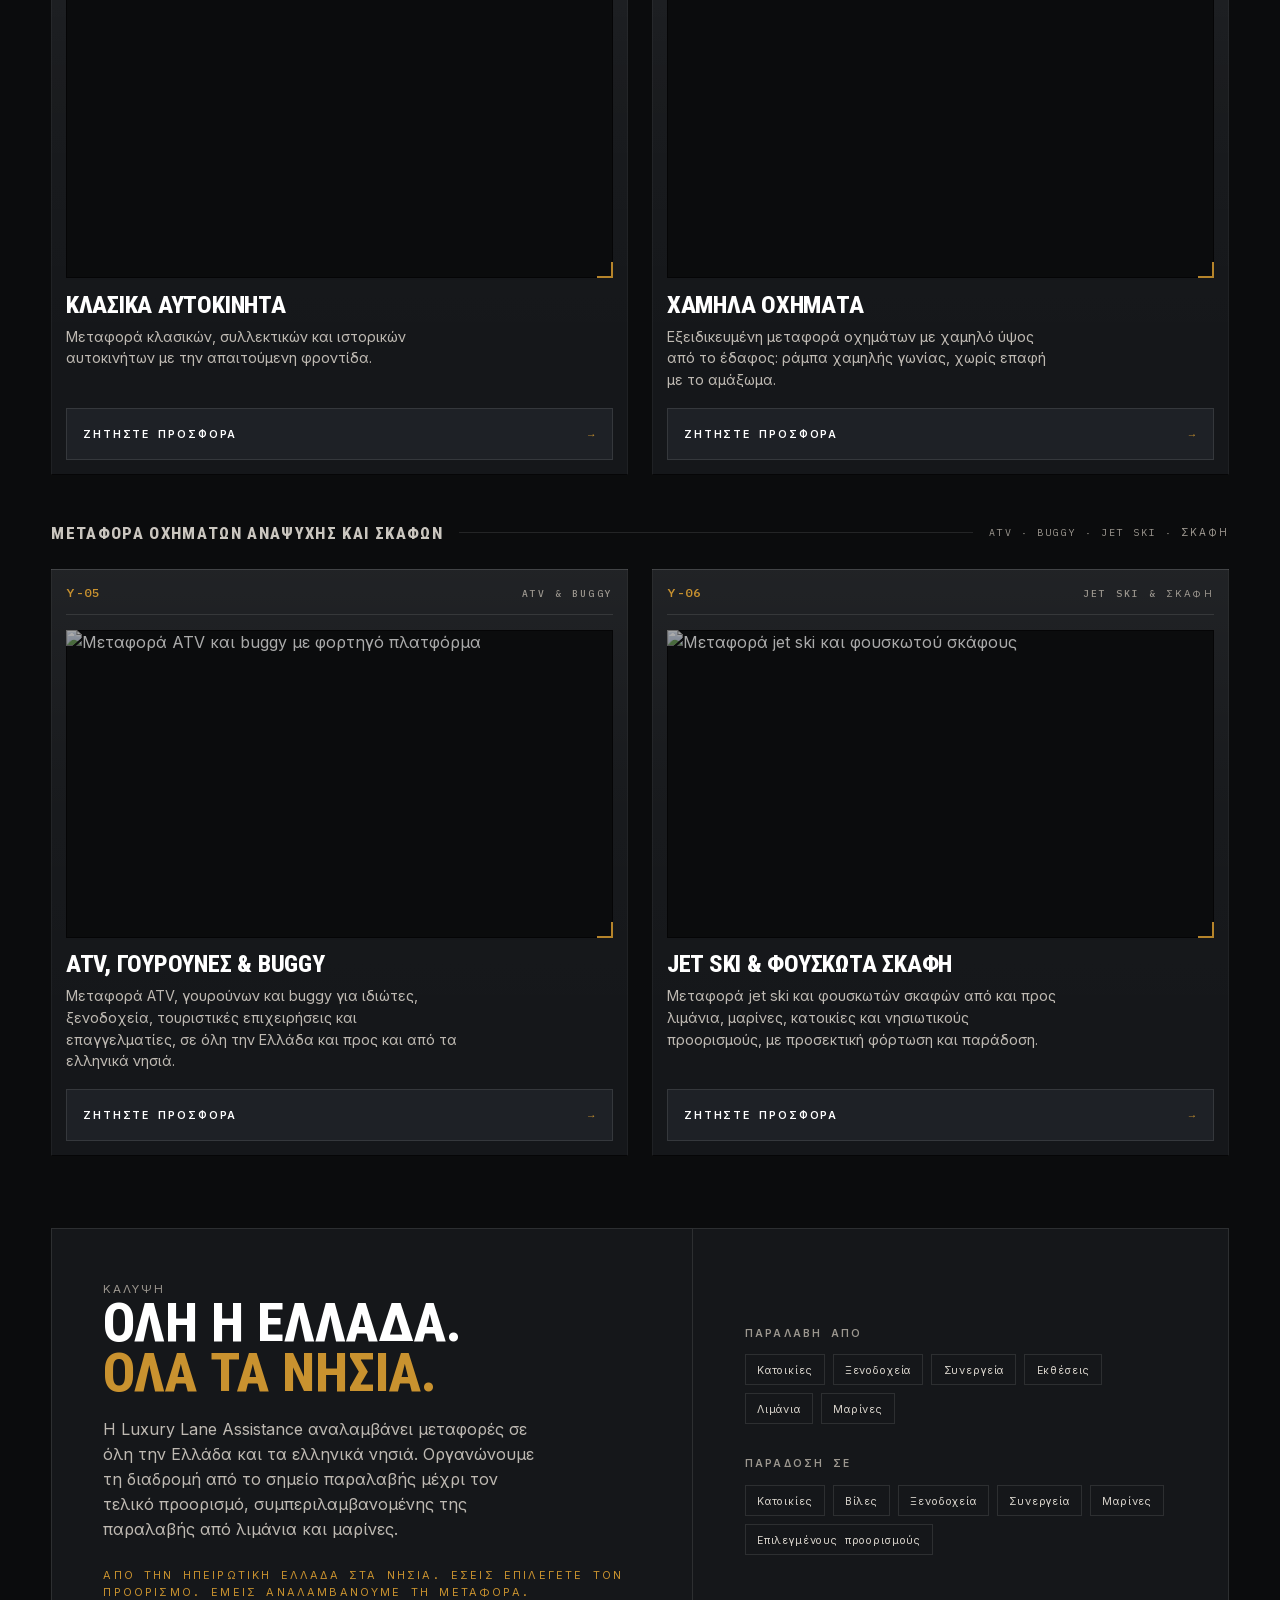
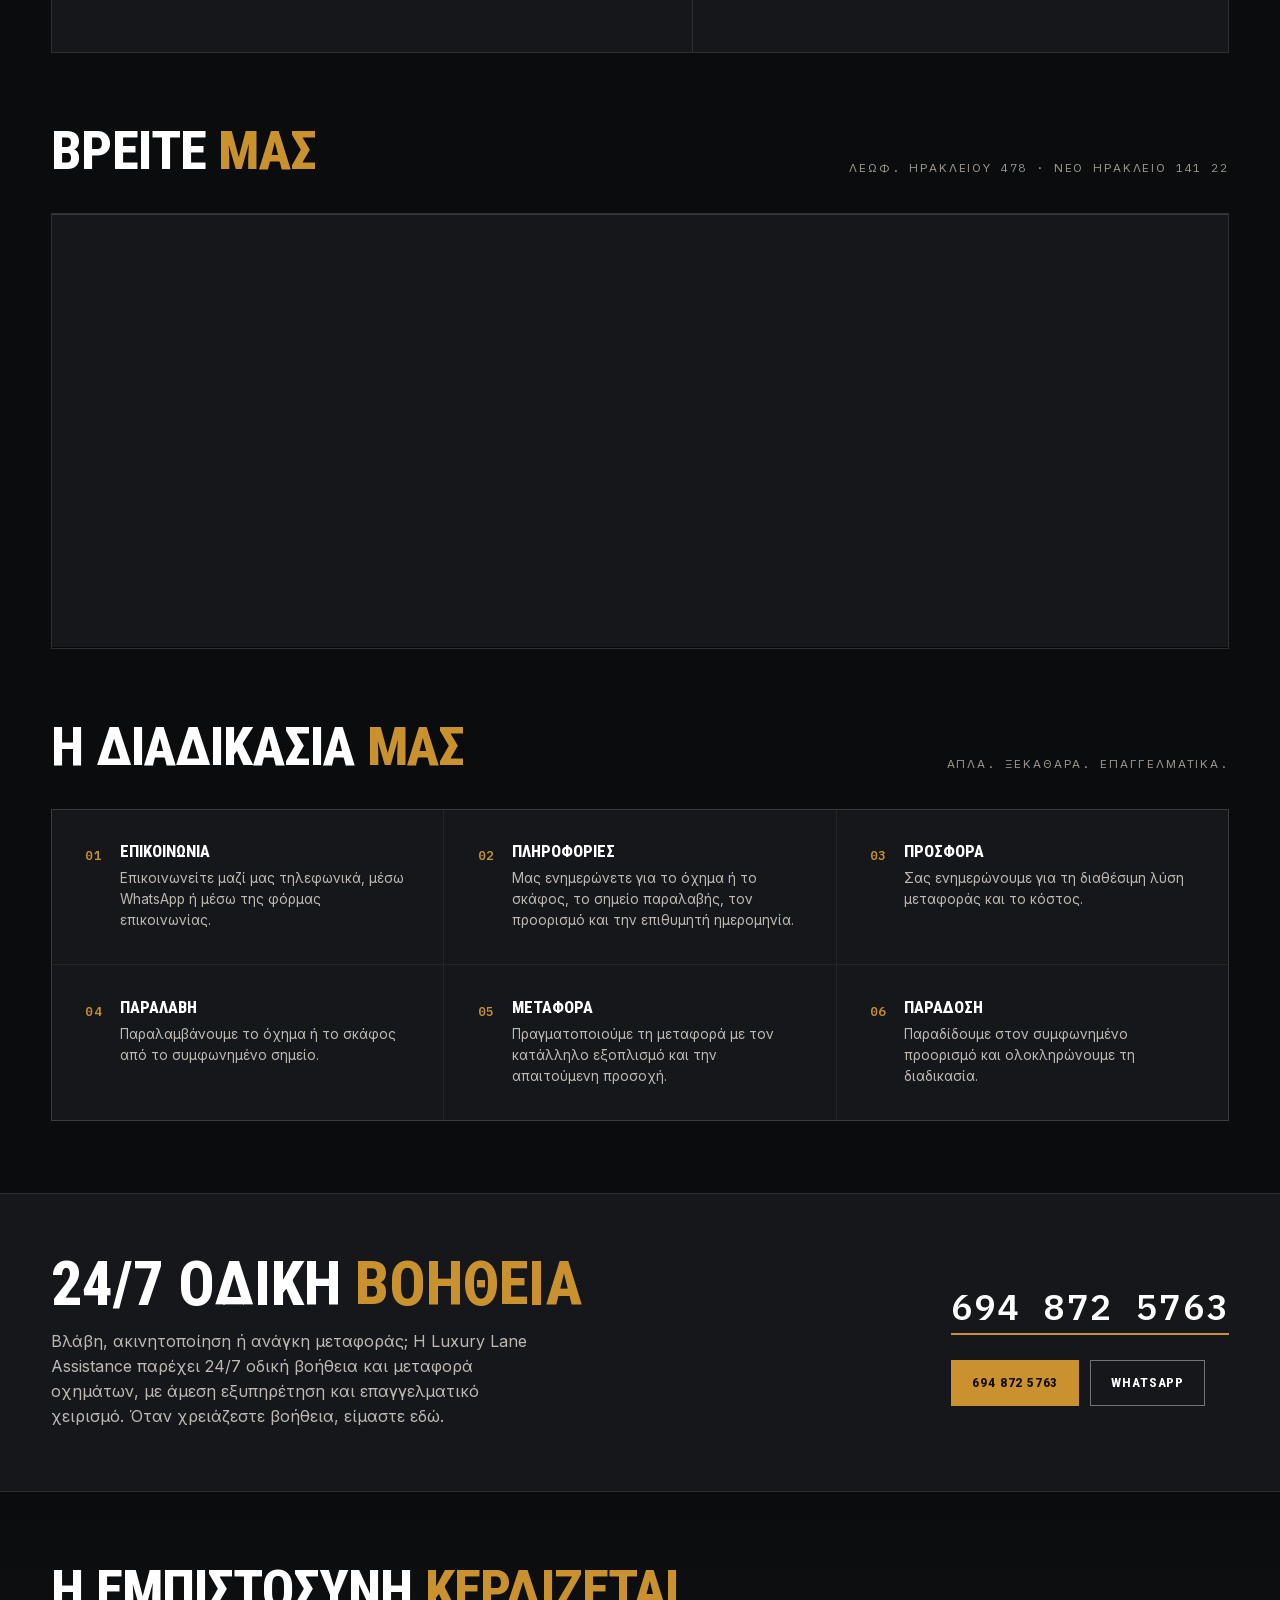
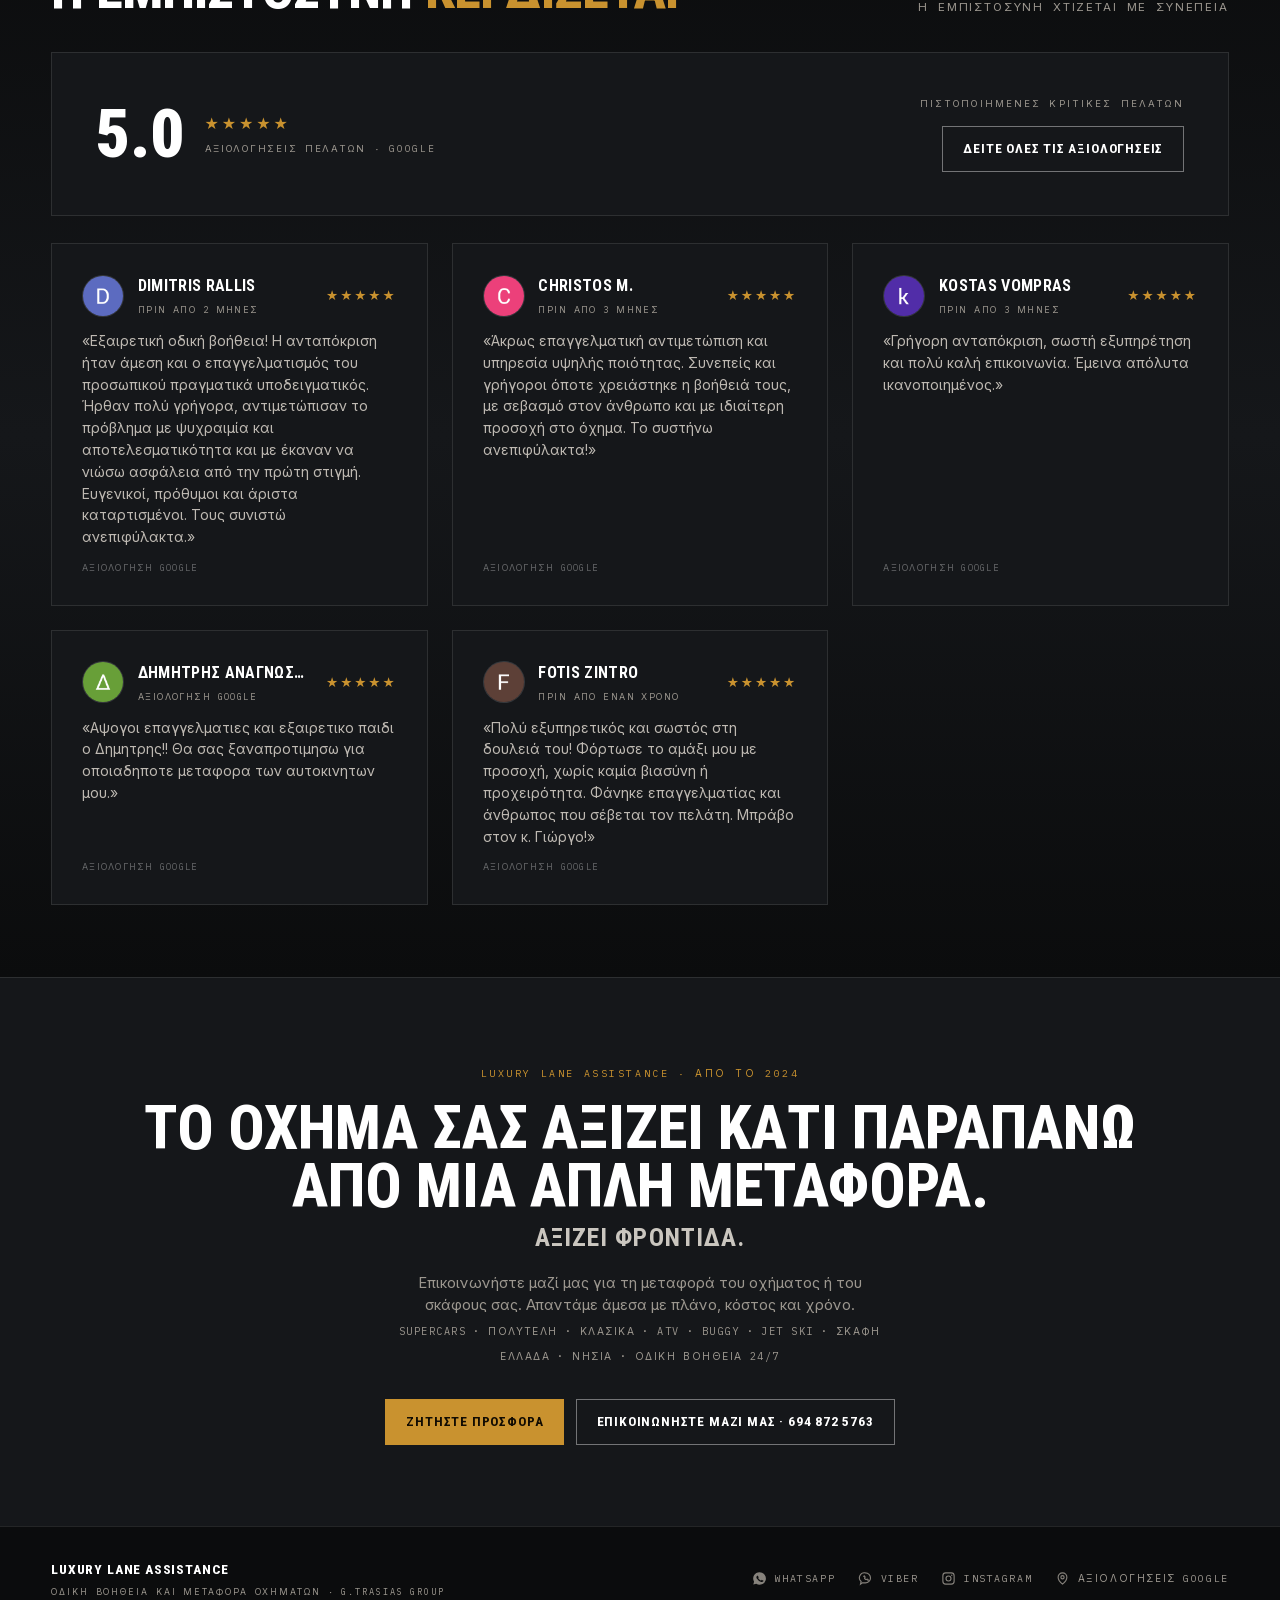
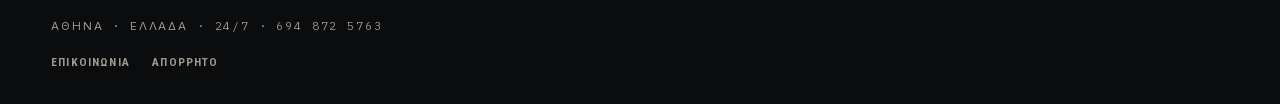
==== commit 92c480d2: "Greek-only copy, local SEO fixes, contact and privacy pages Matches what is live on luxurylaneassist" ====
--- a/index.html
+++ b/index.html
@@ -3,8 +3,8 @@
 <head>
 <meta charset="UTF-8">
 <meta name="viewport" content="width=device-width,initial-scale=1,viewport-fit=cover,interactive-widget=resizes-content">
-<title>Μεταφορά Αυτοκινήτων &amp; Οδική Βοήθεια 24/7 | Luxury Lane Assistance</title>
-<meta name="description" content="Μεταφορά αυτοκινήτων, supercars, ATV και σκαφών σε όλη την Ελλάδα και τα νησιά. 24/7 οδική βοήθεια. Ζητήστε προσφορά στο 694 872 5763.">
+<title>Οδική Βοήθεια 24/7 &amp; Μεταφορά Αυτοκινήτων | Luxury Lane Assistance</title>
+<meta name="description" content="Οδική βοήθεια 24/7 στην Αττική, με έδρα το Νέο Ηράκλειο. Μεταφορά αυτοκινήτων, supercars, ATV και σκαφών σε όλη την Ελλάδα και τα νησιά. 694 872 5763.">
 <meta name="robots" content="index,follow,max-image-preview:large,max-snippet:-1,max-video-preview:-1">
 <link rel="icon" type="image/png" sizes="32x32" href="assets/favicon-32.png">
 <link rel="icon" type="image/png" sizes="64x64" href="assets/favicon-64.png">
@@ -378,7 +378,7 @@
   --hair:rgba(255,255,255,.10);
   --go:#7FBF9E;
   --sign:'Roboto Condensed',Impact,sans-serif;
-  --data:'IBM Plex Mono',monospace;
+  --data:'IBM Plex Mono','Inter',monospace;
   --body:'Inter',system-ui,sans-serif;
   --pad:clamp(18px,4vw,64px);
 }
@@ -479,13 +479,14 @@
   font-size:clamp(2.5rem,6vw,4.8rem);text-wrap:balance;text-shadow:0 2px 24px rgba(11,12,13,.6)}
 .hero h1 span{display:block}
 .hero h1 .l1{letter-spacing:-.035em;color:var(--white)}
-.hero h1 .l2{font-size:.4em;line-height:1;letter-spacing:-.012em;color:var(--silver);margin-top:calc(var(--gu) * .6)}
-.hero h1 .l3{font-size:.22em;line-height:1;font-weight:700;letter-spacing:.2em;color:var(--hazard);margin-top:calc(var(--gu) * 1.2)}
+.hero h1 .l2{letter-spacing:-.035em;color:var(--silver)}
+.hero .l3{font-family:var(--sign);font-weight:700;text-transform:uppercase;font-size:clamp(.72rem,1.32vw,1.06rem);line-height:1.2;letter-spacing:.2em;color:var(--hazard);margin-top:calc(var(--gu) * 1.2);text-shadow:0 2px 24px rgba(11,12,13,.6)}
 .hero .sub{margin-top:calc(var(--gu) * 1.6);max-width:44ch;color:var(--grey);
   font-size:clamp(.86rem,.9vw,.95rem);line-height:1.5;text-shadow:0 1px 10px rgba(11,12,13,.7)}
 .acts{display:flex;flex-wrap:wrap;gap:.7rem;margin-top:1.6rem}
 .hero .acts{margin-top:calc(var(--gu) * 2.2)}
 @media(max-width:820px){
+  .hero .acts .btn{min-height:44px}
   .hero{min-height:0}
   .hero .in{--gu:7px;position:absolute;left:0;right:0;bottom:0;padding-top:76px;padding-bottom:1.3rem;z-index:3}
   .hero .col{max-width:none}
@@ -590,8 +591,12 @@
 .svc .plate .car-thumbs button:hover{opacity:1;outline-color:rgba(255,255,255,.35)}
 @media(hover:none){
   .svc .plate .car-thumbs{opacity:1;pointer-events:auto}
-  .svc .plate .car-thumbs button{opacity:.42;width:32px;height:22px}
+  .svc .plate .car-thumbs{bottom:0}
+  /* περιοχή αφής 44px, ίδιο ορατό μέγεθος μικρογραφίας */
+  .svc .plate .car-thumbs button{opacity:.42;width:32px;height:44px;padding:11px 0;overflow:visible;border-radius:0;outline:none}
+  .svc .plate .car-thumbs button img{height:22px;border-radius:4px}
   .svc .plate .car-thumbs button.on{opacity:.95}
+  .svc .plate .car-thumbs button.on img{outline:1px solid rgba(255,255,255,.42);outline-offset:1px}
 }
 @media(prefers-reduced-motion:reduce){.svc .plate img.car-l{transition:transform .8s cubic-bezier(.16,1,.3,1),filter .5s ease}}
 .svc .plate::after{content:"";position:absolute;right:0;bottom:0;width:14px;height:14px;
@@ -688,7 +693,7 @@
 .rev-cta{text-align:right}
 .rev-cta .g{font-family:var(--data);font-size:.6rem;letter-spacing:.22em;text-transform:uppercase;color:var(--grey);display:block;margin-bottom:.9rem}
 .rev-grid{display:grid;grid-template-columns:repeat(3,1fr);gap:clamp(16px,1.9vw,26px)}
-.rev-card{border:1px solid var(--hair);background:var(--concrete);padding:clamp(20px,2.4vw,30px);display:flex;flex-direction:column;gap:.8rem}
+.rev-card{min-width:0;border:1px solid var(--hair);background:var(--concrete);padding:clamp(20px,2.4vw,30px);display:flex;flex-direction:column;gap:.8rem}
 .rev-card .rh{display:flex;align-items:center;gap:.85rem}
 .rev-card .ava{width:42px;height:42px;border-radius:50%;flex:0 0 auto;display:grid;place-items:center;
   font-family:var(--sign);font-weight:700;font-size:.88rem;color:var(--hazard);
@@ -700,7 +705,7 @@
 .rev-card .when{font-family:var(--data);font-size:.56rem;letter-spacing:.16em;text-transform:uppercase;color:var(--grey)}
 .rev-card p{color:#BEB9B2;font-size:.88rem;line-height:1.55}
 .rev-card .meta{font-family:var(--data);font-size:.56rem;letter-spacing:.14em;text-transform:uppercase;color:rgba(255,255,255,.35);margin-top:auto}
-@media(max-width:900px){.rev-grid{grid-template-columns:1fr}.rev-top{grid-template-columns:1fr;text-align:center}.rev-score{justify-content:center}.rev-cta{text-align:center}}
+@media(max-width:900px){.rev-grid{grid-template-columns:minmax(0,1fr)}.rev-top{grid-template-columns:1fr;text-align:center}.rev-score{justify-content:center}.rev-cta{text-align:center}}
 
 /* ===== closing ===== */
 .end{position:relative;padding:clamp(56px,9vh,120px) 0;text-align:center;background:var(--concrete);border-top:1px solid var(--hair)}
@@ -719,6 +724,8 @@
 .foot .links a{display:inline-flex;align-items:center;gap:.5rem;transition:color .18s}
 .foot .links a svg{width:15px;height:15px;flex:0 0 auto;opacity:.85}
 .foot .links a:hover{color:var(--hazard)}
+.foot .legal{flex:1 0 100%;display:flex;flex-wrap:wrap;gap:.5rem 1.4rem;font-family:var(--sign);font-size:.72rem;letter-spacing:.1em;text-transform:uppercase;color:var(--grey)}
+.foot .legal a:hover{color:var(--hazard)}
 
 .rv{opacity:0;transform:translateY(14px);transition:opacity .6s ease,transform .6s cubic-bezier(.16,1,.3,1)}
 .rv.on{opacity:1;transform:none}
@@ -752,9 +759,13 @@
   font-size:.8rem;letter-spacing:.04em;padding:.7rem .4rem;cursor:pointer;transition:.18s}
 .om-toggle button.on{background:var(--hazard);color:var(--hazard-ink);font-weight:600}
 .om-field label{font-family:var(--data);font-size:.62rem;letter-spacing:.12em;text-transform:uppercase;color:#BEB9B2}
-.om-field input{background:var(--asphalt);border:1px solid var(--hair);color:var(--white);
+.om-field input,.om-field select{background:var(--asphalt);border:1px solid var(--hair);color:var(--white);
   font-family:'IBM Plex Sans',var(--body);font-weight:400;font-size:1rem;padding:.68rem .75rem;width:100%;outline:none;transition:border-color .18s;color-scheme:dark}
-.om-field input:focus{border-color:var(--hazard)}
+.om-field input:focus,.om-field select:focus{border-color:var(--hazard)}
+.om-field select{appearance:none;-webkit-appearance:none;border-radius:0;cursor:pointer;padding-right:2rem;
+  background-image:linear-gradient(45deg,transparent 50%,#BEB9B2 50%),linear-gradient(135deg,#BEB9B2 50%,transparent 50%);
+  background-position:calc(100% - 1rem) 52%,calc(100% - .7rem) 52%;background-size:.3rem .3rem;background-repeat:no-repeat}
+.om-field select:invalid{color:rgba(255,255,255,.48)}
 .om-field input::placeholder{color:rgba(255,255,255,.48)}
 .om-send{width:100%;margin-top:.4rem;display:inline-flex;align-items:center;justify-content:center;gap:.5rem;
   font-family:var(--sign);font-weight:700;text-transform:uppercase;letter-spacing:.06em;font-size:.9rem;
@@ -769,16 +780,16 @@
   :root{--pad:clamp(48px,5vw,110px)}
 }
 </style>
-<script type="application/ld+json">{"@context": "https://schema.org", "@type": "AutomotiveBusiness", "name": "Luxury Lane Assistance", "alternateName": "Luxury Lane Assistance — G.Trasias Group", "description": "Μεταφορά premium και luxury οχημάτων, supercars, classic & vintage, ATV, buggies, jet ski και φουσκωτών σκαφών. 24/7 οδική βοήθεια. Ελλάδα και ελληνικά νησιά.", "telephone": "+306948725763", "url": "https://luxurylaneassistance.gr", "foundingDate": "2024", "address": {"@type": "PostalAddress", "streetAddress": "Λεωφ. Ηρακλείου 478", "addressLocality": "Ηράκλειο Αττικής", "postalCode": "141 22", "addressCountry": "GR"}, "geo": {"@type": "GeoCoordinates", "latitude": 38.058581, "longitude": 23.7722537}, "sameAs": ["https://www.instagram.com/luxury_lane_assistance/", "https://www.google.com/maps/place/Luxury+Lane+Assistance/@38.058581,23.7722537,17z/data=!4m6!3m5!1s0x14a1993be17ee0e5:0xc1b0c43a5327482a!8m2!3d38.058581!4d23.7722537!16s%2Fg%2F11xctllrvd"], "aggregateRating": {"@type": "AggregateRating", "ratingValue": "5.0", "reviewCount": "10", "bestRating": "5"}, "areaServed": [{"@type": "Place", "name": "Αθήνα"}, {"@type": "Place", "name": "Αττική"}, {"@type": "Place", "name": "Ελλάδα"}, {"@type": "Place", "name": "Ελληνικά νησιά"}], "openingHoursSpecification": [{"@type": "OpeningHoursSpecification", "dayOfWeek": ["Monday", "Tuesday", "Wednesday", "Thursday", "Friday", "Saturday", "Sunday"], "opens": "00:00", "closes": "23:59"}], "hasOfferCatalog": {"@type": "OfferCatalog", "name": "Υπηρεσίες", "itemListElement": [{"@type": "Offer", "itemOffered": {"@type": "Service", "name": "Μεταφορά Supercars", "description": "Ferrari, Lamborghini, Porsche, Maserati, McLaren και άλλα premium οχήματα."}}, {"@type": "Offer", "itemOffered": {"@type": "Service", "name": "Classic & Vintage Cars", "description": "Μεταφορά κλασικών, συλλεκτικών και ιστορικών αυτοκινήτων."}}, {"@type": "Offer", "itemOffered": {"@type": "Service", "name": "ATV, Buggies & Γουρούνες", "description": "Μεταφορά ATV, γουρούνων και buggies σε όλη την Ελλάδα."}}, {"@type": "Offer", "itemOffered": {"@type": "Service", "name": "Jet Ski & Φουσκωτά Σκάφη", "description": "Μεταφορά jet ski και φουσκωτών σκαφών από και προς λιμάνια και μαρίνες."}}, {"@type": "Offer", "itemOffered": {"@type": "Service", "name": "Οδική βοήθεια 24/7", "description": "24/7 οδική βοήθεια και μεταφορά οχημάτων."}}]}, "logo": "https://www.luxurylaneassistance.gr/assets/logo-main.png", "image": ["https://www.luxurylaneassistance.gr/assets/og-share.jpg", "https://www.luxurylaneassistance.gr/assets/hero-truck.jpg"], "knowsLanguage": ["el", "en"], "@id": "https://www.luxurylaneassistance.gr/#business"}</script>
+<script type="application/ld+json">{"@context": "https://schema.org", "@type": "AutomotiveBusiness", "name": "Luxury Lane Assistance", "alternateName": "Luxury Lane Assistance | G.Trasias Group", "description": "Μεταφορά πολυτελών οχημάτων, supercars, κλασικών, ATV, buggy, jet ski και φουσκωτών σκαφών. 24/7 οδική βοήθεια. Ελλάδα και ελληνικά νησιά.", "telephone": "+306948725763", "url": "https://www.luxurylaneassistance.gr/", "foundingDate": "2024", "address": {"@type": "PostalAddress", "streetAddress": "Λεωφ. Ηρακλείου 478", "addressLocality": "Νέο Ηράκλειο", "postalCode": "141 22", "addressCountry": "GR"}, "geo": {"@type": "GeoCoordinates", "latitude": 38.058581, "longitude": 23.7722537}, "sameAs": ["https://www.instagram.com/luxury_lane_assistance/", "https://www.google.com/maps/place/Luxury+Lane+Assistance/@38.058581,23.7722537,17z/data=!4m6!3m5!1s0x14a1993be17ee0e5:0xc1b0c43a5327482a!8m2!3d38.058581!4d23.7722537!16s%2Fg%2F11xctllrvd"], "areaServed": [{"@type": "Place", "name": "Νέο Ηράκλειο"}, {"@type": "Place", "name": "Βόρεια Προάστια Αθήνας"}, {"@type": "Place", "name": "Αθήνα"}, {"@type": "Place", "name": "Αττική"}, {"@type": "Place", "name": "Ελλάδα"}, {"@type": "Place", "name": "Ελληνικά νησιά"}], "openingHoursSpecification": [{"@type": "OpeningHoursSpecification", "dayOfWeek": ["Monday", "Tuesday", "Wednesday", "Thursday", "Friday", "Saturday", "Sunday"], "opens": "00:00", "closes": "23:59"}], "hasOfferCatalog": {"@type": "OfferCatalog", "name": "Υπηρεσίες", "itemListElement": [{"@type": "Offer", "itemOffered": {"@type": "Service", "name": "Μεταφορά supercars", "description": "Ferrari, Lamborghini, Porsche, Maserati, McLaren και άλλα κορυφαία οχήματα."}}, {"@type": "Offer", "itemOffered": {"@type": "Service", "name": "Μεταφορά κλασικών αυτοκινήτων", "description": "Μεταφορά κλασικών, συλλεκτικών και ιστορικών αυτοκινήτων."}}, {"@type": "Offer", "itemOffered": {"@type": "Service", "name": "Μεταφορά ATV, buggy και γουρούνων", "description": "Μεταφορά ATV, γουρούνων και buggy σε όλη την Ελλάδα."}}, {"@type": "Offer", "itemOffered": {"@type": "Service", "name": "Μεταφορά jet ski και φουσκωτών σκαφών", "description": "Μεταφορά jet ski και φουσκωτών σκαφών από και προς λιμάνια και μαρίνες."}}, {"@type": "Offer", "itemOffered": {"@type": "Service", "name": "Οδική βοήθεια 24/7", "description": "24/7 οδική βοήθεια και μεταφορά οχημάτων."}}]}, "logo": "https://www.luxurylaneassistance.gr/assets/logo-main.png", "image": ["https://www.luxurylaneassistance.gr/assets/og-share.jpg", "https://www.luxurylaneassistance.gr/assets/hero-truck.jpg"], "knowsLanguage": ["el", "en"], "@id": "https://www.luxurylaneassistance.gr/#business"}</script>
 </head>
 <body>
 
 <nav class="nav" id="nav">
   <div class="in">
-    <a class="mark" href="#" aria-label="Luxury Lane Assistance — G.Trasias Group">
-      <img class="logo-img" src="assets/logo-main.png?v=3" alt="Luxury Lane Assistance — G.Trasias Group" width="240" height="92">
+    <a class="mark" href="#" aria-label="Luxury Lane Assistance | G.Trasias Group">
+      <img class="logo-img" src="assets/logo-main.png?v=3" alt="Luxury Lane Assistance | G.Trasias Group" width="240" height="92">
     </a>
-    <a class="ctaC-call" href="#" data-contact aria-label="Επικοινωνία — 694 872 5763">
+    <a class="ctaC-call" href="#" data-contact aria-label="Επικοινωνία: 694 872 5763">
   <svg class="ctaC-ico" viewBox="0 0 24 24" fill="currentColor" aria-hidden="true"><path d="M6.6 10.8a15.1 15.1 0 0 0 6.6 6.6l2.2-2.2c.3-.3.7-.4 1-.2 1.2.4 2.4.6 3.6.6.6 0 1 .4 1 1V20c0 .6-.4 1-1 1C10.6 21 3 13.4 3 4c0-.6.4-1 1-1h3.5c.6 0 1 .4 1 1 0 1.3.2 2.5.6 3.6.1.4 0 .8-.2 1l-2.3 2.2Z"/></svg>
   <span class="ctaC-txt">
     <span class="ctaC-lab" aria-hidden="true">Καλέστε 24/7</span>
@@ -791,22 +802,36 @@
 <header class="hero">
   <div class="hero-split vid-desk" id="heroSplit">
     <div class="panel p1" data-clips="assets/hero-d-ferrari.mp4?v=2,assets/hero-d-mcl-garage.mp4?v=2">
-      <video class="on" muted playsinline preload="none" poster="assets/hero-d-ferrari.webp?v=3" aria-label="Ferrari και McLaren σε πλατφόρμα μεταφοράς"></video>
+      <video class="on" muted playsinline preload="none" data-poster="assets/hero-d-ferrari.webp?v=3" aria-label="Ferrari και McLaren σε πλατφόρμα μεταφοράς"></video>
       <video muted playsinline preload="none" aria-hidden="true"></video>
     </div>
     <div class="panel p2" data-clips="assets/hero-d-truck.mp4?v=3,assets/hero-d-mcl-rear.mp4?v=2">
-      <video class="on" muted playsinline preload="none" poster="assets/hero-d-truck.webp?v=4" aria-label="Όχημα μεταφοράς με supercar"></video>
+      <video class="on" muted playsinline preload="none" data-poster="assets/hero-d-truck.webp?v=4" aria-label="Όχημα μεταφοράς με supercar"></video>
       <video muted playsinline preload="none" aria-hidden="true"></video>
     </div>
   </div>
+  <script>
+  /* οι αφίσες του desktop μπαίνουν μόνο σε desktop πλάτος, αλλιώς τις κατεβάζει και το κινητό */
+  (function(){
+    var mq=matchMedia('(min-width:821px)');
+    function set(){
+      if(!mq.matches) return;
+      [].forEach.call(document.querySelectorAll('#heroSplit video[data-poster]'),function(v){
+        v.poster=v.getAttribute('data-poster'); v.removeAttribute('data-poster');
+      });
+    }
+    set(); if(mq.addEventListener) mq.addEventListener('change',set);
+  })();
+  </script>
   <video class="vid-mob" muted loop playsinline preload="none" data-src="assets/hero-mob.mp4?v=5"
          poster="assets/hero-mob.webp?v=5" aria-label="Supercar πάνω στην πλατφόρμα">
   </video>
   <div class="wrap in">
    <div class="col">
-    <span class="kick"><b>Est. 2024</b><span>Αθήνα · Ελλάδα · Νησιά</span></span>
-    <h1><span class="l1">Premium Transport.</span><span class="l2">Exceptional Care.</span><span class="l3">Μεταφέρουμε ό,τι έχει αξία για εσάς</span></h1>
-    <p class="sub">Εξειδίκευση στη μεταφορά premium και luxury οχημάτων, supercars, classic &amp; vintage αυτοκινήτων, ATV &amp; γουρούνων, buggies, jet ski και φουσκωτών σκαφών. Από την παραλαβή έως την τελική παράδοση — σε όλη την Ελλάδα και τα ελληνικά νησιά.</p>
+    <span class="kick"><b>Από το 2024</b><span>Αθήνα · Ελλάδα · Νησιά</span></span>
+    <h1><span class="l1">Οδική βοήθεια</span> <span class="l2">στην Αθήνα.</span></h1>
+    <p class="l3">Μεταφέρουμε ό,τι έχει αξία για εσάς</p>
+    <p class="sub">Εξειδίκευση στη μεταφορά πολυτελών οχημάτων, supercars, κλασικών αυτοκινήτων, ATV και γουρούνων, buggy, jet ski και φουσκωτών σκαφών. Από την παραλαβή έως την τελική παράδοση, σε όλη την Ελλάδα και τα ελληνικά νησιά.</p>
     <div class="acts">
       <a class="btn hz" href="#" data-offer="Γενική μεταφορά">Ζητήστε προσφορά</a>
       <a class="btn out" href="#" data-contact>
@@ -820,8 +845,8 @@
 
 <div class="strip">
   <div class="wrap sin">
-    <div><span class="n">Est. <b>2024</b></span><span class="l">G.Trasias Group</span></div>
-    <div><span class="n">Ελλάδα &amp; Νησιά</span><span class="l">Από mainland to island</span></div>
+    <div><span class="n">Από το <b>2024</b></span><span class="l">G.Trasias Group</span></div>
+    <div><span class="n">Ελλάδα &amp; Νησιά</span><span class="l">Ηπειρωτική και νησιωτική</span></div>
     <div><span class="n">24/7</span><span class="l">Οδική βοήθεια</span></div>
     <div><span class="n">5.0<b>★</b></span><span class="l">Αξιολογήσεις στο Google</span></div>
   </div>
@@ -832,7 +857,7 @@
   <div class="wrap">
     <div class="band rv">
       <div class="m">
-        <video muted loop playsinline preload="none" data-src="assets/clip-load.mp4" poster="assets/clip-load-poster.webp" aria-label="Φόρτωση στην πλατφόρμα">
+        <video muted loop playsinline preload="none" data-src="assets/clip-load.mp4" data-poster="assets/clip-load-poster.webp" aria-label="Φόρτωση στην πλατφόρμα">
         </video>
       </div>
       <div class="c">
@@ -840,7 +865,7 @@
         <h2>Η μεταφορά ενός πολύτιμου οχήματος απαιτεί περισσότερα από μια απλή διαδρομή.</h2>
         <p>Στη Luxury Lane Assistance γνωρίζουμε ότι κάθε όχημα έχει τις δικές του απαιτήσεις. Ένα supercar, ένα κλασικό ή συλλεκτικό αυτοκίνητο, ένα ATV ή ένα jet ski χρειάζεται σωστή φόρτωση, προσεκτικό χειρισμό και εξοπλισμό κατάλληλο για τη μεταφορά του.</p>
         <p>Γι’ αυτό αντιμετωπίζουμε κάθε αποστολή ξεχωριστά, με συνέπεια και προσωπική εξυπηρέτηση. Από την πρώτη επικοινωνία μέχρι την παράδοση, παραμένουμε δίπλα σας ώστε η διαδικασία να είναι ξεκάθαρη, οργανωμένη και επαγγελματική.</p>
-        <span class="promise">Precision. Care. Reliability.</span>
+        <span class="promise">Ακρίβεια. Φροντίδα. Αξιοπιστία.</span>
       </div>
     </div>
   </div>
@@ -855,7 +880,7 @@
     </div>
     <div class="grid6 rv">
       <div><h3>Εξειδικευμένος χειρισμός</h3><p>Κάθε όχημα ή σκάφος αντιμετωπίζεται σύμφωνα με τις ιδιαιτερότητές του, με ιδιαίτερη προσοχή κατά τη φόρτωση, τη μεταφορά και την παράδοση.</p></div>
-      <div><h3>Κατάλληλος εξοπλισμός</h3><p>Διαθέτουμε εξοπλισμό για τη μεταφορά premium, χαμηλών και ειδικών οχημάτων, καθώς και recreational vehicles και watercraft.</p></div>
+      <div><h3>Κατάλληλος εξοπλισμός</h3><p>Διαθέτουμε εξοπλισμό για τη μεταφορά πολυτελών, χαμηλών και ειδικών οχημάτων, καθώς και οχημάτων αναψυχής και σκαφών.</p></div>
       <div><h3>Προσωπική εξυπηρέτηση</h3><p>Επικοινωνούμε άμεσα μαζί σας και σας ενημερώνουμε για τη διαδικασία, από την παραλαβή έως τον προορισμό.</p></div>
       <div><h3>Παραλαβή από όπου χρειάζεστε</h3><p>Αναλαμβάνουμε παραλαβές από κατοικίες, ξενοδοχεία, συνεργεία, εκθέσεις, λιμάνια και μαρίνες.</p></div>
       <div><h3>Ελλάδα &amp; Νησιά</h3><p>Οργανώνουμε μεταφορές σε όλη την Ελλάδα, καθώς και προς και από τα ελληνικά νησιά.</p></div>
@@ -869,45 +894,45 @@
   <div class="wrap">
     <div class="hd rv">
       <h2>Οι υπηρεσίες <em>μας</em></h2>
-      <p>Από το supercar στο jet ski — κάθε μεταφορά σχεδιάζεται για το όχημα που μεταφέρει.</p>
+      <p>Από το supercar στο jet ski, κάθε μεταφορά σχεδιάζεται για το όχημα που μεταφέρει.</p>
     </div>
 
     <div class="svcgroup rv">
-      <div class="gtitle"><b>Premium Vehicle Transport</b><i></i><span>Οχήματα υψηλών απαιτήσεων</span></div>
+      <div class="gtitle"><b>Μεταφορά πολυτελών οχημάτων</b><i></i><span>Οχήματα υψηλών απαιτήσεων</span></div>
       <div class="svc">
         <article>
           <div class="idx"><span class="no">Υ-01</span><span class="code">Supercars</span></div>
           <div class="plate"><picture><source type="image/webp" srcset="assets/car-ferrari.webp"><img src="assets/car-ferrari.jpg" alt="Ferrari σε μεταφορά" loading="lazy"></picture></div>
           <div class="c">
             <h3>Supercars</h3>
-            <p class="lede">Μεταφορά οχημάτων υψηλών επιδόσεων — Ferrari, Lamborghini, Porsche, Maserati, McLaren και άλλων premium κατασκευαστών.</p>
+            <p class="lede">Μεταφορά οχημάτων υψηλών επιδόσεων: Ferrari, Lamborghini, Porsche, Maserati, McLaren και άλλων κορυφαίων κατασκευαστών.</p>
             <a class="act" href="#" data-offer="supercar" aria-label="Ζητήστε προσφορά για supercar"><span>Ζητήστε προσφορά</span><span aria-hidden="true">→</span></a>
           </div>
         </article>
         <article>
-          <div class="idx"><span class="no">Υ-02</span><span class="code">Luxury &amp; Premium</span></div>
+          <div class="idx"><span class="no">Υ-02</span><span class="code">Πολυτελή</span></div>
           <div class="plate"><picture><source type="image/webp" srcset="assets/car-maserati.webp"><img src="assets/car-maserati.jpg" alt="Luxury sedan σε μεταφορά" loading="lazy"></picture></div>
           <div class="c">
-            <h3>Luxury &amp; Premium Cars</h3>
-            <p class="lede">Μεταφορά πολυτελών και premium αυτοκινήτων με ιδιαίτερη προσοχή στη φόρτωση και τη μεταφορά.</p>
-            <a class="act" href="#" data-offer="luxury όχημα" aria-label="Ζητήστε προσφορά για luxury όχημα"><span>Ζητήστε προσφορά</span><span aria-hidden="true">→</span></a>
+            <h3>Πολυτελή αυτοκίνητα</h3>
+            <p class="lede">Μεταφορά πολυτελών αυτοκινήτων με ιδιαίτερη προσοχή στη φόρτωση και τη μεταφορά.</p>
+            <a class="act" href="#" data-offer="πολυτελές όχημα" aria-label="Ζητήστε προσφορά για πολυτελές όχημα"><span>Ζητήστε προσφορά</span><span aria-hidden="true">→</span></a>
           </div>
         </article>
         <article>
-          <div class="idx"><span class="no">Υ-03</span><span class="code">Classic &amp; Vintage</span></div>
+          <div class="idx"><span class="no">Υ-03</span><span class="code">Κλασικά</span></div>
           <div class="plate"><picture><source type="image/webp" srcset="assets/car-jaguar.webp"><img src="assets/car-jaguar.jpg" alt="Κλασικό αυτοκίνητο σε μεταφορά" loading="lazy"></picture></div>
           <div class="c">
-            <h3>Classic &amp; Vintage Cars</h3>
+            <h3>Κλασικά αυτοκίνητα</h3>
             <p class="lede">Μεταφορά κλασικών, συλλεκτικών και ιστορικών αυτοκινήτων με την απαιτούμενη φροντίδα.</p>
             <a class="act" href="#" data-offer="κλασικό αυτοκίνητο" aria-label="Ζητήστε προσφορά για κλασικό αυτοκίνητο"><span>Ζητήστε προσφορά</span><span aria-hidden="true">→</span></a>
           </div>
         </article>
         <article>
-          <div class="idx"><span class="no">Υ-04</span><span class="code">Low-Clearance</span></div>
+          <div class="idx"><span class="no">Υ-04</span><span class="code">Χαμηλά</span></div>
           <div class="plate"><picture><source type="image/webp" srcset="assets/car-porsche.webp"><img src="assets/car-porsche.jpg" alt="Χαμηλό όχημα σε μεταφορά" loading="lazy"></picture></div>
           <div class="c">
-            <h3>Low-Clearance Vehicles</h3>
-            <p class="lede">Εξειδικευμένη μεταφορά οχημάτων με χαμηλό ύψος από το έδαφος — ράμπα χαμηλής γωνίας, χωρίς επαφή με το αμάξωμα.</p>
+            <h3>Χαμηλά οχήματα</h3>
+            <p class="lede">Εξειδικευμένη μεταφορά οχημάτων με χαμηλό ύψος από το έδαφος: ράμπα χαμηλής γωνίας, χωρίς επαφή με το αμάξωμα.</p>
             <a class="act" href="#" data-offer="χαμηλό όχημα" aria-label="Ζητήστε προσφορά για χαμηλό όχημα"><span>Ζητήστε προσφορά</span><span aria-hidden="true">→</span></a>
           </div>
         </article>
@@ -915,14 +940,14 @@
     </div>
 
     <div class="svcgroup rv">
-      <div class="gtitle"><b>Recreational &amp; Marine Transport</b><i></i><span>ATV · Buggies · Jet Ski · Σκάφη</span></div>
+      <div class="gtitle"><b>Μεταφορά οχημάτων αναψυχής και σκαφών</b><i></i><span>ATV · Buggy · Jet ski · Σκάφη</span></div>
       <div class="svc">
         <article>
-          <div class="idx"><span class="no">Υ-05</span><span class="code">ATV &amp; Buggies</span></div>
-          <div class="plate"><picture><source type="image/webp" srcset="assets/hero-truck.webp"><img src="assets/hero-truck.jpg" alt="Mercedes Atego — το όχημα μεταφοράς ATV και buggies" loading="lazy"></picture></div>
+          <div class="idx"><span class="no">Υ-05</span><span class="code">ATV &amp; Buggy</span></div>
+          <div class="plate"><picture><source type="image/webp" srcset="assets/hero-truck.webp"><img src="assets/hero-truck.jpg" alt="Mercedes Atego, το όχημα μεταφοράς ATV και buggy" loading="lazy"></picture></div>
           <div class="c">
-            <h3>ATV, Γουρούνες &amp; Buggies</h3>
-            <p class="lede">Μεταφορά ATV, γουρούνων και buggies για ιδιώτες, ξενοδοχεία, τουριστικές επιχειρήσεις και επαγγελματίες — σε όλη την Ελλάδα και προς και από τα ελληνικά νησιά.</p>
+            <h3>ATV, Γουρούνες &amp; Buggy</h3>
+            <p class="lede">Μεταφορά ATV, γουρούνων και buggy για ιδιώτες, ξενοδοχεία, τουριστικές επιχειρήσεις και επαγγελματίες, σε όλη την Ελλάδα και προς και από τα ελληνικά νησιά.</p>
             <a class="act" href="#" data-offer="ATV ή buggy" aria-label="Ζητήστε προσφορά για ATV ή buggy"><span>Ζητήστε προσφορά</span><span aria-hidden="true">→</span></a>
           </div>
         </article>
@@ -948,7 +973,7 @@
         <span class="data">Κάλυψη</span>
         <h2>Ολη η Ελλάδα.<br><em>Ολα τα νησιά.</em></h2>
         <p>Η Luxury Lane Assistance αναλαμβάνει μεταφορές σε όλη την Ελλάδα και τα ελληνικά νησιά. Οργανώνουμε τη διαδρομή από το σημείο παραλαβής μέχρι τον τελικό προορισμό, συμπεριλαμβανομένης της παραλαβής από λιμάνια και μαρίνες.</p>
-        <span class="slogan">From Mainland to Island — Εσείς επιλέγετε τον προορισμό. Εμείς αναλαμβάνουμε τη μεταφορά.</span>
+        <span class="slogan">Από την ηπειρωτική Ελλάδα στα νησιά. Εσείς επιλέγετε τον προορισμό. Εμείς αναλαμβάνουμε τη μεταφορά.</span>
       </div>
       <div class="r">
         <div>
@@ -957,7 +982,7 @@
         </div>
         <div>
           <h4>Παράδοση σε</h4>
-          <div class="pts"><span>Κατοικίες</span><span>Villas</span><span>Ξενοδοχεία</span><span>Συνεργεία</span><span>Μαρίνες</span><span>Επιλεγμένους προορισμούς</span></div>
+          <div class="pts"><span>Κατοικίες</span><span>Βίλες</span><span>Ξενοδοχεία</span><span>Συνεργεία</span><span>Μαρίνες</span><span>Επιλεγμένους προορισμούς</span></div>
         </div>
       </div>
     </div>
@@ -969,10 +994,10 @@
   <div class="wrap">
     <div class="hd rv">
       <h2>Βρείτε <em>μας</em></h2>
-      <span class="data">Λεωφ. Ηρακλείου 478 · Ηράκλειο 141 22</span>
+      <span class="data">Λεωφ. Ηρακλείου 478 · Νέο Ηράκλειο 141 22</span>
     </div>
     <div class="mapframe rv">
-      <iframe src="https://www.google.com/maps?q=%CE%9B%CE%B5%CF%89%CF%86.+%CE%97%CF%81%CE%B1%CE%BA%CE%BB%CE%B5%CE%AF%CE%BF%CF%85+478,+%CE%97%CF%81%CE%AC%CE%BA%CE%BB%CE%B5%CE%B9%CE%BF+141+22&z=15&hl=el&output=embed" loading="lazy" referrerpolicy="no-referrer-when-downgrade" title="Χάρτης — Luxury Lane Assistance" allowfullscreen></iframe>
+      <iframe src="https://www.google.com/maps?q=%CE%9B%CE%B5%CF%89%CF%86.+%CE%97%CF%81%CE%B1%CE%BA%CE%BB%CE%B5%CE%AF%CE%BF%CF%85+478,+%CE%9D%CE%AD%CE%BF+%CE%97%CF%81%CE%AC%CE%BA%CE%BB%CE%B5%CE%B9%CE%BF+141+22&z=15&hl=el&output=embed" loading="lazy" referrerpolicy="no-referrer-when-downgrade" title="Χάρτης: Luxury Lane Assistance" allowfullscreen></iframe>
     </div>
   </div>
 </section>
@@ -982,15 +1007,15 @@
   <div class="wrap">
     <div class="hd rv">
       <h2>Η διαδικασία <em>μας</em></h2>
-      <span class="data">Simple. Clear. Professional.</span>
+      <span class="data">Απλά. Ξεκάθαρα. Επαγγελματικά.</span>
     </div>
     <div class="steps rv">
-      <div class="step"><span class="n">01 —</span><div><h4>Επικοινωνία</h4><p>Επικοινωνείτε μαζί μας τηλεφωνικά, μέσω WhatsApp ή μέσω της φόρμας επικοινωνίας.</p></div></div>
-      <div class="step"><span class="n">02 —</span><div><h4>Πληροφορίες</h4><p>Μας ενημερώνετε για το όχημα ή το σκάφος, το σημείο παραλαβής, τον προορισμό και την επιθυμητή ημερομηνία.</p></div></div>
-      <div class="step"><span class="n">03 —</span><div><h4>Προσφορά</h4><p>Σας ενημερώνουμε για τη διαθέσιμη λύση μεταφοράς και το κόστος.</p></div></div>
-      <div class="step"><span class="n">04 —</span><div><h4>Παραλαβή</h4><p>Παραλαμβάνουμε το όχημα ή το σκάφος από το συμφωνημένο σημείο.</p></div></div>
-      <div class="step"><span class="n">05 —</span><div><h4>Μεταφορά</h4><p>Πραγματοποιούμε τη μεταφορά με τον κατάλληλο εξοπλισμό και την απαιτούμενη προσοχή.</p></div></div>
-      <div class="step"><span class="n">06 —</span><div><h4>Παράδοση</h4><p>Παραδίδουμε στον συμφωνημένο προορισμό και ολοκληρώνουμε τη διαδικασία.</p></div></div>
+      <div class="step"><span class="n">01</span><div><h4>Επικοινωνία</h4><p>Επικοινωνείτε μαζί μας τηλεφωνικά, μέσω WhatsApp ή μέσω της φόρμας επικοινωνίας.</p></div></div>
+      <div class="step"><span class="n">02</span><div><h4>Πληροφορίες</h4><p>Μας ενημερώνετε για το όχημα ή το σκάφος, το σημείο παραλαβής, τον προορισμό και την επιθυμητή ημερομηνία.</p></div></div>
+      <div class="step"><span class="n">03</span><div><h4>Προσφορά</h4><p>Σας ενημερώνουμε για τη διαθέσιμη λύση μεταφοράς και το κόστος.</p></div></div>
+      <div class="step"><span class="n">04</span><div><h4>Παραλαβή</h4><p>Παραλαμβάνουμε το όχημα ή το σκάφος από το συμφωνημένο σημείο.</p></div></div>
+      <div class="step"><span class="n">05</span><div><h4>Μεταφορά</h4><p>Πραγματοποιούμε τη μεταφορά με τον κατάλληλο εξοπλισμό και την απαιτούμενη προσοχή.</p></div></div>
+      <div class="step"><span class="n">06</span><div><h4>Παράδοση</h4><p>Παραδίδουμε στον συμφωνημένο προορισμό και ολοκληρώνουμε τη διαδικασία.</p></div></div>
     </div>
   </div>
 </section>
@@ -999,7 +1024,7 @@
 <section class="roadside" id="assistance">
   <div class="wrap in2 rv">
     <div>
-      <h2>24/7 Road <em>Assistance</em></h2>
+      <h2>24/7 Οδική <em>Βοήθεια</em></h2>
       <p>Βλάβη, ακινητοποίηση ή ανάγκη μεταφοράς; Η Luxury Lane Assistance παρέχει 24/7 οδική βοήθεια και μεταφορά οχημάτων, με άμεση εξυπηρέτηση και επαγγελματικό χειρισμό. Όταν χρειάζεστε βοήθεια, είμαστε εδώ.</p>
     </div>
     <div>
@@ -1016,7 +1041,7 @@
 <section class="sec rev-sec" id="reviews">
   <div class="wrap">
     <div class="hd rv">
-      <h2>Trust is <em>earned</em></h2>
+      <h2>Η εμπιστοσύνη <em>κερδίζεται</em></h2>
       <span class="data">Η εμπιστοσύνη χτίζεται με συνέπεια</span>
     </div>
 
@@ -1038,27 +1063,27 @@
       <article class="rev-card rv">
         <div class="rh"><img class="ava" src="assets/reviews/dimitris-rallis.jpg" alt="Αξιολόγηση Google από τον πελάτη Δημήτρης Ράλλης" width="42" height="42" loading="lazy"><div class="who-wrap"><span class="who">Dimitris Rallis</span><span class="when">πριν από 2 μήνες</span></div><span class="stars">★★★★★</span></div>
         <p>«Εξαιρετική οδική βοήθεια! Η ανταπόκριση ήταν άμεση και ο επαγγελματισμός του προσωπικού πραγματικά υποδειγματικός. Ήρθαν πολύ γρήγορα, αντιμετώπισαν το πρόβλημα με ψυχραιμία και αποτελεσματικότητα και με έκαναν να νιώσω ασφάλεια από την πρώτη στιγμή. Ευγενικοί, πρόθυμοι και άριστα καταρτισμένοι. Τους συνιστώ ανεπιφύλακτα.»</p>
-        <span class="meta">Google Review</span>
+        <span class="meta">Αξιολόγηση Google</span>
       </article>
       <article class="rev-card rv">
         <div class="rh"><img class="ava" src="assets/reviews/christos-m.jpg" alt="Αξιολόγηση Google από τον πελάτη Χρήστος Μ." width="42" height="42" loading="lazy"><div class="who-wrap"><span class="who">Christos M.</span><span class="when">πριν από 3 μήνες</span></div><span class="stars">★★★★★</span></div>
         <p>«Άκρως επαγγελματική αντιμετώπιση και υπηρεσία υψηλής ποιότητας. Συνεπείς και γρήγοροι όποτε χρειάστηκε η βοήθειά τους, με σεβασμό στον άνθρωπο και με ιδιαίτερη προσοχή στο όχημα. Το συστήνω ανεπιφύλακτα!»</p>
-        <span class="meta">Google Review</span>
+        <span class="meta">Αξιολόγηση Google</span>
       </article>
       <article class="rev-card rv">
         <div class="rh"><img class="ava" src="assets/reviews/kostas-vompras.jpg" alt="Αξιολόγηση Google από τον πελάτη Κώστας Βομπράς" width="42" height="42" loading="lazy"><div class="who-wrap"><span class="who">Kostas Vompras</span><span class="when">πριν από 3 μήνες</span></div><span class="stars">★★★★★</span></div>
         <p>«Γρήγορη ανταπόκριση, σωστή εξυπηρέτηση και πολύ καλή επικοινωνία. Έμεινα απόλυτα ικανοποιημένος.»</p>
-        <span class="meta">Google Review</span>
+        <span class="meta">Αξιολόγηση Google</span>
       </article>
       <article class="rev-card rv">
         <div class="rh"><img class="ava" src="assets/reviews/dimitris-anagnostou.jpg" alt="Αξιολόγηση Google από τον πελάτη Δημήτρης Αναγνώστου" width="42" height="42" loading="lazy"><div class="who-wrap"><span class="who">Δημήτρης Αναγνώστου</span><span class="when">Google Review</span></div><span class="stars">★★★★★</span></div>
         <p>«Αψογοι επαγγελματιες και εξαιρετικο παιδι ο Δημητρης!! Θα σας ξαναπροτιμησω για οποιαδηποτε μεταφορα των αυτοκινητων μου.»</p>
-        <span class="meta">Google Review</span>
+        <span class="meta">Αξιολόγηση Google</span>
       </article>
       <article class="rev-card rv">
         <div class="rh"><img class="ava" src="assets/reviews/fotis-zintro.jpg" alt="Αξιολόγηση Google από τον πελάτη Φώτης Ζηντρό" width="42" height="42" loading="lazy"><div class="who-wrap"><span class="who">Fotis Zintro</span><span class="when">πριν από έναν χρόνο</span></div><span class="stars">★★★★★</span></div>
         <p>«Πολύ εξυπηρετικός και σωστός στη δουλειά του! Φόρτωσε το αμάξι μου με προσοχή, χωρίς καμία βιασύνη ή προχειρότητα. Φάνηκε επαγγελματίας και άνθρωπος που σέβεται τον πελάτη. Μπράβο στον κ. Γιώργο!»</p>
-        <span class="meta">Google Review</span>
+        <span class="meta">Αξιολόγηση Google</span>
       </article>
     </div>
   </div>
@@ -1067,10 +1092,10 @@
 <!-- CTA -->
 <section class="end" id="contact">
   <div class="wrap rv">
-    <span class="eyebrow">Luxury Lane Assistance · Est. 2024</span>
-    <h2>Your vehicle deserves more than a transfer. <span>It deserves care.</span></h2>
-    <p>Επικοινωνήστε μαζί μας για τη μεταφορά του οχήματος ή του σκάφους σας. Απαντάμε άμεσα — με πλάνο, κόστος και χρόνο.</p>
-    <span class="cats">Supercars · Luxury Cars · Classic Cars · ATV · Buggies · Jet Ski · Boats<br>Greece · Greek Islands · 24/7 Assistance</span>
+    <span class="eyebrow">Luxury Lane Assistance · Από το 2024</span>
+    <h2>Το όχημά σας αξίζει κάτι παραπάνω από μια απλή μεταφορά. <span>Αξίζει φροντίδα.</span></h2>
+    <p>Επικοινωνήστε μαζί μας για τη μεταφορά του οχήματος ή του σκάφους σας. Απαντάμε άμεσα με πλάνο, κόστος και χρόνο.</p>
+    <span class="cats">Supercars · Πολυτελή · Κλασικά · ATV · Buggy · Jet ski · Σκάφη<br>Ελλάδα · Νησιά · Οδική βοήθεια 24/7</span>
     <div class="acts">
       <a class="btn hz" href="#" data-offer="Γενική μεταφορά">Ζητήστε προσφορά</a>
       <a class="btn out" href="#" data-contact>Επικοινωνήστε μαζί μας · 694 872 5763</a>
@@ -1080,7 +1105,7 @@
 
 <footer class="foot">
   <div class="wrap in">
-    <span class="wm">Luxury Lane Assistance<small>Premium Vehicle, Marine &amp; Recreational Transport · G.Trasias Group</small></span>
+    <span class="wm">Luxury Lane Assistance<small>Οδική βοήθεια και μεταφορά οχημάτων · G.Trasias Group</small></span>
     <span class="links">
       <a href="https://wa.me/306948725763" target="_blank" rel="noopener">
         <svg viewBox="0 0 24 24" fill="currentColor" aria-hidden="true"><path d="M12 2a10 10 0 0 0-8.7 15l-1.3 4.7 4.8-1.3A10 10 0 1 0 12 2Zm5.7 14.3c-.2.6-1.2 1.2-1.7 1.2-.4 0-1 .1-3.3-.9-2.8-1.2-4.5-4-4.7-4.2-.1-.2-1-1.4-1-2.6 0-1.2.6-1.8.9-2 .2-.3.5-.3.7-.3h.5c.2 0 .4 0 .6.5l.8 2c.1.2.1.4 0 .5l-.4.5c-.2.2-.3.3-.1.6.2.3.8 1.3 1.7 2.1 1.2 1 2.1 1.4 2.4 1.5.2.1.4.1.5-.1l.7-.8c.2-.2.3-.2.6-.1l1.9.9c.3.1.5.2.5.3.1.2.1.7-.1 1.2Z"/></svg>
@@ -1096,10 +1121,14 @@
       </a>
       <a href="https://www.google.com/maps/place/Luxury+Lane+Assistance/@38.058581,23.7722537,17z/data=!4m6!3m5!1s0x14a1993be17ee0e5:0xc1b0c43a5327482a!8m2!3d38.058581!4d23.7722537!16s%2Fg%2F11xctllrvd" target="_blank" rel="noopener">
         <svg viewBox="0 0 24 24" fill="none" stroke="currentColor" stroke-width="1.8" aria-hidden="true"><path d="M12 21s-7-5.5-7-11a7 7 0 0 1 14 0c0 5.5-7 11-7 11Z"/><circle cx="12" cy="10" r="2.6"/></svg>
-        Google Reviews
+        Αξιολογήσεις Google
       </a>
     </span>
-    <span class="data">Athens · Greece · 24/7 · 694 872 5763</span>
+    <span class="data">Αθήνα · Ελλάδα · 24/7 · 694 872 5763</span>
+    <nav class="legal" aria-label="Πληροφορίες">
+      <a href="/epikoinonia/">Επικοινωνία</a>
+      <a href="/aporrito/">Απόρρητο</a>
+    </nav>
   </div>
 </footer>
 
@@ -1178,7 +1207,8 @@
           <div class="om-field"><label for="om-fault">Τι βλάβη έχει; *</label><input id="om-fault" placeholder="π.χ. δεν βγάζει μπροστά, σκασμένο λάστιχο"></div>
         </div>
         <div class="om-row">
-          <div class="om-field"><label for="om-when">Πότε *</label><input id="om-when" type="date" required></div>
+          <div class="om-field"><label for="om-when">Ημερομηνία *</label><input id="om-when" type="date" required></div>
+          <div class="om-field"><label for="om-time">Ώρα *</label><select id="om-time" required><option value="">Επιλέξτε</option></select></div>
         </div>
         <div class="om-row">
           <div class="om-field"><label for="om-from">Από *</label><input id="om-from" required placeholder="Περιοχή παραλαβής"></div>
@@ -1199,8 +1229,9 @@
 document.querySelectorAll('.rv').forEach(function(el){io.observe(el)});
 
 // offer modal — step 1: platform, step 2: details → hand off to platform
-var OFFER_EMAIL='info@luxurylane.gr';
+var OFFER_EMAIL='luxurylaneassistance@gmail.com';
 var omodal=document.getElementById('omodal');
+(function(sel){for(var m=0;m<1440;m+=15){var t=('0'+(m/60|0)).slice(-2)+':'+('0'+m%60).slice(-2);sel.add(new Option(t,t))}})(document.getElementById('om-time'));
 var step1=document.getElementById('om-step1'), step2=document.getElementById('om-step2');
 var offerSvc='Γενική μεταφορά', platform=null, moves=true;
 function openOffer(svc){
@@ -1252,7 +1283,7 @@
   var v=function(id){return document.getElementById(id).value.trim()};
   var veh=v('om-brand')+(v('om-model')?' '+v('om-model'):'');
   var when=v('om-when');
-  var whenGr=when?when.split('-').reverse().join('/'):'';
+  var whenGr=(when?when.split('-').reverse().join('/'):'')+(v('om-time')?' '+v('om-time'):'');
   var marine=document.getElementById('om-mover-row').hidden;
   var msg='Γεια σας! Θα ήθελα προσφορά για: '+offerSvc+'.\n'
     +'Ονοματεπώνυμο: '+v('om-name')+'\n'
@@ -1264,7 +1295,7 @@
   msg+='Πότε: '+whenGr+'\n'
     +'Από: '+v('om-from')+'\n'
     +'Προς: '+v('om-to');
-  var sub='Ζήτηση προσφοράς — '+offerSvc;
+  var sub='Ζήτηση προσφοράς: '+offerSvc;
 
   /* Καταγραφή του αιτήματος στο CMS (αν αποτύχει, ο πελάτης δεν καταλαβαίνει τίποτα) */
   try{
@@ -1286,6 +1317,7 @@
 (function(){
   function play(v){
     if(v.getAttribute('data-src')){
+      if(v.getAttribute('data-poster')){ v.poster=v.getAttribute('data-poster'); v.removeAttribute('data-poster') }
       v.preload='auto';
       v.src=v.getAttribute('data-src');
       v.removeAttribute('data-src');
@@ -1325,8 +1357,8 @@
 
   /* ---- desktop: μοντάζ ανά πάνελ. Κάθε πάνελ έχει δύο <video>: το ένα
      παίζει, το άλλο προφορτώνει το επόμενο κλιπ. 0.55" πριν το τέλος, το
-     επόμενο ξεκινάει από πάνω με crossfade. Τα πάνελ ξεκινούν με διαφορά,
-     οπότε δεν κόβουν ποτέ μαζί. ---- */
+     επόμενο ξεκινάει από πάνω με crossfade. Τα κλιπ έχουν διαφορετικό μήκος
+     ανά πάνελ, οπότε οι αλλαγές δεν συμπίπτουν. ---- */
   function montage(){
     var split=document.getElementById('heroSplit'); if(!split) return;
     var mq=window.matchMedia('(max-width:820px)');
@@ -1363,7 +1395,7 @@
           if(on) return; on=true; clearTimeout(timer);
           var v=vs[cur];
           if(v.getAttribute('src')&&v.paused&&!v.ended){ var pr=v.play(); if(pr&&pr.catch) pr.catch(function(){}) }
-          else timer=setTimeout(next, i*1400);
+          else next();   /* και τα δύο πάνελ ξεκινούν αμέσως· δεν κόβουν μαζί γιατί τα κλιπ έχουν διαφορετικό μήκος */
         },
         stop:function(){ on=false; clearTimeout(timer); vs.forEach(function(v){ if(!v.paused) v.pause() }) }
       };
@@ -1423,7 +1455,7 @@
     var layers=[base], i, im;
     for(i=1;i<list.length;i++){
       im=document.createElement('img');
-      im.className='car-l'; im.alt=''; im.loading='lazy'; im.decoding='async';
+      im.className='car-l'; im.alt=alt?alt+', φωτογραφία '+(i+1):''; im.loading='lazy'; im.decoding='async';
       RESP(im,list[i]); im.src=layerSrc(list[i]);
       plate.appendChild(im); layers.push(im);
     }
@@ -1528,7 +1560,7 @@
     /* ---- HERO ---- */
     var hero=c.hero||{};
     T('.hero .kick b',hero.kick1); T('.hero .kick > span',hero.kick2);
-    T('.hero h1 .l1',hero.l1); T('.hero h1 .l2',hero.l2); T('.hero h1 .l3',hero.l3);
+    T('.hero h1 .l1',hero.l1); T('.hero h1 .l2',hero.l2); T('.hero .l3',hero.l3);
     T('.hero .sub',hero.sub);
     B('.hero .acts .btn.hz',hero.cta1); B('.hero .acts .btn.out',hero.cta2);
 
@@ -1571,7 +1603,7 @@
     /* ---- ΔΙΑΔΙΚΑΣΙΑ ---- */
     HEAD('#process .hd',(c.headings||{}).process);
     each(c.process,'.steps .step',function(el,s){
-      T('.n',(s.n||'')+' —',el); T('h4',s.title,el); T('p',s.desc,el);
+      T('.n',(s.n||''),el); T('h4',s.title,el); T('p',s.desc,el);
     });
 
     /* ---- ROADSIDE ---- */
@@ -1592,7 +1624,7 @@
     T('.end .eyebrow',e.eyebrow);
     var eh=$('.end h2'); if(eh)eh.innerHTML=esc(e.title||'')+' <span>'+esc(e.title2||'')+'</span>';
     T('.end p',e.p);
-    var ec=$('.end .cats'); if(ec)ec.innerHTML=esc(e.cats||'')+'<br>Greece · Greek Islands · 24/7 Assistance';
+    var ec=$('.end .cats'); if(ec)ec.innerHTML=esc(e.cats||'')+'<br>Ελλάδα · Νησιά · Οδική βοήθεια 24/7';
 
     /* ---- ΕΠΙΚΟΙΝΩΝΙΑ ---- */
     var ct=c.contact||{};
@@ -1601,13 +1633,13 @@
       $$('a[href^="tel:"]').forEach(function(x){if(x.querySelector('svg'))B('',ct.phoneDisplay,x);else x.textContent=ct.phoneDisplay});
       T('#cmodal h3',ct.phoneDisplay);
       B('.end .acts .btn.out',(e.contactLabel||'Επικοινωνήστε μαζί μας')+' · '+ct.phoneDisplay);
-      T('.foot .data','Athens · Greece · 24/7 · '+ct.phoneDisplay);
+      T('.foot .data','Αθήνα · Ελλάδα · 24/7 · '+ct.phoneDisplay);
     }
     if(ct.whatsappNumber){
       $$('a[href*="wa.me"]').forEach(function(x){x.setAttribute('href','https://wa.me/'+ct.whatsappNumber)});
       $$('a[href^="viber:"]').forEach(function(x){x.setAttribute('href','viber://chat?number=%2B'+ct.whatsappNumber)});
     }
-    if(ct.email)$$('a[href^="mailto:"]').forEach(function(x){x.setAttribute('href','mailto:'+ct.email)});
+    if(ct.email){OFFER_EMAIL=ct.email; $$('a[href^="mailto:"]').forEach(function(x){x.setAttribute('href','mailto:'+ct.email)})}
     if(ct.instagram)$$('a[href*="instagram.com"]').forEach(function(x){x.setAttribute('href',ct.instagram)});
 
     document.documentElement.setAttribute('data-cms-applied','1');
